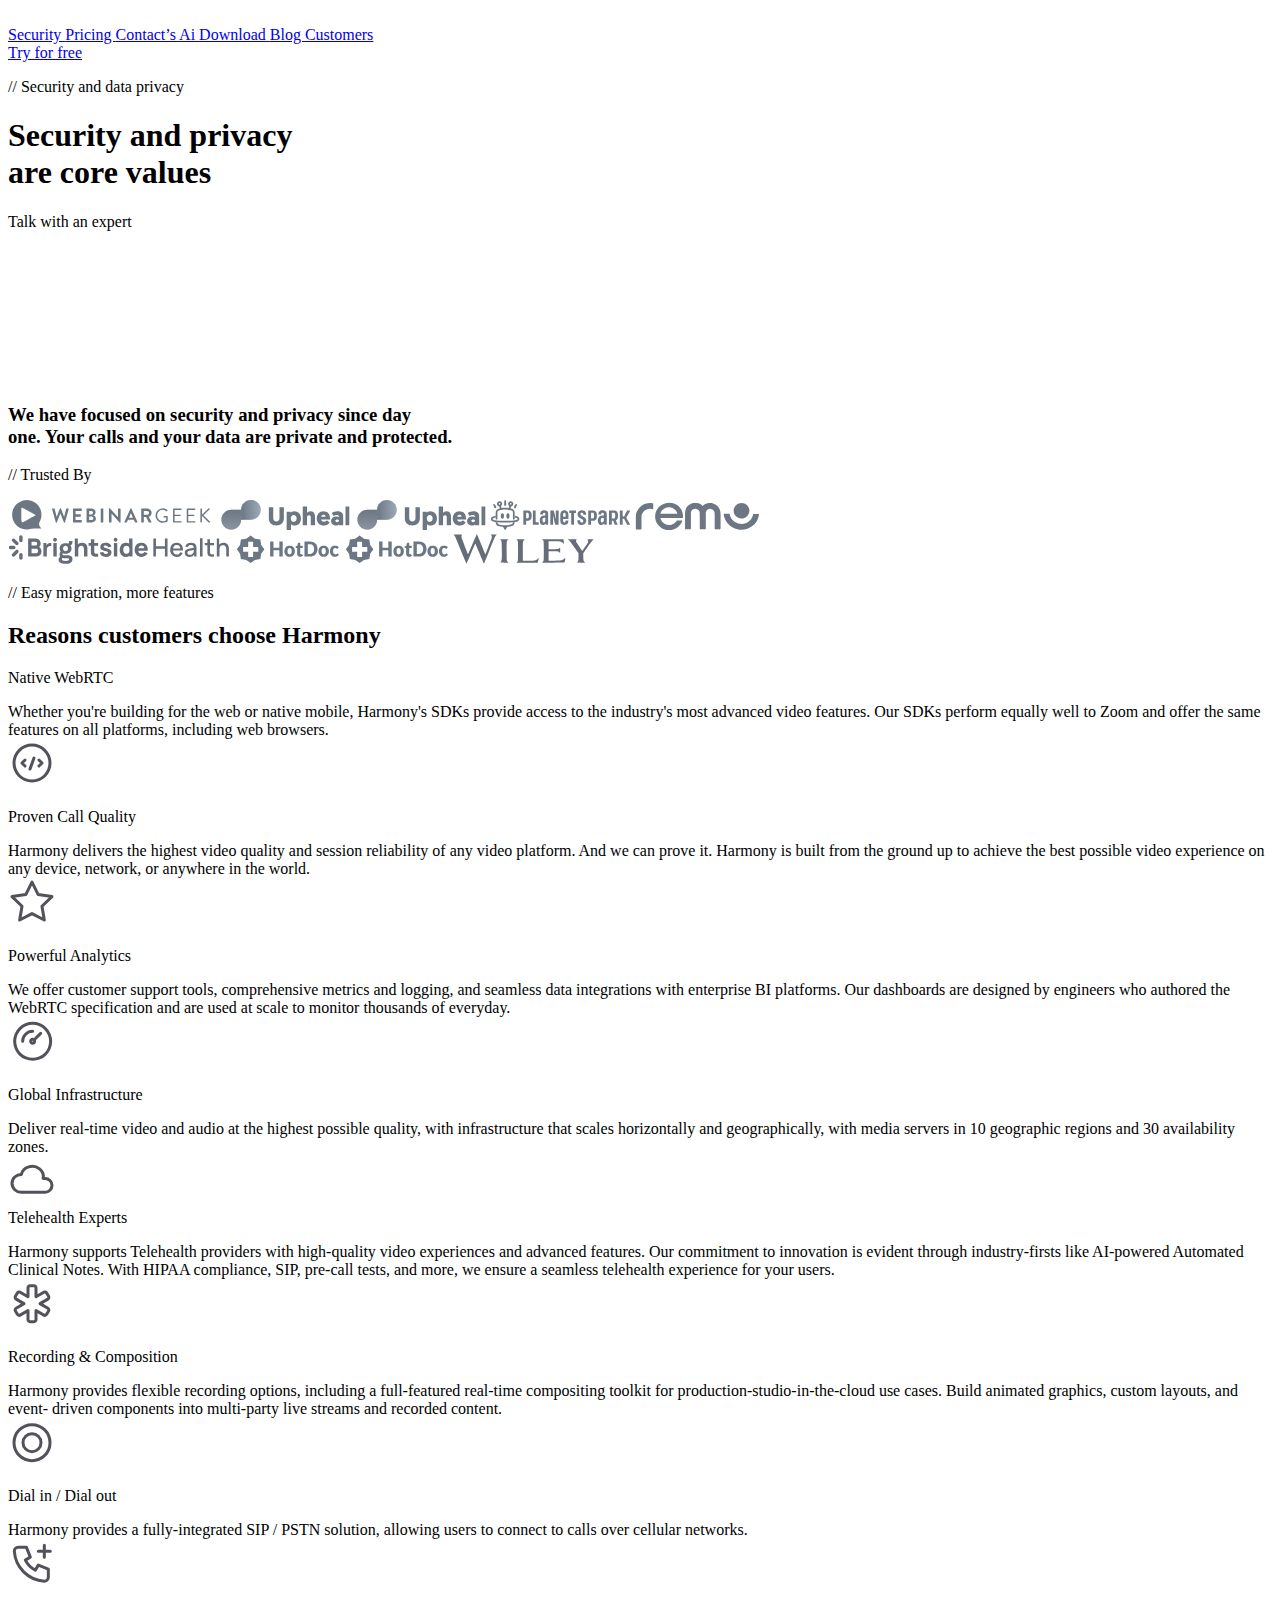
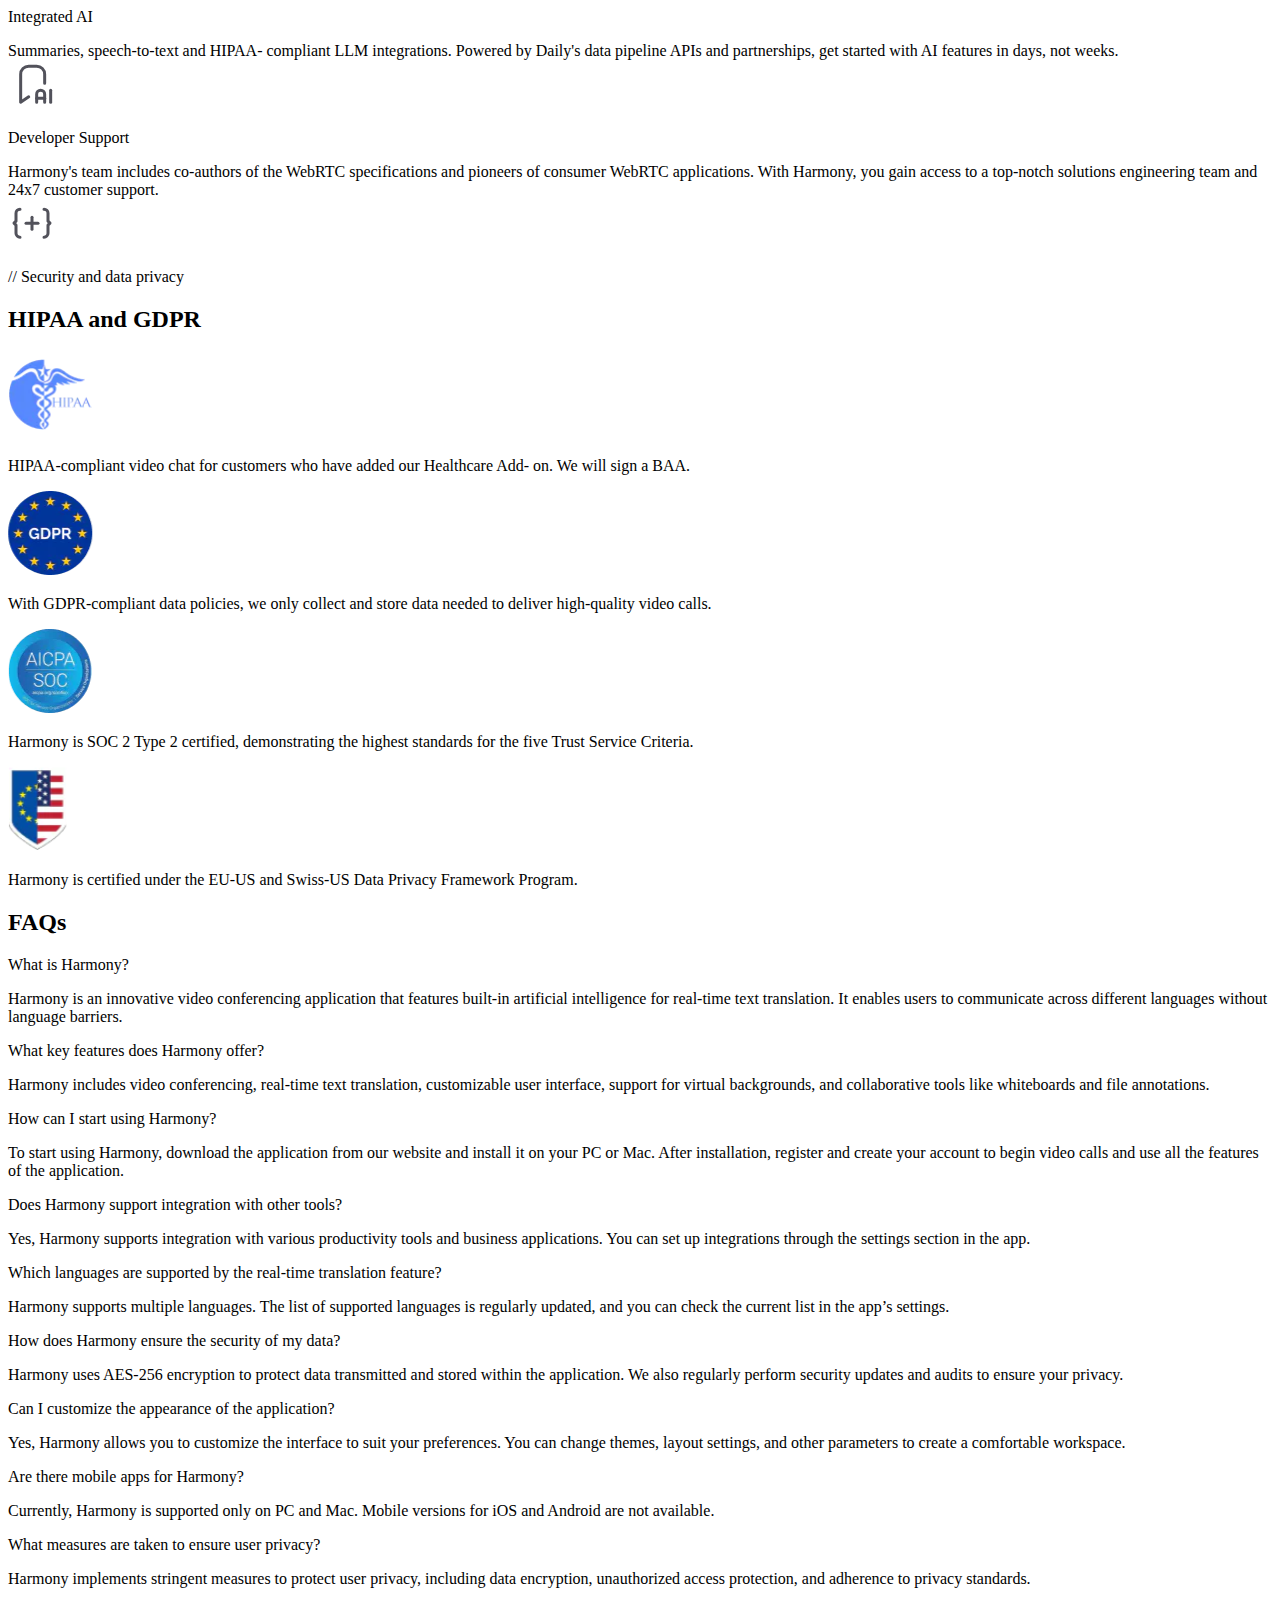
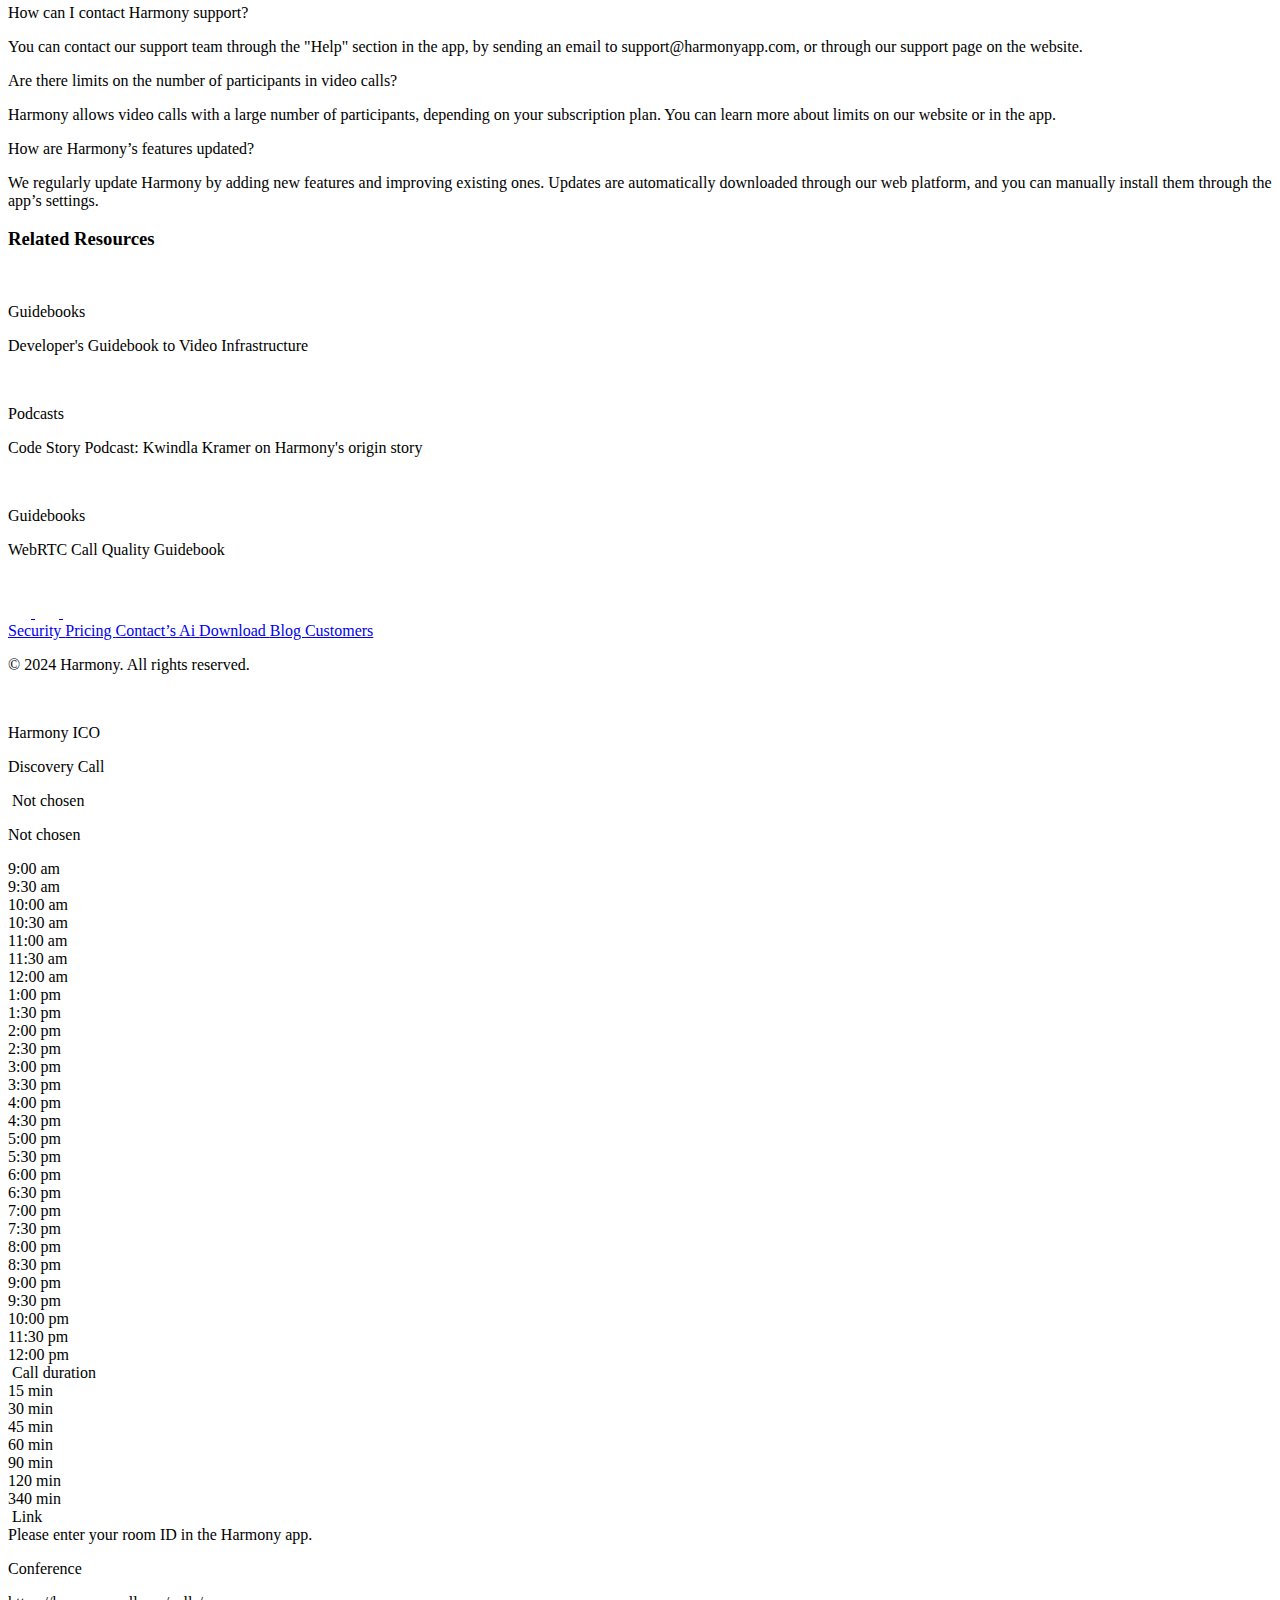
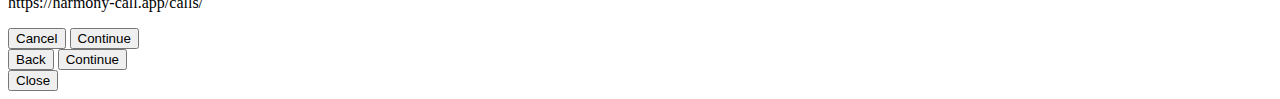
==== harmony-ai.app/security.html @ 9849137c "Add files via upload" ====
<!DOCTYPE html>
<html lang="en">


<!-- Mirrored from harmony-ai.app/security by HTTrack Website Copier/3.x [XR&CO'2014], Sat, 18 Jan 2025 10:03:21 GMT -->
<!-- Added by HTTrack --><meta http-equiv="content-type" content="text/html;charset=UTF-8" /><!-- /Added by HTTrack -->
<head>
    <meta charset="UTF-8" />
    <meta http-equiv="X-UA-Compatible" content="IE=edge" />
    <meta name="viewport" content="width=device-width, initial-scale=1.0" />
    <title>Harmony</title>
    <link rel="icon" type="image/x-icon" href="assets/img/main/favicon.svg" />
    <link rel="stylesheet" href="assets/css/plugins/slider.css" />
    <link rel="stylesheet" href="assets/css/main.css" />
            <link rel="preconnect" href="https://fonts.googleapis.com/">
    <link rel="preconnect" href="https://fonts.gstatic.com/" crossorigin>
    <link href="https://fonts.googleapis.com/css2?family=Inter:ital,opsz,wght@0,14..32,100..900;1,14..32,100..900&amp;display=swap" rel="stylesheet">
    <link rel="preconnect" href="https://fonts.googleapis.com/">
    <link rel="preconnect" href="https://fonts.gstatic.com/" crossorigin>
    <link href="https://fonts.googleapis.com/css2?family=DM+Sans:ital,opsz,wght@0,9..40,100..1000;1,9..40,100..1000&amp;display=swap" rel="stylesheet">
    <link rel="preconnect" href="https://fonts.googleapis.com/">
    <link rel="preconnect" href="https://fonts.gstatic.com/" crossorigin>
    <link href="https://fonts.googleapis.com/css2?family=DM+Mono:ital,wght@0,300;0,400;0,500;1,300;1,400;1,500&amp;display=swap" rel="stylesheet">
    <script src="../cdn.jsdelivr.net/npm/swiper%4010/swiper-bundle.min.js"></script>
    <script src="assets/plugins/jquery-3.6.0.js"></script>
    <link rel="stylesheet" href="assets/plugins/aos.css">
    <script src="assets/plugins/aos.js"></script>
    <script src="../cdn.jsdelivr.net/npm/fullcalendar%406.1.8/index.global.min.js"></script>
    <script src="assets/js/header.js" defer></script>
    <script src="assets/js/aos-init.js" defer></script>
</head>
<body>
    <header class="block-cont">
        <div class="container">
        <div class="jcsb">
            <a href="index.html" class="left-logo">
                <img src="assets/img/main/logo-header.svg" alt="">
            </a>
            <div class="pos-a-nav">
                <a href="security.html" class="nav-el">
                    Security
                </a>
                <a href="pricing.html" class="nav-el">
                    Pricing
                </a>
                <a href="contact.html" class="nav-el">
                    Contact’s
                </a>
                <a href="ai.html" class="nav-el">
                    Ai
                </a>
                <a href="download.html" class="nav-el">
                    Download
                </a>
                <a href="blog.html" class="nav-el">
                    Blog
                </a>
                <a href="customers.html" class="nav-el">
                    Customers
                </a>
            </div>
            <div class="flex gap12 zi2">
                <a href="download.html" class="start-btn">
                    Try for free
                </a>
                <div class="burger-lines">
                    <span></span>
                    <span></span>
                    <span></span>
                </div>
            </div>
        </div>
    </div>
</header>    <div class="wide-white bg-security setmg">
        <div class="jflex">
            <div class="container">
                <div class="jcsb mt120px adapt-wrap adapt-inner">
                    <div class="left-info-security" data-aos="fade-right">
                        <p class="light-blue-sec">
                            // Security and data privacy
                        </p>
                        <h1 class="c-black fw600">
                            Security and privacy <br>
                            are core values
                        </h1>
                        <a class="color-btn mt60px btn-open-pop">Talk with an expert</a>
                    </div>
                    <div class="video-block-security" data-aos="fade-left">
                        <video loop autoplay muted src="assets/videos/security/security.mp4" class="video-style-security"></video>
                        <img src="assets/img/security/svg-abs-secur.svg" alt="" class="posa-sec-video">
                    </div>
                </div>
                <h3 class="c-black tac mt150px adapt-text-sec" data-aos="fade-up">
                    We have focused on security and privacy since day <br>
                    one. Your calls and your data are private and protected.
                </h3>
            </div>
        </div>
    </div>
    <div class="wide-white pb90px pt90px">
        <p class="light-blue-sec tac">
            // Trusted By
        </p>
        <div class="jflex">
            <div class="container">
                <div class="jflex company-flex-row-home mt30px" data-aos="fade-up">
                    <svg width="206" height="30" viewBox="0 0 206 30" fill="none" xmlns="http://www.w3.org/2000/svg">
                        <g clip-path="url(#clip0_1_4406)">
                            <path d="M44.0558 9.02691C44.0517 8.98114 44.0517 8.93509 44.0558 8.88933C44.0622 8.81612 44.0857 8.74545 44.1243 8.68295C44.1611 8.63591 44.2089 8.59872 44.2635 8.57472C44.318 8.55071 44.3776 8.54064 44.437 8.54537H46.265C46.3446 8.54874 46.4207 8.58001 46.48 8.63382C46.5453 8.68292 46.5933 8.75182 46.6168 8.83036L48.6696 16.7513H48.7479L51.8856 8.56503C51.908 8.49413 51.9546 8.4335 52.0173 8.39393C52.0799 8.35435 52.1545 8.33837 52.2277 8.34883H52.5797C52.6529 8.33837 52.7275 8.35435 52.7901 8.39393C52.8528 8.4335 52.8994 8.49413 52.9218 8.56503L56.089 16.7513H56.1671L58.1808 8.83036C58.2044 8.75433 58.2483 8.68632 58.3079 8.63382C58.3696 8.57785 58.4495 8.5464 58.5327 8.54537H60.3508C60.4117 8.5407 60.4727 8.55075 60.5288 8.5747C60.585 8.59864 60.6346 8.63576 60.6735 8.68295C60.7172 8.74232 60.7381 8.81566 60.7321 8.88933C60.7362 8.93509 60.7362 8.98114 60.7321 9.02691L56.9589 22.3824C56.9382 22.4623 56.8896 22.532 56.822 22.5789C56.7571 22.628 56.6784 22.6554 56.5972 22.6576H56.2844C56.2112 22.6679 56.1366 22.652 56.074 22.6124C56.0113 22.5729 55.9646 22.5122 55.9423 22.4413L52.4134 13.4394H52.306L48.8163 22.4413C48.79 22.5076 48.7439 22.5639 48.6843 22.6026C48.6247 22.6413 48.5548 22.6606 48.4839 22.6576H48.1613C48.0804 22.6536 48.0023 22.6263 47.9364 22.5789C47.903 22.5567 47.8745 22.5276 47.8527 22.4938C47.8309 22.4601 47.8162 22.4221 47.8095 22.3824L44.0558 9.02691Z" fill="#6D7784" />
                            <path d="M64.9746 22.0869V8.96738C64.976 8.86848 65.0144 8.77375 65.0822 8.70205C65.1181 8.66624 65.1609 8.6382 65.2079 8.61961C65.2549 8.60101 65.3053 8.59229 65.3559 8.59395H73.4008C73.4513 8.59285 73.5015 8.60185 73.5484 8.62039C73.5954 8.63895 73.6382 8.66671 73.6745 8.70205C73.7423 8.77375 73.7806 8.86848 73.7819 8.96738V10.5987C73.7821 10.7008 73.7438 10.7992 73.6745 10.8739C73.6382 10.9092 73.5954 10.937 73.5484 10.9555C73.5015 10.9741 73.4513 10.9831 73.4008 10.982H67.5357V14.2643H72.4233C72.5216 14.2657 72.6158 14.3044 72.6872 14.3724C72.7238 14.4062 72.7532 14.4471 72.7733 14.4928C72.7935 14.5385 72.8042 14.5879 72.8044 14.6378V16.2691C72.8055 16.3198 72.7967 16.3703 72.7781 16.4176C72.7597 16.4648 72.7322 16.5079 72.697 16.5443C72.6227 16.6139 72.5248 16.6525 72.4233 16.6524H67.5357V20.0724H73.4008C73.4513 20.0712 73.5015 20.0802 73.5484 20.0989C73.5954 20.1174 73.6382 20.1451 73.6745 20.1804C73.7438 20.2551 73.7821 20.3536 73.7819 20.4556V22.0869C73.7806 22.1859 73.7423 22.2806 73.6745 22.3522C73.6382 22.3877 73.5954 22.4154 73.5484 22.4339C73.5015 22.4525 73.4513 22.4615 73.4008 22.4604H65.3559C65.3053 22.462 65.2549 22.4533 65.2079 22.4347C65.1609 22.4162 65.1181 22.3881 65.0822 22.3522C65.0144 22.2806 64.976 22.1859 64.9746 22.0869Z" fill="#6D7784" />
                            <path d="M78.5723 22.0871V8.96758C78.5736 8.86868 78.6119 8.77394 78.6797 8.70225C78.7142 8.66719 78.7553 8.63954 78.8007 8.62096C78.8461 8.60237 78.8947 8.59325 78.9437 8.59415H83.4402C84.5154 8.56689 85.5616 8.94556 86.3728 9.6555C86.7518 9.97734 87.0552 10.3795 87.2614 10.8332C87.4676 11.2868 87.5715 11.7807 87.5653 12.2794C87.5626 12.9473 87.3429 13.5961 86.9397 14.1269C86.5701 14.6554 86.0765 15.084 85.5028 15.3751C85.7885 15.4716 86.0611 15.6036 86.3141 15.7682C86.5954 15.958 86.8574 16.1752 87.0961 16.4167C87.363 16.701 87.5721 17.0348 87.7119 17.3995C87.8568 17.7786 87.9265 18.1826 87.9172 18.5885C87.9272 19.1123 87.8229 19.6316 87.6118 20.1104C87.4007 20.5891 87.0879 21.0156 86.6954 21.3599C85.861 22.1006 84.7776 22.4942 83.6651 22.4606H78.9437C78.8947 22.4615 78.8461 22.4524 78.8007 22.4338C78.7553 22.4152 78.7142 22.3875 78.6797 22.3524C78.6119 22.2808 78.5736 22.1861 78.5723 22.0871ZM81.1529 14.3923H83.2643C83.4911 14.4 83.7167 14.3583 83.9259 14.2701C84.1352 14.1819 84.323 14.0492 84.4764 13.8813C84.6401 13.714 84.7693 13.516 84.8565 13.2985C84.9438 13.0809 84.9873 12.8481 84.9847 12.6135C84.9946 12.3903 84.9581 12.1674 84.8772 11.9593C84.7965 11.7511 84.6733 11.5622 84.5155 11.4048C84.3508 11.2434 84.1546 11.1181 83.9391 11.0369C83.7237 10.9557 83.4939 10.9203 83.2643 10.9331H81.1529V14.3923ZM81.1529 20.0725H83.5282C84.0027 20.0725 84.4577 19.8831 84.7931 19.5457C85.1285 19.2085 85.3171 18.7511 85.3171 18.2741C85.3167 18.0353 85.2608 17.7999 85.1539 17.5866C85.047 17.3734 84.892 17.188 84.7012 17.0457C84.3062 16.7236 83.8119 16.5499 83.3035 16.5543H81.1529V20.0725Z" fill="#6D7784" />
                            <path d="M92.7458 22.0867V8.9672C92.7475 8.91891 92.7588 8.87145 92.7788 8.82757C92.799 8.7837 92.8276 8.7443 92.8631 8.71168C92.8943 8.67462 92.9333 8.64488 92.9772 8.62451C93.0211 8.60414 93.0689 8.59364 93.1173 8.59375H94.9452C94.9948 8.59413 95.0439 8.6048 95.0893 8.62508C95.1347 8.64537 95.1755 8.67485 95.2091 8.71168C95.2433 8.74479 95.2704 8.78449 95.2888 8.8284C95.3074 8.87231 95.3168 8.91953 95.3166 8.9672V22.1359C95.3168 22.1835 95.3074 22.2308 95.2888 22.2747C95.2704 22.3186 95.2433 22.3583 95.2091 22.3915C95.1755 22.4283 95.1347 22.4577 95.0893 22.478C95.0439 22.4984 94.9948 22.509 94.9452 22.5094H93.1173C93.0689 22.5094 93.0211 22.4989 92.9772 22.4786C92.9333 22.4583 92.8943 22.4285 92.8631 22.3915C92.8212 22.3534 92.7889 22.306 92.7685 22.2531C92.7482 22.2002 92.7404 22.1433 92.7458 22.0867Z" fill="#6D7784" />
                            <path d="M100.908 22.0873V8.71225C100.908 8.66365 100.919 8.6156 100.939 8.57147C100.959 8.52734 100.989 8.48819 101.025 8.45673C101.097 8.38861 101.191 8.35001 101.289 8.34863H101.788L110.009 17.1344V8.96776C110.01 8.86886 110.049 8.77412 110.116 8.70243C110.153 8.66709 110.195 8.63932 110.242 8.62077C110.289 8.60221 110.34 8.59322 110.39 8.59433H112.208C112.258 8.5947 112.307 8.60536 112.352 8.62565C112.398 8.64594 112.439 8.67542 112.472 8.71225C112.508 8.74486 112.536 8.78427 112.556 8.82813C112.576 8.87201 112.588 8.91948 112.589 8.96776V22.3035C112.589 22.3507 112.579 22.3973 112.559 22.4398C112.538 22.4823 112.509 22.5198 112.472 22.5492C112.401 22.6173 112.307 22.656 112.208 22.6574H111.739L103.557 13.5375V22.0873C103.556 22.1863 103.517 22.281 103.45 22.3526C103.375 22.4223 103.278 22.4609 103.176 22.4608H101.358C101.308 22.4603 101.259 22.4497 101.214 22.4294C101.168 22.4092 101.127 22.3796 101.094 22.3428C101.046 22.317 101.004 22.2808 100.972 22.2365C100.94 22.1923 100.918 22.1413 100.908 22.0873Z" fill="#6D7784" />
                            <path d="M116.372 21.9393L122.521 8.56417C122.547 8.49796 122.593 8.44158 122.652 8.40284C122.712 8.36411 122.782 8.34493 122.853 8.34797H123.048C123.12 8.34569 123.191 8.36504 123.252 8.40356C123.313 8.44207 123.361 8.498 123.391 8.56417L129.481 21.9393C129.494 21.9975 129.494 22.058 129.481 22.1161C129.482 22.1832 129.461 22.2488 129.422 22.3029C129.387 22.3557 129.339 22.3982 129.282 22.4259C129.225 22.4536 129.162 22.4653 129.099 22.4601H127.379C127.257 22.4698 127.135 22.4349 127.037 22.3618C126.932 22.2837 126.851 22.1783 126.802 22.0572L125.825 19.8657H119.96L118.982 22.0572C118.945 22.178 118.87 22.2831 118.767 22.3561C118.664 22.429 118.541 22.4656 118.415 22.4601H116.695C116.633 22.4669 116.571 22.4556 116.515 22.4278C116.46 22.3999 116.413 22.3565 116.382 22.3029C116.344 22.2482 116.323 22.1829 116.323 22.1161C116.325 22.0541 116.342 21.9934 116.372 21.9393ZM120.937 17.7135H124.916L122.961 13.3403H122.902L120.937 17.7135Z" fill="#6D7784" />
                            <path d="M133.244 22.0874V8.96783C133.243 8.91851 133.252 8.86942 133.27 8.82373C133.289 8.77804 133.316 8.73674 133.352 8.7025C133.386 8.66744 133.427 8.63979 133.473 8.62121C133.518 8.60262 133.567 8.5935 133.616 8.5944H139.285C139.849 8.5844 140.41 8.6899 140.933 8.90445C141.456 9.119 141.929 9.43814 142.325 9.84247C142.735 10.2229 143.06 10.6832 143.287 11.1953C143.512 11.7073 143.63 12.2603 143.636 12.8202C143.644 13.6965 143.363 14.5509 142.834 15.2475C142.285 15.9643 141.545 16.5124 140.703 16.8297L143.43 21.8614C143.464 21.9197 143.48 21.9858 143.48 22.053C143.48 22.1202 143.464 22.1864 143.43 22.2446C143.397 22.3053 143.347 22.3552 143.285 22.3882C143.225 22.4213 143.157 22.4363 143.088 22.4314H141.006C140.941 22.4363 140.879 22.4221 140.823 22.3906C140.767 22.3591 140.722 22.3118 140.693 22.2544L138.063 17.0165H135.815V22.0579C135.816 22.1058 135.807 22.1534 135.789 22.1974C135.77 22.2415 135.743 22.2811 135.708 22.3135C135.674 22.3503 135.633 22.3797 135.588 22.4C135.542 22.4204 135.493 22.431 135.444 22.4314H133.616C133.567 22.4322 133.518 22.4231 133.473 22.4045C133.427 22.386 133.386 22.3583 133.352 22.3233C133.288 22.2612 133.249 22.1768 133.244 22.0874ZM135.815 14.8643H139.031C139.29 14.8664 139.545 14.814 139.784 14.7108C140.021 14.6076 140.234 14.4557 140.41 14.2648C140.599 14.0781 140.749 13.8546 140.849 13.608C140.95 13.3614 141 13.0966 140.996 12.83C140.997 12.5753 140.946 12.3232 140.845 12.0896C140.744 11.8561 140.595 11.6463 140.41 11.4738C140.043 11.1083 139.548 10.9034 139.031 10.9038H135.815V14.8643Z" fill="#6D7784" />
                            <path d="M149.676 20.5837C148.993 19.9328 148.453 19.1472 148.087 18.2765C147.72 17.4056 147.536 16.4682 147.545 15.5227C147.544 14.5794 147.728 13.6451 148.087 12.7735C148.445 11.9019 148.972 11.1101 149.636 10.4435C150.3 9.77695 151.088 9.24877 151.955 8.88929C152.824 8.52979 153.752 8.34607 154.69 8.34866C156.455 8.35609 158.156 9.01338 159.471 10.1962C159.512 10.2303 159.544 10.2731 159.568 10.3215C159.591 10.3699 159.602 10.4228 159.602 10.4763C159.602 10.5298 159.591 10.5826 159.568 10.6311C159.544 10.6795 159.512 10.7223 159.471 10.7564L158.913 11.3067C158.767 11.4738 158.601 11.464 158.406 11.3067C157.871 10.8409 157.267 10.4628 156.617 10.1864C156.001 9.91397 155.335 9.7702 154.662 9.7638C153.929 9.75114 153.201 9.89429 152.528 10.1839C151.854 10.4735 151.249 10.903 150.751 11.4443C150.236 11.9759 149.829 12.6046 149.556 13.2943C149.282 13.9841 149.147 14.7213 149.158 15.4636C149.142 16.9679 149.715 18.4184 150.751 19.5027C151.245 20.0519 151.847 20.4885 152.522 20.7836C153.197 21.0785 153.927 21.2248 154.662 21.2127C155.287 21.2164 155.911 21.1439 156.519 20.9965C156.962 20.9103 157.391 20.7682 157.799 20.5739L158.219 20.3774V17.5766H155.942C155.893 17.5775 155.844 17.5684 155.799 17.5497C155.754 17.5312 155.713 17.5035 155.677 17.4684C155.641 17.438 155.611 17.3988 155.593 17.3542C155.574 17.3097 155.566 17.2612 155.571 17.2129V16.4759C155.561 16.4249 155.566 16.3727 155.582 16.3235C155.597 16.2743 155.624 16.2295 155.661 16.193C155.696 16.1565 155.741 16.1292 155.791 16.1135C155.84 16.0977 155.891 16.0939 155.942 16.1025H159.363C159.456 16.1048 159.543 16.1436 159.607 16.2106C159.644 16.2436 159.674 16.2846 159.692 16.3307C159.711 16.3767 159.719 16.4263 159.715 16.4759V21.026C159.719 21.0889 159.705 21.1516 159.678 21.2083C159.651 21.2651 159.61 21.3139 159.559 21.3503L158.983 21.6647C158.406 21.9624 157.795 22.1868 157.164 22.333C156.354 22.5488 155.519 22.6579 154.681 22.6574C153.751 22.6692 152.828 22.4917 151.967 22.1353C151.107 21.7789 150.328 21.2512 149.676 20.5837Z" fill="#6D7784" />
                            <path d="M165.043 22.087V8.96738C165.041 8.91668 165.05 8.86623 165.069 8.81912C165.088 8.77201 165.115 8.72922 165.15 8.69336C165.187 8.6575 165.229 8.62932 165.276 8.61053C165.322 8.59175 165.373 8.58277 165.423 8.58412H173.243C173.343 8.58548 173.437 8.62408 173.508 8.69222C173.577 8.76693 173.615 8.86528 173.615 8.96738V9.53738C173.615 9.63948 173.577 9.73783 173.508 9.81254C173.437 9.88067 173.343 9.91927 173.243 9.92064H166.597V14.7655H172.265C172.316 14.7642 172.366 14.7732 172.414 14.792C172.46 14.8108 172.503 14.8389 172.538 14.8747C172.575 14.9106 172.602 14.9534 172.621 15.0006C172.64 15.0476 172.648 15.0981 172.647 15.1488V15.7188C172.648 15.7695 172.64 15.8199 172.621 15.8671C172.602 15.9142 172.575 15.957 172.538 15.9928C172.503 16.0287 172.46 16.0569 172.414 16.0756C172.366 16.0944 172.316 16.1034 172.265 16.1021H166.597V21.1632H173.243C173.293 21.1635 173.343 21.1743 173.388 21.1944C173.433 21.2148 173.473 21.2442 173.508 21.2812C173.543 21.3157 173.57 21.3571 173.588 21.4027C173.607 21.4483 173.615 21.4971 173.615 21.5465V22.1263C173.615 22.2253 173.576 22.3203 173.506 22.3903C173.437 22.4603 173.343 22.4998 173.243 22.4998H165.423C165.322 22.4999 165.224 22.4612 165.15 22.3916C165.111 22.3514 165.082 22.3034 165.063 22.2509C165.045 22.1984 165.037 22.1425 165.043 22.087Z" fill="#6D7784" />
                            <path d="M178.727 22.0869V8.96726C178.726 8.9174 178.736 8.86778 178.753 8.82132C178.771 8.77488 178.798 8.73254 178.832 8.69682C178.868 8.66109 178.909 8.6327 178.955 8.61333C179 8.59394 179.049 8.58397 179.1 8.58398H186.92C186.969 8.58397 187.018 8.59394 187.064 8.61333C187.109 8.6327 187.151 8.66109 187.185 8.69682C187.22 8.73254 187.247 8.77488 187.265 8.82132C187.284 8.86778 187.292 8.9174 187.29 8.96726V9.53724C187.292 9.58711 187.284 9.63673 187.265 9.68317C187.247 9.72962 187.22 9.77195 187.185 9.80769C187.151 9.84341 187.109 9.8718 187.064 9.89118C187.018 9.91055 186.969 9.92053 186.92 9.92051H180.272V14.7654H185.951C186.001 14.7654 186.05 14.7753 186.096 14.7947C186.141 14.8141 186.183 14.8426 186.217 14.8783C186.253 14.914 186.279 14.9563 186.298 15.0028C186.315 15.0491 186.324 15.0988 186.322 15.1487V15.7186C186.324 15.7685 186.315 15.8182 186.298 15.8647C186.279 15.911 186.253 15.9534 186.217 15.9892C186.183 16.0249 186.141 16.0532 186.096 16.0726C186.05 16.092 186.001 16.1019 185.951 16.1019H180.272V21.1631H186.92C186.969 21.1614 187.019 21.1713 187.064 21.1917C187.11 21.212 187.151 21.2426 187.183 21.281C187.22 21.314 187.25 21.3551 187.267 21.401C187.286 21.4471 187.294 21.4967 187.29 21.5464V22.1261C187.292 22.1755 187.284 22.2246 187.265 22.2703C187.247 22.316 187.218 22.3573 187.183 22.3915C187.149 22.4265 187.108 22.4542 187.063 22.4728C187.016 22.4913 186.969 22.5004 186.92 22.4996H179.1C179.051 22.5004 179.001 22.4913 178.956 22.4728C178.91 22.4542 178.869 22.4265 178.835 22.3915C178.794 22.3529 178.763 22.3052 178.745 22.2523C178.726 22.1992 178.721 22.1425 178.727 22.0869Z" fill="#6D7784" />
                            <path d="M192.403 21.9888V9.02648C192.402 8.96287 192.413 8.89966 192.436 8.84063C192.461 8.7816 192.496 8.72797 192.54 8.68299C192.585 8.63801 192.638 8.60258 192.697 8.57886C192.755 8.55513 192.819 8.5436 192.882 8.54493H193.487C193.552 8.5436 193.614 8.55513 193.673 8.57886C193.732 8.60258 193.785 8.63801 193.83 8.68299C193.875 8.72797 193.91 8.7816 193.933 8.84063C193.956 8.89966 193.969 8.96287 193.967 9.02648V14.6477L200.135 8.7513C200.177 8.68999 200.231 8.63934 200.296 8.60348C200.361 8.56764 200.433 8.54756 200.507 8.54493H201.485C201.564 8.53899 201.641 8.56 201.707 8.60459C201.774 8.64918 201.821 8.71472 201.846 8.79061C201.875 8.86986 201.877 8.95611 201.854 9.0372C201.832 9.11829 201.785 9.19016 201.719 9.24268L195.473 15.1391L202.012 21.8709C202.109 21.9396 202.12 22.0576 202.012 22.2345C201.988 22.3147 201.936 22.3841 201.866 22.4306C201.797 22.4773 201.714 22.4983 201.63 22.4899H200.653C200.586 22.497 200.519 22.4883 200.456 22.4644C200.394 22.4404 200.336 22.4021 200.291 22.3524L193.947 15.6895V22.0183C193.947 22.1433 193.898 22.2632 193.811 22.3524C193.719 22.4414 193.597 22.4908 193.468 22.4899H192.901C192.774 22.4908 192.652 22.4414 192.559 22.3524C192.51 22.3064 192.469 22.2502 192.442 22.1875C192.416 22.1248 192.402 22.0572 192.403 21.9888Z" fill="#6D7784" />
                            <mask id="mask0_1_4406" style="mask-type:luminance" maskUnits="userSpaceOnUse" x="4" y="0" width="30" height="30">
                                <path d="M33.4602 14.7559C33.4664 17.1159 32.9044 19.4425 31.8223 21.5368C29.3731 25.335 33.661 28.5273 33.661 28.5273C33.661 28.5273 25.1162 28.2167 23.2543 28.8148C20.3045 29.7635 17.1319 29.7501 14.1902 28.7764C11.2485 27.8027 8.68849 25.9186 6.87645 23.3935C5.06439 20.8685 4.09314 17.832 4.10162 14.7184C4.11009 11.6048 5.09787 8.57373 6.92364 6.05872C8.74941 3.54371 11.3196 1.67368 14.2666 0.716159C17.2135 -0.24136 20.3862 -0.237305 23.3307 0.727744C26.2752 1.69279 28.8407 3.56938 30.66 6.08906C32.4795 8.60872 33.4596 11.6423 33.4602 14.7559Z" fill="white" />
                            </mask>
                            <g mask="url(#mask0_1_4406)">
                                <path d="M4.14844 24.0063C7.27342 23.6905 10.3378 22.9293 13.2496 21.7459C13.2496 22.3207 13.5664 22.6703 14.0222 22.6703C14.2263 22.6614 14.4252 22.6028 14.6016 22.4993L26.9631 15.8661C27.3264 15.6719 27.5272 15.4156 27.5272 15.1515C27.5346 15.1053 27.5346 15.0579 27.5272 15.0117L30.6175 16.938L25.2017 28.0841L19.214 32.6201L4.14844 24.0063Z" fill="#6D7784" />
                                <path d="M27.6043 15.0972L30.5479 16.907L25.1397 28.0375L19.1907 32.5425L4.33373 24.0762C7.37524 23.7356 10.3565 22.9805 13.1954 21.8314C13.2418 22.383 13.5585 22.7324 14.0221 22.7324C14.2337 22.7248 14.4403 22.6663 14.6247 22.5616L26.9862 15.9205C27.1479 15.8602 27.2894 15.7554 27.3946 15.6181C27.4997 15.4806 27.5645 15.3163 27.5811 15.1438M27.3802 14.8953C27.4351 14.9782 27.4645 15.0754 27.4652 15.1749C27.4652 15.4235 27.2799 15.6565 26.9398 15.8429L14.5783 22.4761C14.4091 22.5758 14.218 22.6318 14.0221 22.6393C13.574 22.6393 13.3036 22.2819 13.3036 21.7072C10.32 22.9386 7.17299 23.7237 3.96289 24.0373L19.2217 32.6747L25.2556 28.1075L30.6638 16.8682L27.3802 14.8486V14.8953Z" fill="#6D7784" />
                                <path d="M14.7173 22.4379C14.4989 22.5378 14.262 22.5907 14.022 22.5932C13.5739 22.5932 13.3035 22.2359 13.3035 21.6611V20.7602C13.1683 20.7063 13.0287 20.6647 12.8863 20.6358L4.04004 6.39062V23.9136C7.87177 24.6207 11.8288 24.002 15.2658 22.1582L14.7173 22.4379Z" fill="#6D7784" stroke="#6D7784" stroke-width="0.190895" stroke-linecap="round" stroke-linejoin="round" />
                                <path d="M13.3264 22.1269C6.96789 16.3091 4.10156 9.87789 4.10156 6.336L18.9972 -2.20801L13.8363 7.6642C13.4809 7.71858 13.2491 8.06811 13.2491 8.58852V21.6609C13.2444 21.8197 13.2706 21.9782 13.3264 22.1269Z" fill="#6D7784" />
                                <path d="M18.8506 -2.08349L13.8056 7.59456C13.6063 7.66552 13.4372 7.80277 13.3262 7.98359C13.2152 8.16441 13.169 8.37794 13.1952 8.58877V21.6611C13.1869 21.7567 13.1869 21.8529 13.1952 21.9485C8.77597 17.8086 4.17129 11.3384 4.1404 6.3984L18.8197 -2.08349M19.1211 -2.33203L4.03223 6.33626C4.03223 10.3752 7.43937 16.9075 13.5892 22.4379C13.4867 22.3382 13.4077 22.2167 13.3582 22.0823C13.3088 21.9478 13.29 21.8038 13.3034 21.6611V8.58877C13.3034 8.08391 13.5274 7.76544 13.8828 7.69553L19.1211 -2.33203Z" fill="#6D7784" />
                                <path d="M34.3494 23.5716C33.1497 19.9199 30.6991 16.815 27.4347 14.8102C27.3274 14.6347 27.1717 14.4944 26.9866 14.4062L14.6019 7.76524C14.4253 7.66311 14.2261 7.60704 14.0225 7.60213C18.0554 4.37094 24.1898 3.88159 24.2748 3.88159C24.7582 3.81135 25.2466 3.78017 25.735 3.7884C29.8685 3.7884 34.2335 6.3749 34.2721 6.3982L34.3494 23.5716Z" fill="#6D7784" />
                                <path d="M25.7346 3.88195C29.5976 3.88195 33.6924 6.11894 34.2332 6.41409L34.3259 23.2535C33.0933 19.7111 30.6768 16.7079 27.4884 14.7561C27.3681 14.5766 27.2028 14.4319 27.0093 14.3367L14.6246 7.76561C14.4787 7.66912 14.3164 7.60065 14.1457 7.56365C18.1631 4.45673 24.1894 3.9674 24.2667 3.95963C24.753 3.89298 25.244 3.86701 25.7346 3.88195ZM25.7346 3.77321C25.2457 3.77103 24.7576 3.80738 24.2744 3.88195C24.2744 3.88195 17.9005 4.32469 13.8135 7.76561C13.8812 7.74447 13.9513 7.73144 14.0221 7.72676C14.2169 7.73482 14.4073 7.78798 14.5783 7.88211L26.9399 14.5153C27.122 14.6079 27.2766 14.7473 27.388 14.9192C30.7231 16.9782 33.1956 20.1904 34.3413 23.9526L34.3104 6.35195C34.3104 6.35195 29.9529 3.73438 25.7346 3.73438V3.77321Z" fill="#6D7784" />
                                <path d="M19.3301 32.4958C29.1884 21.1478 28.3463 16.4953 27.5274 15.0194C27.4726 14.8096 27.3399 14.6289 27.1565 14.5146C34.1098 18.0255 34.3726 23.8354 34.3726 23.9208L47.0585 31.0667L39.5875 35.3231L19.3301 32.4958Z" fill="#6D7784" />
                                <path d="M27.4421 14.7097C29.9538 15.9666 32.006 17.9891 33.3062 20.4886C33.8532 21.5497 34.1892 22.7079 34.2951 23.8984C34.2959 23.9172 34.3014 23.9355 34.3108 23.9517C34.3202 23.968 34.3333 23.9816 34.3491 23.9917L46.9502 31.0676L39.5719 35.2697L19.4381 32.458C29.2191 21.1722 28.4079 16.504 27.5812 15.0049C27.5563 14.8977 27.5088 14.7971 27.4421 14.7097ZM26.9554 14.3369C27.0058 14.4165 27.0627 14.4919 27.1254 14.5622C27.2135 14.6147 27.2901 14.6843 27.3512 14.7671C27.4122 14.8497 27.4562 14.9438 27.4807 15.0438C28.2535 16.504 29.1496 21.1411 19.2217 32.5434L39.595 35.4095L47.1742 31.0676L34.4033 23.8906C34.4033 23.8906 34.2256 17.902 26.9554 14.3369Z" fill="#6D7784" />
                                <path d="M13.4814 7.85088C13.8137 6.53045 15.0266 2.81768 19.16 -2.33203L33.5535 5.97896C31.0802 5.08772 28.4702 4.64076 25.843 4.65852C21.7177 4.68201 17.6576 5.69384 13.9991 7.61009C13.9001 7.60675 13.8017 7.62679 13.7118 7.66861C13.6219 7.71043 13.543 7.77286 13.4814 7.85088Z" fill="#6D7784" />
                                <path d="M19.1449 -2.22346L32.9899 5.72247C30.6818 4.9698 28.2697 4.58966 25.8433 4.59622C21.717 4.6182 17.6558 5.63292 13.9994 7.55555C13.8514 7.55593 13.7066 7.59908 13.5822 7.67982C13.9762 6.22735 15.251 2.6544 19.1449 -2.22346ZM19.1449 -2.36328C13.8603 4.20785 13.335 8.39442 13.335 8.39442C13.3813 7.92838 13.6286 7.61769 14.0303 7.61769C17.6792 5.69696 21.7324 4.68225 25.8511 4.65836C28.7673 4.60388 31.6623 5.16484 34.3496 6.30501L19.1218 -2.33221L19.1449 -2.36328Z" fill="#6D7784" />
                            </g>
                        </g>
                        <defs>
                            <clipPath id="clip0_1_4406">
                                <rect width="204.53" height="29.9977" fill="white" transform="translate(0.830078 0.000976562)" />
                            </clipPath>
                        </defs>
                    </svg>
                    <svg width="132" height="30" viewBox="0 0 132 30" fill="none" xmlns="http://www.w3.org/2000/svg">
                        <g clip-path="url(#clip0_1_4435)">
                            <mask id="mask0_1_4435" style="mask-type:luminance" maskUnits="userSpaceOnUse" x="0" y="0" width="132" height="30">
                                <path d="M131.61 0H0.360352V30H131.61V0Z" fill="white" />
                            </mask>
                            <g mask="url(#mask0_1_4435)">
                                <path d="M58.3568 25.4942C63.1204 25.4942 65.8756 22.4559 65.8756 18.2329V7.1606H61.4725V18.2329C61.4725 20.2156 60.3653 21.4259 58.3825 21.4259C56.4255 21.4259 55.2411 20.2156 55.2411 18.2586V7.1606H50.8379V18.2586C50.8379 22.5587 53.5159 25.4942 58.3568 25.4942ZM72.8306 18.3874C72.8306 16.585 73.8863 15.0915 75.7403 15.0915C77.4655 15.0915 78.65 16.379 78.65 18.3874C78.65 20.3701 77.4913 21.7347 75.7403 21.7347C74.0408 21.7347 72.8306 20.5246 72.8306 18.3874ZM72.6761 11.6667H68.6591V30.0004H72.9594V24.1552C73.2426 24.49 74.5044 25.52 76.5643 25.52C80.4781 25.52 82.95 22.6104 82.95 18.4131C82.95 14.2675 80.2206 11.332 76.3325 11.332C74.3499 11.332 73.0624 12.2847 72.6761 12.7225V11.6667ZM92.7348 25.1852H97.035V17.6921C97.035 14.937 96.6229 11.332 92.4004 11.332C90.7005 11.332 89.5675 12.259 89.0528 13.0572V6.56836H84.7525V25.1852H89.0528V17.1256C89.0528 16.0442 89.7736 15.1944 90.9579 15.1944C91.9883 15.1944 92.7348 15.864 92.7348 17.1256V25.1852ZM112.004 19.5461C112.03 19.2371 112.03 18.9539 112.03 18.6964C112.03 14.0872 109.687 11.332 105.387 11.332C101.421 11.332 98.7429 14.4992 98.7429 18.4646C98.7429 22.4559 101.472 25.52 105.927 25.52C109.429 25.52 111.284 23.3312 111.669 22.533L108.837 20.3444C108.58 20.7306 107.627 21.7862 106.004 21.7862C104.408 21.7862 103.249 20.7564 103.147 19.5461H112.004ZM105.464 14.8081C106.803 14.8081 107.601 15.7351 107.653 16.8166H103.275C103.378 15.864 104.048 14.8081 105.464 14.8081ZM113.025 20.988C113.025 23.9235 115.394 25.52 118.046 25.52C119.437 25.52 120.415 25.1337 121.11 24.4385L121.342 25.1852H125.179V16.8166C125.179 13.7267 123.994 11.332 119.334 11.332C117.094 11.332 115.266 12.053 113.823 13.0057L115.419 15.8896C116.475 15.3746 117.634 15.04 118.818 15.04C120.209 15.04 120.878 15.6837 120.878 16.5076V16.9969C120.389 16.791 119.462 16.5076 118.278 16.5076C115.085 16.5076 113.025 18.2844 113.025 20.988ZM117.325 20.8336C117.325 19.9581 118.098 19.3916 119.128 19.3916C120.157 19.3916 120.956 19.9066 120.956 20.8336C120.956 21.7347 120.183 22.2241 119.154 22.2241C118.149 22.2241 117.325 21.7347 117.325 20.8336ZM127.5 25.1852H131.801V6.56836H127.5V25.1852Z" fill="#6D7784" />
                                <path d="M3.42871 19.6815C3.42871 14.2467 7.83455 9.84082 13.2693 9.84082H23.1101V19.6815C23.1101 25.1164 18.7042 29.5222 13.2693 29.5222C7.83455 29.5222 3.42871 25.1164 3.42871 19.6815Z" fill="#6D7784" />
                                <path d="M3.42871 19.6815C3.42871 14.2467 7.83455 9.84082 13.2693 9.84082H23.1101V19.6815C23.1101 25.1164 18.7042 29.5222 13.2693 29.5222C7.83455 29.5222 3.42871 25.1164 3.42871 19.6815Z" fill="url(#paint0_linear_1_4435)" fill-opacity="0.5" />
                                <path d="M23.1104 9.84071C23.1104 4.4058 27.5162 0 32.951 0C38.3859 0 42.7917 4.4058 42.7917 9.84071C42.7917 15.2755 38.3859 19.6814 32.951 19.6814H23.1104V9.84071Z" fill="url(#paint1_linear_1_4435)" />
                                <path d="M23.1104 9.84071C23.1104 4.4058 27.5162 0 32.951 0C38.3859 0 42.7917 4.4058 42.7917 9.84071C42.7917 15.2755 38.3859 19.6814 32.951 19.6814H23.1104V9.84071Z" fill="#6D7784" fill-opacity="0.498039" />
                            </g>
                        </g>
                        <defs>
                            <linearGradient id="paint0_linear_1_4435" x1="13.2693" y1="29.5222" x2="13.2693" y2="9.84082" gradientUnits="userSpaceOnUse">
                                <stop stop-color="#A7AFB9" />
                                <stop offset="1" stop-color="#6D7784" />
                            </linearGradient>
                            <linearGradient id="paint1_linear_1_4435" x1="23.1104" y1="9.84071" x2="42.7917" y2="9.84071" gradientUnits="userSpaceOnUse">
                                <stop stop-color="#6D7784" />
                                <stop offset="1" stop-color="#CFDCEC" />
                            </linearGradient>
                            <clipPath id="clip0_1_4435">
                                <rect width="131.25" height="30" fill="white" transform="translate(0.360352)" />
                            </clipPath>
                        </defs>
                    </svg>
                    <svg width="132" height="30" viewBox="0 0 132 30" fill="none" xmlns="http://www.w3.org/2000/svg">
                        <g clip-path="url(#clip0_1_4435)">
                            <mask id="mask0_1_4435" style="mask-type:luminance" maskUnits="userSpaceOnUse" x="0" y="0" width="132" height="30">
                                <path d="M131.61 0H0.360352V30H131.61V0Z" fill="white" />
                            </mask>
                            <g mask="url(#mask0_1_4435)">
                                <path d="M58.3568 25.4942C63.1204 25.4942 65.8756 22.4559 65.8756 18.2329V7.1606H61.4725V18.2329C61.4725 20.2156 60.3653 21.4259 58.3825 21.4259C56.4255 21.4259 55.2411 20.2156 55.2411 18.2586V7.1606H50.8379V18.2586C50.8379 22.5587 53.5159 25.4942 58.3568 25.4942ZM72.8306 18.3874C72.8306 16.585 73.8863 15.0915 75.7403 15.0915C77.4655 15.0915 78.65 16.379 78.65 18.3874C78.65 20.3701 77.4913 21.7347 75.7403 21.7347C74.0408 21.7347 72.8306 20.5246 72.8306 18.3874ZM72.6761 11.6667H68.6591V30.0004H72.9594V24.1552C73.2426 24.49 74.5044 25.52 76.5643 25.52C80.4781 25.52 82.95 22.6104 82.95 18.4131C82.95 14.2675 80.2206 11.332 76.3325 11.332C74.3499 11.332 73.0624 12.2847 72.6761 12.7225V11.6667ZM92.7348 25.1852H97.035V17.6921C97.035 14.937 96.6229 11.332 92.4004 11.332C90.7005 11.332 89.5675 12.259 89.0528 13.0572V6.56836H84.7525V25.1852H89.0528V17.1256C89.0528 16.0442 89.7736 15.1944 90.9579 15.1944C91.9883 15.1944 92.7348 15.864 92.7348 17.1256V25.1852ZM112.004 19.5461C112.03 19.2371 112.03 18.9539 112.03 18.6964C112.03 14.0872 109.687 11.332 105.387 11.332C101.421 11.332 98.7429 14.4992 98.7429 18.4646C98.7429 22.4559 101.472 25.52 105.927 25.52C109.429 25.52 111.284 23.3312 111.669 22.533L108.837 20.3444C108.58 20.7306 107.627 21.7862 106.004 21.7862C104.408 21.7862 103.249 20.7564 103.147 19.5461H112.004ZM105.464 14.8081C106.803 14.8081 107.601 15.7351 107.653 16.8166H103.275C103.378 15.864 104.048 14.8081 105.464 14.8081ZM113.025 20.988C113.025 23.9235 115.394 25.52 118.046 25.52C119.437 25.52 120.415 25.1337 121.11 24.4385L121.342 25.1852H125.179V16.8166C125.179 13.7267 123.994 11.332 119.334 11.332C117.094 11.332 115.266 12.053 113.823 13.0057L115.419 15.8896C116.475 15.3746 117.634 15.04 118.818 15.04C120.209 15.04 120.878 15.6837 120.878 16.5076V16.9969C120.389 16.791 119.462 16.5076 118.278 16.5076C115.085 16.5076 113.025 18.2844 113.025 20.988ZM117.325 20.8336C117.325 19.9581 118.098 19.3916 119.128 19.3916C120.157 19.3916 120.956 19.9066 120.956 20.8336C120.956 21.7347 120.183 22.2241 119.154 22.2241C118.149 22.2241 117.325 21.7347 117.325 20.8336ZM127.5 25.1852H131.801V6.56836H127.5V25.1852Z" fill="#6D7784" />
                                <path d="M3.42871 19.6815C3.42871 14.2467 7.83455 9.84082 13.2693 9.84082H23.1101V19.6815C23.1101 25.1164 18.7042 29.5222 13.2693 29.5222C7.83455 29.5222 3.42871 25.1164 3.42871 19.6815Z" fill="#6D7784" />
                                <path d="M3.42871 19.6815C3.42871 14.2467 7.83455 9.84082 13.2693 9.84082H23.1101V19.6815C23.1101 25.1164 18.7042 29.5222 13.2693 29.5222C7.83455 29.5222 3.42871 25.1164 3.42871 19.6815Z" fill="url(#paint0_linear_1_4435)" fill-opacity="0.5" />
                                <path d="M23.1104 9.84071C23.1104 4.4058 27.5162 0 32.951 0C38.3859 0 42.7917 4.4058 42.7917 9.84071C42.7917 15.2755 38.3859 19.6814 32.951 19.6814H23.1104V9.84071Z" fill="url(#paint1_linear_1_4435)" />
                                <path d="M23.1104 9.84071C23.1104 4.4058 27.5162 0 32.951 0C38.3859 0 42.7917 4.4058 42.7917 9.84071C42.7917 15.2755 38.3859 19.6814 32.951 19.6814H23.1104V9.84071Z" fill="#6D7784" fill-opacity="0.498039" />
                            </g>
                        </g>
                        <defs>
                            <linearGradient id="paint0_linear_1_4435" x1="13.2693" y1="29.5222" x2="13.2693" y2="9.84082" gradientUnits="userSpaceOnUse">
                                <stop stop-color="#A7AFB9" />
                                <stop offset="1" stop-color="#6D7784" />
                            </linearGradient>
                            <linearGradient id="paint1_linear_1_4435" x1="23.1104" y1="9.84071" x2="42.7917" y2="9.84071" gradientUnits="userSpaceOnUse">
                                <stop stop-color="#6D7784" />
                                <stop offset="1" stop-color="#CFDCEC" />
                            </linearGradient>
                            <clipPath id="clip0_1_4435">
                                <rect width="131.25" height="30" fill="white" transform="translate(0.360352)" />
                            </clipPath>
                        </defs>
                    </svg>
                    <svg width="141" height="30" viewBox="0 0 141 30" fill="none" xmlns="http://www.w3.org/2000/svg">
                        <g clip-path="url(#clip0_1_4455)">
                            <mask id="mask0_1_4455" style="mask-type:luminance" maskUnits="userSpaceOnUse" x="0" y="0" width="141" height="30">
                                <path d="M140.272 0H0.860352V30H140.272V0Z" fill="white" />
                            </mask>
                            <g mask="url(#mask0_1_4455)">
                                <mask id="mask1_1_4455" style="mask-type:luminance" maskUnits="userSpaceOnUse" x="0" y="0" width="141" height="30">
                                    <path d="M140.272 0H0.860352V30H140.272V0Z" fill="white" />
                                </mask>
                                <g mask="url(#mask1_1_4455)">
                                    <path d="M5.65332 15.7564C5.65696 14.683 5.66206 13.6104 5.66352 12.5371C5.66571 10.8184 6.6212 9.4392 8.21756 8.87842C8.67423 8.7177 9.14245 8.58727 9.6115 8.4651C9.8008 8.4162 9.83726 8.34877 9.78191 8.16135C9.65298 7.72582 9.53358 7.2858 9.43885 6.84134C9.385 6.58726 9.25901 6.48726 9.01361 6.43393C7.50605 6.1065 6.63212 4.61166 7.0538 3.10866C7.35895 2.02048 8.3057 1.28416 9.48476 1.21824C10.5255 1.15972 11.5632 1.85752 11.9616 2.88272C12.3695 3.93238 12.092 5.13463 11.2581 5.8428C11.0833 5.99095 11.0316 6.11169 11.1037 6.33985C11.2486 6.79615 11.3783 7.26134 11.4672 7.73175C11.5254 8.03917 11.6608 8.09325 11.9376 8.0577C13.3104 7.87912 14.6898 7.80877 16.0734 7.86952C16.836 7.90282 17.5999 7.92727 18.3552 8.0532C18.626 8.09842 18.7746 8.04802 18.8365 7.74135C18.9341 7.25986 19.0725 6.78726 19.2064 6.31393C19.2597 6.12651 19.2276 6.00872 19.0739 5.87095C18.2109 5.09316 17.9364 4.01016 18.31 2.95681C18.6735 1.93232 19.5946 1.25898 20.7003 1.20935C21.998 1.15083 23.1784 2.20716 23.3416 3.57237C23.4954 4.85981 22.6096 6.16354 21.3659 6.41614C21.0366 6.48281 20.8954 6.61689 20.8356 6.93691C20.7657 7.31098 20.6595 7.67985 20.5465 8.0436C20.465 8.30505 20.5035 8.4258 20.7978 8.49397C21.6128 8.68215 22.4254 8.89545 23.1209 9.4029C24.1391 10.1458 24.6445 11.1688 24.6685 12.4318C24.689 13.5415 24.6788 14.6519 24.6823 15.7623C24.6809 16.369 24.6795 16.9764 24.678 17.5831C24.6758 18.0394 24.6685 18.4957 24.6744 18.952C24.678 19.2164 24.5782 19.3735 24.308 19.4031C24.0793 19.4284 23.8515 19.4624 23.6242 19.4971C23.0729 19.5801 22.9359 19.4661 22.9359 18.912C22.9359 16.8023 22.9404 14.6926 22.9338 12.583C22.9308 11.563 22.4487 10.8799 21.5049 10.5407C20.6688 10.24 19.8052 10.0495 18.9304 9.91252C16.774 9.57397 14.6089 9.54142 12.4416 9.77175C11.2348 9.89992 10.0448 10.1259 8.89053 10.5184C8.07556 10.7955 7.54174 11.34 7.42812 12.2281C7.38152 12.5926 7.40481 12.9674 7.40481 13.337C7.40336 15.2126 7.40481 17.0875 7.40336 18.9631C7.40336 19.4513 7.2599 19.5787 6.78288 19.5208C6.55421 19.4928 6.32624 19.4608 6.09757 19.435C5.79533 19.4008 5.64969 19.2528 5.66206 18.9231C5.67809 18.4675 5.65987 18.0104 5.65624 17.5542C5.65624 16.9557 5.65624 16.3571 5.65624 15.7579L5.65332 15.7564ZM20.7513 4.72721C21.204 4.72721 21.6128 4.3146 21.6105 3.85756C21.6084 3.39385 21.2078 2.98866 20.7496 2.98717C20.2901 2.98569 19.8911 3.39311 19.8963 3.85831C19.9012 4.33536 20.2859 4.72721 20.7513 4.72721ZM10.3973 3.87313C10.4024 3.39607 10.0208 2.98939 9.562 2.98347C9.11335 2.97754 8.6953 3.38941 8.68728 3.84496C8.67933 4.30869 9.07473 4.71979 9.53426 4.72721C10.0047 4.73462 10.3922 4.3509 10.3973 3.87313Z" fill="#6D7784" />
                                    <path d="M60.3409 17.6387C60.3409 15.4179 60.3496 13.1971 60.3321 10.9763C60.3292 10.6222 60.4399 10.5518 60.7588 10.5593C61.6321 10.58 62.5067 10.5851 63.3792 10.5563C63.6931 10.5459 63.7849 10.6703 63.862 10.943C64.6085 13.5571 65.2495 16.1972 65.8051 18.8595C65.8152 18.9075 65.8168 18.958 65.8285 19.0055C65.8452 19.0764 65.8611 19.1646 65.9566 19.1505C66.0644 19.135 66.0243 19.0386 66.0206 18.9742C65.9959 18.5313 65.9689 18.0884 65.9384 17.6461C65.7802 15.3683 65.8036 13.0867 65.7985 10.8052C65.7985 10.5985 65.8844 10.5622 66.06 10.5637C66.8362 10.5704 67.6135 10.5733 68.3897 10.5622C68.6119 10.5593 68.6504 10.657 68.6452 10.8503C68.6352 11.2452 68.6425 11.64 68.6425 12.0348C68.6425 16.1312 68.638 20.2268 68.6503 24.3232C68.6511 24.6521 68.5696 24.7367 68.25 24.7284C67.3526 24.7048 66.454 24.701 65.5567 24.7307C65.2378 24.7411 65.1532 24.6121 65.082 24.338C64.363 21.601 63.7426 18.8401 63.1942 16.0631C63.187 16.0268 63.1936 15.9831 63.1752 15.9549C63.1221 15.872 63.1789 15.6816 63.0268 15.7097C62.8825 15.7357 62.9605 15.8972 62.9656 15.9942C63.106 18.7535 63.144 21.5144 63.1381 24.2774C63.1375 24.6181 63.0806 24.7492 62.7115 24.7307C62.0335 24.6959 61.3525 24.7061 60.6737 24.7277C60.394 24.7367 60.3335 24.647 60.3351 24.3751C60.346 22.1299 60.3409 19.8839 60.3409 17.6387Z" fill="#6D7784" />
                                    <path d="M114.024 23.5676C113.228 24.8076 112.085 25.0766 110.792 24.9462C109.89 24.8551 109.152 24.4159 108.701 23.635C107.591 21.7092 107.484 19.6912 108.543 17.7254C109.314 16.2957 110.7 15.7786 112.226 15.6193C112.671 15.5727 113.121 15.5742 113.569 15.5742C113.78 15.5742 113.877 15.526 113.868 15.2867C113.85 14.7822 113.883 14.2763 113.808 13.7733C113.709 13.1015 113.368 12.7652 112.71 12.7074C111.956 12.6407 111.488 12.92 111.297 13.5696C111.237 13.7682 111.186 13.98 111.19 14.1852C111.195 14.4837 111.102 14.5845 110.797 14.5741C110.082 14.5504 109.366 14.5556 108.651 14.5719C108.386 14.5778 108.336 14.4919 108.345 14.2341C108.42 11.9193 109.74 10.5318 112.054 10.371C112.719 10.3251 113.385 10.3473 114.043 10.4933C115.641 10.8466 116.613 11.9829 116.714 13.6504C116.742 14.1171 116.758 14.586 116.758 15.0534C116.761 18.1245 116.76 21.1958 116.759 24.267C116.759 24.8011 116.81 24.7284 116.286 24.7321C115.861 24.7351 115.433 24.6987 115.014 24.7425C114.626 24.7826 114.438 24.6306 114.33 24.2751C114.26 24.0462 114.14 23.8328 114.024 23.5676ZM113.904 19.0113V18.7891C113.904 18.0167 113.52 17.6811 112.75 17.7824C111.618 17.9313 110.983 18.478 110.778 19.5342C110.664 20.1186 110.674 20.7142 110.838 21.2929C110.94 21.652 111.103 21.9825 111.408 22.2158C112.125 22.7662 113.097 22.4616 113.502 21.5461C113.859 20.7409 113.896 19.8772 113.904 19.0113Z" fill="#6D7784" />
                                    <path d="M127.609 24.7314C126.725 24.7314 125.842 24.727 124.957 24.7344C124.731 24.7365 124.719 24.5559 124.664 24.4189C124.22 23.3002 123.777 22.1811 123.346 21.0566C123.27 20.8544 123.174 20.7647 122.954 20.7802C122.677 20.8002 122.395 20.8017 122.117 20.7802C121.864 20.7603 121.817 20.8713 121.819 21.1009C121.829 22.1869 121.81 23.2729 121.832 24.3589C121.837 24.6765 121.741 24.7492 121.445 24.7395C120.73 24.7173 120.013 24.7254 119.298 24.7365C119.077 24.7395 118.978 24.7004 118.978 24.4381C118.986 19.909 118.984 15.3808 118.98 10.8519C118.98 10.6496 119.027 10.5726 119.242 10.5741C120.953 10.5822 122.665 10.5489 124.375 10.5873C126.314 10.6311 127.708 11.9185 127.926 13.8771C128.074 15.2001 128.104 16.5379 127.868 17.8579C127.669 18.9639 127.087 19.815 126.076 20.3157C125.862 20.4216 125.902 20.5247 125.97 20.6869C126.485 21.9099 126.994 23.1344 127.505 24.3589C127.551 24.4699 127.627 24.5722 127.609 24.7314ZM121.824 15.6823C121.824 16.5327 121.83 17.3823 121.819 18.2327C121.817 18.4424 121.88 18.5097 122.087 18.5046C122.62 18.492 123.153 18.5121 123.686 18.4972C124.477 18.4757 124.97 18.0601 125.09 17.2734C125.241 16.2831 125.218 15.2778 125.122 14.2897C125.023 13.26 124.513 12.8652 123.493 12.8452C123.046 12.8363 122.596 12.8563 122.149 12.8385C121.897 12.8282 121.814 12.9081 121.819 13.1697C121.834 14.0075 121.824 14.8445 121.824 15.6823Z" fill="#6D7784" />
                                    <path d="M55.4436 23.6367C54.6417 24.8384 53.534 25.0879 52.2747 24.8701C51.4001 24.7184 50.795 24.1642 50.3814 23.3916C49.7541 22.2211 49.6479 20.9507 49.7616 19.656C50.0091 16.8373 51.9864 15.6581 54.3308 15.5388C54.6438 15.5232 55.0533 15.6721 55.2447 15.4818C55.4544 15.2729 55.3088 14.8506 55.3109 14.5224C55.3139 14.1417 55.3023 13.7573 55.1974 13.3869C55.059 12.8965 54.767 12.6699 54.2768 12.6513C53.6724 12.6284 53.3214 12.8276 53.1429 13.3128C53.0403 13.5913 52.9899 13.8855 52.9995 14.1832C53.0053 14.3676 52.9594 14.4462 52.7591 14.444C51.9828 14.4336 51.2056 14.4306 50.43 14.4447C50.1585 14.4498 50.1774 14.2899 50.1846 14.1114C50.2924 11.6802 51.4809 10.4498 53.8923 10.3149C54.9971 10.2534 56.0778 10.3728 57.0108 11.0661C57.8074 11.6587 58.1476 12.5002 58.1505 13.4713C58.1635 17.1107 58.1535 20.7501 58.1607 24.3894C58.1607 24.639 58.1097 24.7376 57.8433 24.7265C57.3225 24.705 56.7996 24.7072 56.2788 24.7265C56.048 24.7346 55.9264 24.6524 55.8389 24.4434C55.7305 24.1842 55.5929 23.9375 55.4436 23.6367ZM55.3539 19.0449C55.3539 18.9832 55.3584 18.9211 55.3539 18.8604C55.3248 18.4967 55.5193 17.9706 55.2738 17.8062C54.9396 17.5818 54.429 17.7047 54.0021 17.7855C53.1939 17.9389 52.7169 18.424 52.5711 19.207C52.4459 19.8834 52.4853 20.556 52.6718 21.2152C52.896 22.0071 53.319 22.4331 53.8559 22.4331C54.4363 22.4331 54.863 22.0263 55.1049 21.2359C55.3234 20.5219 55.343 19.7841 55.3539 19.0449Z" fill="#6D7784" />
                                    <path d="M70.2825 17.3327C70.3058 16.2816 70.2133 15.0586 70.4034 13.8453C70.525 13.069 70.7674 12.3363 71.2379 11.703C71.9117 10.797 72.8459 10.3829 73.9326 10.294C74.4648 10.2504 74.9987 10.2659 75.526 10.3777C77.0779 10.7067 77.9028 11.7496 78.2508 13.2549C78.3581 13.7238 78.4219 14.2 78.4219 14.6838C78.4219 16.0164 78.4158 17.3483 78.4278 18.6809C78.4293 18.938 78.3581 19.0156 78.1024 19.0135C76.5499 19.0024 74.9966 19.015 73.444 19.0017C73.1678 18.9994 73.09 19.0786 73.1009 19.3543C73.1242 19.9573 73.0886 20.5617 73.1643 21.164C73.2496 21.8365 73.5874 22.3165 74.0703 22.4203C74.8109 22.5788 75.3599 22.2003 75.4933 21.427C75.5348 21.1846 75.5712 20.9373 75.5639 20.6929C75.5567 20.4529 75.6476 20.407 75.8595 20.4098C76.6121 20.4209 77.3644 20.4202 78.1166 20.4098C78.3326 20.407 78.4143 20.4586 78.3956 20.7016C78.3498 21.2921 78.3041 21.8787 78.1271 22.4491C77.7124 23.7869 76.8221 24.5863 75.4766 24.8419C74.6216 25.004 73.7608 24.9736 72.9137 24.7619C71.6364 24.4434 70.8724 23.6069 70.5424 22.3246C70.3254 21.4803 70.3123 20.618 70.2876 19.7572C70.2657 19.0054 70.2825 18.2536 70.2825 17.3327ZM75.6543 15.229C75.6331 14.752 75.7067 14.1942 75.5647 13.6482C75.4263 13.1156 75.1298 12.8371 74.6158 12.7667C73.945 12.6756 73.4359 12.9904 73.2691 13.663C73.0346 14.6068 73.1417 15.5749 73.1263 16.5334C73.1236 16.7142 73.2509 16.7127 73.3783 16.712C74.0454 16.7113 74.7127 16.7023 75.3797 16.7164C75.6149 16.7216 75.6667 16.6276 75.6586 16.4134C75.6454 16.0438 75.6543 15.6742 75.6543 15.229Z" fill="#6D7784" />
                                    <path d="M140.257 24.733C139.254 24.733 138.32 24.7232 137.386 24.7388C137.136 24.7432 137.09 24.5678 137.007 24.4121C136.074 22.6432 135.136 20.8759 134.215 19.1002C134.096 18.869 133.968 18.7661 133.714 18.7949C133.369 18.835 132.906 18.6409 132.708 18.8757C132.537 19.0772 132.652 19.5336 132.651 19.8772C132.649 21.3825 132.642 22.8876 132.657 24.3929C132.66 24.6774 132.576 24.7462 132.308 24.7388C131.604 24.7202 130.9 24.7175 130.197 24.7395C129.899 24.7492 129.812 24.6744 129.813 24.3589C129.825 21.0892 129.82 17.8194 129.82 14.5497C129.82 13.3282 129.826 12.1067 129.816 10.8851C129.813 10.6511 129.864 10.5659 130.113 10.5719C130.852 10.5889 131.593 10.5889 132.333 10.5719C132.591 10.5659 132.657 10.6451 132.656 10.903C132.645 12.643 132.657 14.3823 132.643 16.1223C132.641 16.432 132.706 16.5075 133.032 16.5505C133.809 16.652 134.205 16.3416 134.544 15.6305C135.315 14.0134 136.197 12.4511 137.022 10.8608C137.131 10.6489 137.245 10.5555 137.492 10.5608C138.396 10.5778 139.302 10.5674 140.271 10.5674C139.809 11.3926 139.38 12.1607 138.952 12.929C138.133 14.3971 137.321 15.8697 136.488 17.3291C136.344 17.5802 136.362 17.7572 136.498 17.9972C137.697 20.1239 138.885 22.2589 140.075 24.3906C140.127 24.4849 140.176 24.5804 140.257 24.733Z" fill="#6D7784" />
                                    <path d="M88.7549 20.2785C89.1314 20.2785 89.5072 20.2873 89.8829 20.2747C90.0772 20.2681 90.1364 20.3399 90.1289 20.531C90.1199 20.7888 90.1176 21.0473 90.1761 21.3036C90.3404 22.0125 90.7319 22.4146 91.3851 22.508C92.0661 22.6051 92.7082 22.5473 93.1169 21.8836C93.4777 21.2992 93.4057 20.4858 92.9737 19.9414C92.6632 19.5509 92.2664 19.268 91.8449 19.0206C91.1947 18.6391 90.5279 18.2835 89.8859 17.8887C89.1974 17.465 88.5652 16.9642 88.1107 16.2731C87.0674 14.6901 87.4657 12.3619 88.9814 11.15C90.5272 9.9137 93.1124 9.89593 94.6589 11.1248C95.7652 12.0041 96.1597 13.1989 96.1004 14.5871C96.0929 14.7575 96.0164 14.7908 95.8731 14.7901C95.1209 14.7864 94.3687 14.7842 93.6164 14.7916C93.4259 14.7938 93.3997 14.699 93.3997 14.5412C93.3997 14.3449 93.3974 14.1449 93.3636 13.9531C93.1776 12.9071 92.2191 12.3685 91.2501 12.756C90.5046 13.0537 90.2047 13.9901 90.6119 14.7434C90.8107 15.1116 91.1227 15.3657 91.4542 15.5983C92.1937 16.1183 93.0262 16.4739 93.7852 16.9612C94.2982 17.2916 94.7902 17.6501 95.2222 18.088C97.0492 19.9421 96.4229 23.414 93.9156 24.5489C92.3639 25.2503 90.7852 25.1822 89.2822 24.3874C87.9757 23.6962 87.4117 22.511 87.3832 21.0451C87.3674 20.2792 87.3787 20.2785 88.1369 20.2785C88.3424 20.2785 88.5479 20.2785 88.7549 20.2785Z" fill="#6D7784" />
                                    <path d="M98.2288 17.6106C98.2288 15.4024 98.2378 13.1941 98.2198 10.9859C98.2168 10.6312 98.3278 10.5674 98.6458 10.5704C100.113 10.5867 101.581 10.5756 103.05 10.5778C105.278 10.5815 106.82 12.0838 106.878 14.3475C106.906 15.4431 106.972 16.5424 106.812 17.635C106.558 19.3765 105.364 20.5218 103.632 20.7285C102.917 20.8135 102.202 20.7841 101.488 20.7773C101.17 20.7743 101.051 20.8387 101.06 21.1957C101.086 22.2558 101.057 23.3173 101.077 24.3781C101.083 24.682 100.984 24.7456 100.708 24.739C99.9928 24.7204 99.2765 24.7188 98.561 24.7396C98.2775 24.7477 98.222 24.6507 98.2235 24.3826C98.2333 22.1254 98.2288 19.8676 98.2288 17.6106ZM101.069 15.689C101.069 16.5276 101.075 17.3654 101.065 18.2032C101.064 18.4135 101.098 18.518 101.341 18.5062C101.752 18.4861 102.165 18.5092 102.576 18.4987C103.352 18.4788 103.855 18.0883 103.975 17.3165C104.137 16.2668 104.116 15.1994 103.996 14.149C103.9 13.3045 103.446 12.9334 102.61 12.8608C102.201 12.8253 101.788 12.846 101.376 12.826C101.146 12.8149 101.059 12.8838 101.063 13.1371C101.078 13.9875 101.069 14.8387 101.069 15.689Z" fill="#6D7784" />
                                    <path d="M33.3349 17.6267C33.3349 15.3821 33.3407 13.1376 33.3281 10.8938C33.3268 10.5998 33.4061 10.5198 33.6917 10.5272C35.194 10.5642 36.6988 10.4687 38.1996 10.5776C39.9926 10.7079 41.2847 11.888 41.5395 13.7147C41.7275 15.0577 41.7594 16.4266 41.5039 17.7645C41.1578 19.5756 39.9118 20.6192 38.0963 20.7223C37.5645 20.7527 37.0307 20.7733 36.4985 20.7622C36.2166 20.7563 36.1554 20.8535 36.1591 21.1215C36.1729 22.2068 36.1561 23.2919 36.1708 24.3772C36.1743 24.6498 36.1095 24.7379 35.8305 24.7298C35.1038 24.709 34.3755 24.7106 33.6479 24.7298C33.3873 24.7365 33.3281 24.6527 33.3289 24.3987C33.3384 22.1423 33.3349 19.8851 33.3349 17.6288V17.6267ZM36.164 15.6607C36.164 16.2777 36.164 16.894 36.164 17.5111C36.164 18.2201 36.5175 18.5453 37.2245 18.4866C38.2004 18.406 38.657 18.0281 38.7516 17.0422C38.8464 16.0511 38.8799 15.0451 38.7204 14.0547C38.59 13.2458 38.0496 12.8228 37.2419 12.811C36.9871 12.8072 36.7307 12.828 36.478 12.8057C36.2123 12.7828 36.1554 12.8954 36.1591 13.1435C36.1721 13.9821 36.164 14.8221 36.164 15.6607Z" fill="#6D7784" />
                                    <path d="M5.65311 15.7578C5.65311 16.3563 5.65311 16.9549 5.65311 17.5541C4.87679 17.6912 4.09971 17.8267 3.37872 18.1705C3.04008 18.332 2.62788 18.4904 2.6337 18.938C2.63952 19.3809 3.04518 19.5437 3.38892 19.6994C4.38738 20.1505 5.45721 20.3009 6.5285 20.4282C8.2647 20.6349 10.0089 20.7134 11.7546 20.7261C15.744 20.7535 19.7365 20.8601 23.7144 20.4275C24.8352 20.3061 25.953 20.1416 26.9865 19.6401C27.285 19.4956 27.6149 19.3223 27.6244 18.9467C27.6347 18.546 27.2865 18.3697 26.9807 18.2207C26.2523 17.8661 25.4738 17.6867 24.6763 17.583C24.6777 16.9763 24.6793 16.3689 24.6807 15.7622C25.7004 15.923 26.7112 16.1201 27.6522 16.5711C28.6287 17.0386 29.3598 17.703 29.3752 18.9074C29.3861 19.7682 29.0082 20.4215 28.3257 20.9039C27.4488 21.5231 26.4366 21.7705 25.4118 21.9801C25.1628 22.0313 24.9145 22.0809 24.6654 22.1314C24.0857 22.1951 23.5059 22.2587 22.9263 22.3232C22.1048 22.3646 21.2826 22.4009 20.4612 22.4499C18.623 22.5595 16.7819 22.5239 14.9437 22.5299C12.4283 22.538 9.9106 22.5106 7.39734 22.3424L5.66695 22.1379C4.8258 21.9697 3.97665 21.8372 3.16534 21.5365C2.72037 21.3713 2.29506 21.1705 1.90689 20.8897C0.507876 19.8794 0.510789 17.9652 1.92 16.966C2.74221 16.383 3.69042 16.1326 4.65175 15.926C4.98239 15.8549 5.31885 15.8133 5.65311 15.7578Z" fill="#6D7784" />
                                    <path d="M81.1891 18.911C81.1891 17.0731 81.1839 15.2361 81.1959 13.3983C81.1981 13.11 81.1269 13.0101 80.8344 13.0263C80.3874 13.0515 79.9374 13.0257 79.4889 13.036C79.2976 13.0404 79.2354 12.9693 79.2384 12.779C79.2466 12.113 79.2466 11.4471 79.2384 10.7811C79.2361 10.5819 79.3209 10.5293 79.5009 10.5293C81.5866 10.533 83.6731 10.533 85.7589 10.5293C85.9314 10.5293 85.9899 10.5885 85.9884 10.7655C85.9809 11.4441 85.9786 12.1219 85.9891 12.8004C85.9929 13.0152 85.8924 13.0382 85.7236 13.0353C85.3111 13.0278 84.8994 13.033 84.4861 13.033C84.1816 13.033 84.0294 13.1943 84.0294 13.5168C84.0294 17.1057 84.0249 20.694 84.0376 24.2829C84.0391 24.6325 83.9671 24.7488 83.6064 24.7302C82.9411 24.6971 82.2721 24.7045 81.6061 24.7281C81.2866 24.7392 81.1764 24.6659 81.1801 24.3119C81.1996 22.5119 81.1891 20.7117 81.1891 18.911Z" fill="#6D7784" />
                                    <path d="M42.8478 17.6136C42.8478 15.3921 42.8553 13.1706 42.8399 10.9497C42.8378 10.6142 42.9375 10.5334 43.2507 10.5438C43.9294 10.5675 44.6104 10.566 45.2892 10.5438C45.5812 10.5342 45.6497 10.6305 45.6488 10.9164C45.6394 14.5446 45.6497 18.173 45.6329 21.8012C45.6313 22.1878 45.7377 22.2722 46.0953 22.259C46.8708 22.2307 47.6487 22.2574 48.425 22.2462C48.6449 22.2435 48.7208 22.3108 48.7164 22.5388C48.7033 23.1678 48.7047 23.7975 48.7164 24.4271C48.7199 24.6411 48.6763 24.7287 48.4397 24.7278C46.6677 24.7176 44.8958 24.7152 43.124 24.7294C42.8413 24.7315 42.8464 24.5901 42.8464 24.3893C42.8494 22.1308 42.8478 19.8722 42.8478 17.6136Z" fill="#6D7784" />
                                    <path d="M22.9253 22.3209C23.505 22.2572 24.0847 22.1935 24.6644 22.1289C24.7089 24.0475 23.749 25.4439 21.9568 26.0439C20.616 26.4928 19.2367 26.7602 17.8311 26.8631C17.4036 26.8943 17.1334 27.0284 16.9302 27.438C16.5763 28.152 16.1532 28.8305 15.757 29.5225C15.3972 30.1514 14.859 30.1588 14.4992 29.5343C14.0827 28.8113 13.6559 28.0936 13.2692 27.3544C13.0944 27.0194 12.873 26.892 12.5082 26.864C11.1026 26.7572 9.72179 26.4965 8.38252 26.0439C6.88661 25.538 5.94641 24.5231 5.70097 22.9082C5.66239 22.6542 5.67622 22.3927 5.66602 22.1342C6.24281 22.2023 6.81961 22.2704 7.3964 22.3385C7.44082 23.412 7.99795 24.0734 8.99062 24.3764C9.38459 24.4964 9.77932 24.6187 10.1806 24.7097C12.5548 25.2484 14.9581 25.3445 17.3737 25.1439C18.7523 25.0297 20.1143 24.7987 21.4303 24.3484C22.4199 24.0097 22.8992 23.352 22.9246 22.3186L22.9253 22.3209Z" fill="#6D7784" />
                                    <path d="M16.2224 4.51393C16.2501 5.42432 15.6528 5.99173 14.9057 5.7947C14.4148 5.66506 14.0762 5.26284 14.1075 4.74652C14.1912 3.37241 14.2983 1.99979 14.4119 0.627163C14.4432 0.253078 14.8052 -0.0128539 15.1911 0.000479822C15.6012 0.015295 15.894 0.289375 15.9303 0.717535C16.009 1.66052 16.0767 2.605 16.1488 3.54871C16.1743 3.87984 16.1991 4.21021 16.2224 4.51393Z" fill="#6D7784" />
                                    <path d="M5.32668 8.14808C4.87733 8.15918 4.54816 7.95323 4.36682 7.54883C3.9954 6.72212 3.63854 5.88875 3.28969 5.05244C3.12512 4.65762 3.26859 4.26946 3.61888 4.07095C3.95534 3.87983 4.35298 3.94427 4.59258 4.26649C5.14023 5.00133 5.68134 5.74208 6.20643 6.49396C6.45041 6.84286 6.45404 7.23398 6.24649 7.61033C6.04694 7.9725 5.74034 8.15918 5.32668 8.14808Z" fill="#6D7784" />
                                    <path d="M24.9289 8.14714C24.5108 8.16341 24.2043 7.97006 24.0033 7.60931C23.7935 7.23301 23.7993 6.83819 24.0419 6.48929C24.5669 5.73446 25.1089 4.99147 25.6601 4.25663C25.8975 3.94033 26.3141 3.88256 26.6433 4.07663C26.9594 4.26257 27.1233 4.6411 26.9754 5.00332C26.6135 5.89001 26.2331 6.7693 25.8328 7.63894C25.6695 7.99451 25.3367 8.14564 24.9289 8.14714Z" fill="#6D7784" />
                                    <path d="M13.9744 15.7677C13.9736 16.4989 13.9482 17.0892 13.7399 17.6521C13.501 18.2966 13.0567 18.6286 12.4319 18.6381C11.7895 18.6478 11.3002 18.3278 11.089 17.6588C10.7212 16.4914 10.7168 15.3062 11.105 14.1418C11.3242 13.4854 11.7932 13.1773 12.4217 13.1817C13.0414 13.1861 13.4923 13.5202 13.7297 14.1632C13.9372 14.7247 13.9787 15.3121 13.9744 15.7677Z" fill="#6D7784" />
                                    <path d="M19.5013 15.9527C19.4852 16.5445 19.4561 17.1342 19.2369 17.6934C18.9929 18.3164 18.5624 18.6275 17.939 18.6372C17.3302 18.6467 16.8314 18.3402 16.6289 17.7171C16.2342 16.5038 16.2233 15.2719 16.6551 14.0637C16.8598 13.4904 17.2982 13.1874 17.9129 13.1808C18.5282 13.1741 18.9491 13.4793 19.1932 14.037C19.4605 14.646 19.4918 15.2978 19.5013 15.9527Z" fill="#6D7784" />
                                </g>
                            </g>
                        </g>
                        <defs>
                            <clipPath id="clip0_1_4455">
                                <rect width="139.5" height="30" fill="white" transform="translate(0.860352)" />
                            </clipPath>
                        </defs>
                    </svg>
                    <svg width="126" height="30" viewBox="0 0 126 30" fill="none" xmlns="http://www.w3.org/2000/svg">
                        <g clip-path="url(#clip0_1_4485)">
                            <mask id="mask0_1_4485" style="mask-type:luminance" maskUnits="userSpaceOnUse" x="0" y="2" width="125" height="29">
                                <path d="M124.92 2.40039H0.360352V30.0004H124.92V2.40039Z" fill="white" />
                            </mask>
                            <g mask="url(#mask0_1_4485)">
                                <path d="M18.2406 9.35954C16.6806 8.75954 14.8806 8.63954 13.2006 8.99954C9.48059 9.71954 6.48058 13.1995 6.48058 16.9195C6.48058 20.7595 6.48058 24.5995 6.48058 28.4395C6.48058 29.1595 6.24058 29.3995 5.52059 29.3995C3.84058 29.3995 2.28058 29.3995 0.600586 29.3995C0.600586 29.0395 0.600586 28.7995 0.600586 28.5595C0.600586 24.8395 0.600586 20.9995 0.600586 17.2795C0.600586 14.1595 1.68058 11.1595 3.60058 8.63954C5.40059 6.11954 8.04059 4.31954 11.1606 3.47954C13.2006 2.87954 15.4806 2.75954 17.5206 3.23954C17.7606 3.23954 18.2406 3.59954 18.2406 3.71954C18.2406 5.63954 18.2406 7.43954 18.2406 9.35954Z" fill="#6D7784" />
                                <path d="M25.3208 18.1199C26.0408 20.7599 27.4808 22.7999 29.8808 23.9999C31.9208 25.0799 34.2008 25.3199 36.4808 24.7199C38.6408 24.1199 40.5608 22.6799 41.7608 20.7599C41.7608 20.6399 41.8808 20.5199 42.0008 20.5199C42.1208 20.3999 42.2408 20.3999 42.3608 20.3999C44.0408 20.3999 45.7208 20.3999 47.4008 20.3999C46.9208 21.9599 46.2008 23.5199 45.1208 24.8399C39.2408 32.1599 28.3208 32.0399 22.8008 24.4799C16.8008 16.3199 21.3608 4.55991 31.8008 2.87991C40.8008 1.19991 48.3608 8.03991 48.0008 17.0399C48.0008 17.8799 47.7608 18.1199 46.9208 18.1199C40.0808 18.1199 33.3608 18.1199 26.5208 18.1199H25.3208ZM42.3608 13.7999C42.3608 10.9199 38.2808 7.55991 34.3208 7.31991C29.1608 7.07991 25.6808 11.0399 25.4408 13.7999H42.3608Z" fill="#6D7784" />
                                <path d="M67.681 6.00032C69.001 4.68032 70.681 3.84032 72.481 3.24032C73.921 2.88032 75.361 2.76032 76.681 3.00032C78.121 3.36032 79.561 3.84032 80.761 4.68032C81.961 5.40032 83.041 6.48032 83.761 7.68032C84.601 8.88032 85.081 10.2003 85.321 11.6403C85.441 12.2403 85.561 12.9603 85.561 13.6803C85.561 18.6003 85.561 23.4003 85.561 28.3203C85.561 29.1603 85.321 29.4003 84.481 29.4003C83.281 29.2803 81.961 29.2803 80.761 29.4003C79.921 29.4003 79.681 29.1603 79.681 28.3203C79.681 23.4003 79.681 18.4803 79.681 13.5603C79.681 11.1603 78.121 9.24032 75.961 8.88032C75.361 8.76032 74.641 8.76032 74.041 8.88032C73.441 9.00032 72.841 9.36032 72.361 9.72032C71.881 10.0803 71.401 10.6803 71.161 11.2803C70.921 11.8803 70.801 12.4803 70.801 13.0803C70.801 18.1203 70.801 23.1603 70.801 28.0803C70.801 29.2803 70.801 29.2803 69.601 29.2803C68.041 29.2803 66.481 29.2803 64.801 29.2803C64.801 28.8003 64.801 28.4403 64.801 28.0803C64.801 22.9203 64.801 17.8803 64.681 12.7203C64.681 10.5603 62.761 8.76032 60.481 8.64032C59.401 8.64032 58.441 9.00032 57.601 9.60032C56.761 10.2003 56.161 11.1603 56.041 12.2403C55.921 12.7203 55.921 13.2003 55.921 13.5603C55.921 18.4803 55.921 23.2803 55.921 28.2003C55.921 28.9203 55.681 29.2803 54.961 29.1603C53.401 29.1603 51.721 29.1603 50.041 29.1603V28.0803C50.041 23.0403 50.041 18.0003 50.041 12.9603C50.161 8.52032 52.321 5.28032 56.521 3.60032C60.481 2.04032 64.201 2.76032 67.441 5.64032C67.441 5.88032 67.561 5.88032 67.681 6.00032Z" fill="#6D7784" />
                                <path d="M88.6807 13.7998H94.5607C95.1607 17.2798 96.9607 20.1598 99.9607 22.0798C102.001 23.3998 104.401 23.9998 106.801 23.9998C112.081 23.7598 117.001 20.2798 118.201 13.9198H124.081C123.481 19.0798 121.201 23.2798 117.001 26.2798C111.121 30.4798 104.761 30.9598 98.2807 27.8398C92.1607 24.8398 88.9207 18.7198 88.6807 13.7998Z" fill="#6D7784" />
                                <path d="M106.32 18.48C104.28 18.48 102.24 17.64 100.8 16.08C99.3601 14.64 98.5202 12.6 98.6402 10.56C98.6402 8.52 99.4802 6.48 101.04 5.16C102.6 3.84 104.52 3 106.68 3C111.24 3.12 114.48 6.6 114.36 11.16C114.12 15.24 110.52 18.6 106.32 18.48Z" fill="#6D7784" />
                            </g>
                        </g>
                        <defs>
                            <clipPath id="clip0_1_4485">
                                <rect width="124.8" height="30" fill="white" transform="translate(0.360352)" />
                            </clipPath>
                        </defs>
                    </svg>
                </div>
                <div class="jflex company-flex-row-home mt50px" data-aos="fade-up">
                    <svg width="223" height="30" viewBox="0 0 223 30" fill="none" xmlns="http://www.w3.org/2000/svg">
                        <g clip-path="url(#clip0_1_4497)">
                            <mask id="mask0_1_4497" style="mask-type:luminance" maskUnits="userSpaceOnUse" x="0" y="0" width="223" height="30">
                                <path d="M222.39 0H0.730469V29.9991H222.39V0Z" fill="white" />
                            </mask>
                            <g mask="url(#mask0_1_4497)">
                                <path fill-rule="evenodd" clip-rule="evenodd" d="M156.91 12.328H147.947V4.59766H145.347V22.5221H147.947V14.7805H156.91V22.5221H159.525V4.59766H156.91V12.328Z" fill="#666D79" />
                                <path fill-rule="evenodd" clip-rule="evenodd" d="M172.262 9.66292C171.299 9.02327 170.132 8.70508 168.764 8.70508C167.394 8.70508 166.303 8.99915 165.316 9.58897C164.328 10.1788 163.556 11.0129 163 12.0913C162.452 13.1697 162.179 14.4441 162.179 15.9131C162.179 17.2983 162.457 18.5183 163.013 19.5724C163.577 20.6187 164.361 21.4352 165.366 22.025C166.378 22.6052 167.551 22.896 168.889 22.896C170.226 22.896 171.374 22.5682 172.436 21.9125C173.497 21.2487 174.291 20.3149 174.814 19.1113L172.262 18.3013C171.929 18.9906 171.464 19.5211 170.867 19.8939C170.279 20.2587 169.577 20.4419 168.764 20.4419C167.528 20.4419 166.581 20.0402 165.925 19.2349C165.383 18.5633 165.068 17.66 164.975 16.5334H174.987C175.087 14.9231 174.896 13.533 174.416 12.3629C173.941 11.1929 173.224 10.2946 172.262 9.66292ZM165.925 12.2391C166.581 11.4179 167.559 11.0064 168.863 11.0064C170.041 11.0064 170.917 11.3793 171.491 12.1267C171.927 12.6892 172.204 13.4815 172.322 14.5036H165.033C165.171 13.5715 165.466 12.8145 165.925 12.2391Z" fill="#666D79" />
                                <path fill-rule="evenodd" clip-rule="evenodd" d="M188.006 11.2684C187.591 10.3797 186.936 9.73363 186.04 9.32701C185.151 8.91239 184.106 8.70508 182.903 8.70508C181.35 8.70508 180.105 9.04575 179.167 9.72556C178.238 10.4054 177.608 11.3231 177.275 12.477L179.702 13.2243C179.935 12.469 180.347 11.929 180.935 11.6059C181.525 11.2732 182.173 11.1077 182.878 11.1077C183.998 11.1077 184.786 11.3649 185.241 11.8792C185.648 12.3211 185.87 12.972 185.91 13.8303C185.4 13.9025 184.886 13.9733 184.371 14.0456C183.542 14.1613 182.75 14.2866 181.995 14.4184C181.238 14.5518 180.562 14.7046 179.965 14.8796C179.275 15.1031 178.695 15.3987 178.222 15.7636C177.748 16.1204 177.392 16.5559 177.152 17.0702C176.91 17.5845 176.79 18.1823 176.79 18.8621C176.79 19.5918 176.96 20.2651 177.3 20.879C177.648 21.485 178.16 21.9752 178.832 22.348C179.503 22.7128 180.337 22.896 181.333 22.896C182.588 22.896 183.642 22.647 184.495 22.1487C185.143 21.7695 185.701 21.2439 186.176 20.5721V22.5215H188.478V14.2433C188.478 13.6791 188.455 13.152 188.405 12.6618C188.355 12.1717 188.221 11.7088 188.006 11.2684ZM185.616 18.102C185.516 18.5423 185.305 18.9649 184.981 19.3716C184.656 19.7782 184.23 20.1141 183.7 20.3792C183.168 20.6364 182.533 20.765 181.795 20.765C181.238 20.765 180.782 20.6782 180.427 20.5031C180.068 20.3279 179.802 20.0964 179.628 19.8056C179.453 19.5066 179.367 19.1836 179.367 18.8348C179.367 18.4861 179.445 18.1743 179.603 17.9251C179.77 17.676 179.99 17.464 180.263 17.2903C180.547 17.1168 180.865 16.9673 181.222 16.842C181.645 16.7085 182.127 16.5977 182.667 16.506C183.213 16.4064 183.823 16.3069 184.495 16.2072C184.925 16.1429 185.391 16.0737 185.883 15.9999C185.876 16.2201 185.868 16.4707 185.853 16.7552C185.835 17.2535 185.756 17.7035 185.616 18.102Z" fill="#666D79" />
                                <path d="M194.561 4.22266H191.959V22.5216H194.561V4.22266Z" fill="#666D79" />
                                <path fill-rule="evenodd" clip-rule="evenodd" d="M201.997 5.34375H199.384V9.07877H196.808V11.1696H199.384V17.2316C199.384 17.9613 199.391 18.6171 199.409 19.1989C199.434 19.7711 199.591 20.3351 199.883 20.8912C200.204 21.5132 200.687 21.9697 201.326 22.2605C201.964 22.5513 202.691 22.7088 203.504 22.733C204.317 22.7586 205.147 22.688 205.994 22.5208V20.3174C205.114 20.4412 204.346 20.4717 203.691 20.4042C203.042 20.3287 202.571 20.0346 202.271 19.5204C202.114 19.2471 202.027 18.9096 202.009 18.5126C202.001 18.114 201.997 17.6448 201.997 17.1063V11.1696H205.994V9.07877H201.997V5.34375Z" fill="#666D79" />
                                <path fill-rule="evenodd" clip-rule="evenodd" d="M220.79 13.6105C220.717 13.0624 220.575 12.5032 220.367 11.9294C220.16 11.3556 219.858 10.8301 219.46 10.348C219.068 9.8578 218.558 9.46406 217.928 9.16515C217.298 8.8662 216.517 8.7167 215.589 8.7167C214.377 8.7167 213.344 8.97867 212.487 9.50101C211.965 9.82085 211.519 10.2194 211.144 10.6935V4.59766H208.815V22.5236H211.455V15.5278C211.455 14.7307 211.54 14.054 211.717 13.498C211.899 12.9419 212.144 12.4935 212.45 12.1528C212.765 11.8121 213.13 11.5678 213.545 11.4184C213.962 11.2609 214.4 11.1821 214.867 11.1821C215.58 11.1821 216.155 11.3268 216.595 11.6176C217.044 11.9085 217.389 12.2894 217.629 12.7635C217.878 13.236 218.043 13.7503 218.127 14.3063C218.218 14.8545 218.263 15.3896 218.263 15.912V22.5221H220.903V15.0536C220.903 14.639 220.865 14.1568 220.79 13.6105Z" fill="#666D79" />
                                <path fill-rule="evenodd" clip-rule="evenodd" d="M30.9795 13.0734C31.3764 12.8324 31.7124 12.5126 31.9839 12.1092C32.4404 11.4454 32.6686 10.6113 32.6686 9.60684C32.6686 8.81776 32.4854 8.03829 32.1206 7.26688C31.7558 6.49545 31.1788 5.85582 30.3896 5.34954C29.6022 4.83525 28.5689 4.57812 27.2896 4.57812H20.1201V22.5041H28.0625C29.2823 22.5041 30.2948 22.2759 31.1001 21.8195C31.9053 21.355 32.5031 20.7153 32.8921 19.9022C33.2906 19.089 33.4899 18.1472 33.4899 17.0768C33.4899 16.0803 33.2071 15.1804 32.6429 14.3752C32.2379 13.7886 31.6818 13.3564 30.978 13.0751L30.9795 13.0734ZM23.5577 7.73938H27.2429C27.8906 7.73938 28.384 7.92581 28.7247 8.30026C29.0653 8.67312 29.2357 9.13432 29.2357 9.68237C29.2357 10.1228 29.149 10.4827 28.9738 10.7656C28.8002 11.0388 28.5624 11.2429 28.265 11.3763C27.966 11.5097 27.6254 11.5756 27.2446 11.5756H23.5593V7.74098L23.5577 7.73938ZM29.7693 18.2082C29.57 18.5571 29.292 18.8302 28.9352 19.0295C28.5784 19.2207 28.1719 19.3155 27.7154 19.3155H23.5577V14.7352H27.7154C28.2377 14.7352 28.6734 14.8349 29.022 15.0342C29.3788 15.2254 29.644 15.4857 29.8192 15.8185C29.9943 16.1512 30.0811 16.5288 30.0811 16.9514C30.0811 17.4319 29.9767 17.8514 29.7693 18.2082Z" fill="#666D79" />
                                <path fill-rule="evenodd" clip-rule="evenodd" d="M42.0727 9.03455C41.666 9.05866 41.2722 9.12938 40.8897 9.24667C40.5072 9.35439 40.1552 9.50865 39.8322 9.70796C39.4096 9.95704 39.0528 10.2721 38.7619 10.6546C38.6236 10.8362 38.4999 11.0274 38.3891 11.2267V9.06025H35.4014V22.504H38.8118V15.6319C38.8118 15.1176 38.8824 14.6563 39.0239 14.2496C39.1653 13.8352 39.3726 13.4783 39.6459 13.1794C39.9191 12.8724 40.2549 12.6281 40.6535 12.4449C41.052 12.2536 41.4957 12.1428 41.9858 12.109C42.484 12.0672 42.9196 12.1042 43.2925 12.2215V9.06025C42.8858 9.01043 42.4793 9.00076 42.0727 9.03455Z" fill="#666D79" />
                                <path d="M48.7212 9.05859H45.335V22.5022H48.7212V9.05859Z" fill="#666D79" />
                                <path fill-rule="evenodd" clip-rule="evenodd" d="M79.1011 12.2715C78.9439 11.6737 78.6783 11.1015 78.3043 10.5534C77.9395 10.0054 77.4253 9.55383 76.7595 9.19704C76.0962 8.84025 75.2375 8.66187 74.1836 8.66187C72.8641 8.66187 71.7676 8.94789 70.8967 9.52006C70.492 9.78843 70.1367 10.0986 69.8262 10.4458V4.57812H66.8145V22.5041H70.2507V15.6818C70.2507 14.8429 70.3422 14.1711 70.5237 13.6649C70.715 13.1586 70.9562 12.7761 71.2457 12.519C71.5361 12.2538 71.8466 12.0754 72.1791 11.9838C72.5118 11.8922 72.8221 11.8472 73.1133 11.8472C73.8346 11.8472 74.3907 12.0095 74.7812 12.3325C75.1795 12.6556 75.4657 13.059 75.6394 13.5396C75.8147 14.0201 75.9173 14.5022 75.9513 14.9844C75.9848 15.4568 76.0008 15.8473 76.0008 16.1543V22.5024H79.4371V14.9587C79.4371 14.7352 79.4212 14.3784 79.3871 13.8882C79.3536 13.3981 79.2589 12.8613 79.1011 12.2715Z" fill="#666D79" />
                                <path fill-rule="evenodd" clip-rule="evenodd" d="M86.2755 5.32617H82.8892V9.06114H80.5986V11.6759H82.8892V16.8043C82.8892 17.6095 82.8971 18.3311 82.9147 18.9707C82.9306 19.6007 83.1059 20.2244 83.4374 20.8382C83.8017 21.494 84.334 21.9713 85.0298 22.2701C85.7351 22.5611 86.5326 22.7138 87.4196 22.7315C88.3162 22.7571 89.2294 22.6816 90.1583 22.5081V19.6939C89.361 19.8016 88.6346 19.8354 87.9786 19.7936C87.3231 19.7519 86.8458 19.4947 86.5468 19.0222C86.3896 18.7731 86.3028 18.4421 86.2851 18.0258C86.2766 17.6031 86.2721 17.129 86.2721 16.6067V11.6776H90.1567V9.06278H86.2721V5.32617H86.2755Z" fill="#666D79" />
                                <path fill-rule="evenodd" clip-rule="evenodd" d="M101.681 15.3963C101.067 15.0395 100.249 14.7278 99.2288 14.4625C98.1821 14.1975 97.403 13.9805 96.8888 13.8148C96.3827 13.6493 96.0467 13.487 95.8809 13.3296C95.7232 13.172 95.6449 12.9776 95.6449 12.7445C95.6449 12.354 95.831 12.0551 96.2055 11.8477C96.588 11.6404 97.0898 11.5569 97.7111 11.5987C98.3513 11.6485 98.8576 11.8189 99.2304 12.1097C99.6033 12.4006 99.8201 12.7943 99.8779 13.2926L103.338 12.6706C103.222 11.8574 102.911 11.1519 102.405 10.5541C101.906 9.95617 101.25 9.49655 100.437 9.17188C99.6237 8.84883 98.6901 8.68652 97.6356 8.68652C96.5818 8.68652 95.6029 8.86008 94.7976 9.20887C94.0008 9.54955 93.3833 10.0381 92.943 10.6778C92.5025 11.3078 92.2823 12.0551 92.2823 12.9181C92.2823 13.6077 92.4271 14.1958 92.7181 14.686C93.0088 15.1665 93.4814 15.5828 94.1369 15.9314C94.7931 16.2803 95.6687 16.5953 96.7635 16.878C97.7338 17.1352 98.4478 17.3425 98.9041 17.5C99.3683 17.6575 99.6674 17.8198 99.8007 17.9853C99.9341 18.1428 99.9999 18.355 99.9999 18.6202C99.9999 19.043 99.8342 19.3756 99.5016 19.6166C99.1691 19.8496 98.6964 19.9655 98.083 19.9655C97.3355 19.9655 96.718 19.787 96.2282 19.4303C95.7475 19.0735 95.436 18.58 95.2942 17.9483L91.834 18.4707C92.0593 19.8738 92.6893 20.9603 93.7256 21.7316C94.7721 22.495 96.1414 22.8775 97.8338 22.8775C99.5261 22.8775 100.971 22.4837 101.967 21.6947C102.963 20.9056 103.46 19.824 103.46 18.445C103.46 17.7475 103.319 17.1545 103.037 16.6644C102.755 16.1661 102.303 15.7434 101.681 15.3946V15.3963Z" fill="#666D79" />
                                <path d="M109.257 9.05859H105.871V22.5023H109.257V9.05859Z" fill="#666D79" />
                                <path fill-rule="evenodd" clip-rule="evenodd" d="M121.079 9.49759C120.242 8.95919 119.231 8.68594 118.042 8.68594C116.755 8.68594 115.634 8.99291 114.681 9.60684C113.726 10.2208 112.984 11.0629 112.453 12.1333C111.931 13.1956 111.669 14.4105 111.669 15.7798C111.669 17.1491 111.927 18.3319 112.441 19.4024C112.963 20.4727 113.689 21.3196 114.62 21.9416C115.549 22.5636 116.632 22.8754 117.87 22.8754C119.205 22.8754 120.322 22.5636 121.219 21.9416C121.317 21.8725 121.411 21.8018 121.505 21.7278V22.5024H124.492V4.57812H121.082V9.49759H121.079ZM121.204 17.9222C121.005 18.5361 120.677 19.0134 120.221 19.354C119.772 19.6949 119.171 19.8652 118.416 19.8652C117.661 19.8652 117.089 19.682 116.624 19.3172C116.16 18.9524 115.816 18.4622 115.59 17.8482C115.367 17.2263 115.255 16.5368 115.255 15.7815C115.255 15.0262 115.37 14.3544 115.603 13.7404C115.837 13.1184 116.193 12.6234 116.674 12.2586C117.164 11.8858 117.786 11.6977 118.542 11.6977C119.247 11.6977 119.816 11.8681 120.246 12.2088C120.687 12.5495 121.007 13.0268 121.206 13.6407C121.405 14.2547 121.505 14.9684 121.505 15.7815C121.505 16.5946 121.403 17.3083 121.204 17.9222Z" fill="#666D79" />
                                <path fill-rule="evenodd" clip-rule="evenodd" d="M137.048 9.682C136.06 9.01824 134.861 8.68555 133.45 8.68555C132.122 8.68555 130.948 8.9877 129.927 9.59357C128.906 10.1915 128.106 11.0336 127.524 12.12C126.944 13.2064 126.653 14.4857 126.653 15.9546C126.653 17.2997 126.947 18.4939 127.537 19.5402C128.135 20.5783 128.956 21.3948 130.002 21.9926C131.057 22.5824 132.272 22.8766 133.651 22.8766C134.945 22.8766 136.135 22.5359 137.223 21.8559C138.32 21.1761 139.12 20.2216 139.626 18.9937L136.24 18.023C135.991 18.571 135.629 18.9905 135.156 19.2798C134.684 19.5707 134.115 19.7153 133.451 19.7153C132.397 19.7153 131.597 19.3747 131.049 18.6948C130.653 18.1902 130.406 17.5344 130.3 16.7276H139.738C139.88 15.1012 139.715 13.6854 139.24 12.4832C138.768 11.2795 138.035 10.3457 137.048 9.682ZM133.599 11.6234C134.588 11.6234 135.296 11.9255 135.727 12.5314C136.016 12.9236 136.207 13.486 136.307 14.2125H130.388C130.52 13.5937 130.737 13.081 131.045 12.6809C131.594 11.9754 132.444 11.6234 133.597 11.6234H133.599Z" fill="#666D79" />
                                <path d="M107.556 7.66251C108.612 7.66251 109.468 6.80476 109.468 5.74675C109.468 4.68875 108.612 3.83105 107.556 3.83105C106.5 3.83105 105.644 4.68875 105.644 5.74675C105.644 6.80476 106.5 7.66251 107.556 7.66251Z" fill="#666D79" />
                                <path fill-rule="evenodd" clip-rule="evenodd" d="M47.03 3.83105C45.9726 3.83105 45.1143 4.6909 45.1143 5.7484C45.1143 6.8059 45.9726 7.66567 47.03 7.66567C48.0875 7.66567 48.9456 6.8059 48.9456 5.7484C48.9456 4.6909 48.0892 3.83105 47.03 3.83105Z" fill="#666D79" />
                                <path fill-rule="evenodd" clip-rule="evenodd" d="M60.9819 7.80249C60.9819 8.64621 60.8259 9.07372 60.6589 9.25049L60.6556 9.24731C60.4643 9.4498 60.2635 9.55264 60.0466 9.58158C59.267 9.29873 58.4299 9.1589 57.5422 9.1589C56.7084 9.1589 55.9289 9.27461 55.2106 9.51569C54.4921 9.75518 53.8607 10.1071 53.327 10.5764C52.7902 11.0296 52.3675 11.5953 52.0557 12.2575L52.0509 12.2687C51.7536 12.9437 51.6106 13.6927 51.6106 14.5058C51.6106 15.769 51.9529 16.8587 52.6617 17.7459C52.3354 18.0512 52.0765 18.4 51.8967 18.7905C51.6541 19.3095 51.5317 19.856 51.5317 20.4313C51.5317 21.2831 51.7552 22.0272 52.2197 22.6282C51.8082 22.9127 51.4547 23.2502 51.1686 23.6472C50.7572 24.2145 50.5449 24.843 50.5449 25.518C50.5449 26.9611 51.1622 28.0926 52.398 28.8335C53.5938 29.5518 55.3279 29.8748 57.5167 29.8748C59.7056 29.8748 61.4348 29.5052 62.6454 28.6985C63.8729 27.8787 64.4903 26.7153 64.4903 25.264C64.4903 24.5488 64.3535 23.9109 64.0595 23.3692C63.7735 22.8469 63.383 22.4162 62.8849 22.0819C62.4007 21.7572 61.8497 21.5306 61.2408 21.3988C60.6476 21.2543 60.0273 21.1819 59.3843 21.1819H55.8614C55.2878 21.1819 54.9711 21.0598 54.804 20.9134C54.6063 20.7238 54.5066 20.4973 54.5066 20.2015C54.5066 19.9958 54.5453 19.7981 54.6255 19.6053C54.6721 19.5057 54.7251 19.4125 54.7863 19.3305C55.6043 19.6648 56.5252 19.8286 57.541 19.8286C58.3589 19.8286 59.1273 19.713 59.8458 19.4718C60.5768 19.234 61.2163 18.8917 61.7549 18.4402C62.3094 17.9709 62.7332 17.4067 63.0324 16.7509C63.349 16.0728 63.5034 15.3238 63.5034 14.5058C63.5034 13.781 63.3814 13.1125 63.1225 12.5082C62.9699 12.1144 62.7771 11.7512 62.5409 11.4234C62.9182 11.2096 63.4314 10.93 63.6867 10.5812C64.1095 10.0091 64.4903 9.22801 64.4903 8.30389V6.88965H60.9819V7.80249ZM54.571 23.9847C55.0435 24.0828 55.5481 24.1293 56.0736 24.1293H59.2765C59.516 24.1293 59.7555 24.1455 59.995 24.1743C60.2266 24.2162 60.4128 24.282 60.5655 24.3672L60.5733 24.372L60.5818 24.3768C60.7408 24.4588 60.8628 24.5633 60.9576 24.6983L60.9626 24.7063C61.0461 24.822 61.1119 25.002 61.1119 25.2896C61.1119 25.6191 61.0426 25.8731 60.9258 26.0676C60.8116 26.2604 60.6329 26.4243 60.3713 26.5529L60.3628 26.5578C59.8003 26.8534 58.8748 27.0271 57.5134 27.0271C56.1524 27.0271 55.2491 26.8503 54.6753 26.5544C54.3973 26.4099 54.2141 26.2428 54.0968 26.0643C53.9795 25.886 53.9168 25.6658 53.9168 25.3893C53.9168 25.0888 53.9923 24.8092 54.1401 24.5472C54.2768 24.3415 54.4215 24.155 54.571 23.9847ZM59.7925 15.737C59.6398 16.0711 59.4452 16.3331 59.2187 16.5341C58.9855 16.7429 58.7272 16.8924 58.4395 16.9872C58.1354 17.0869 57.835 17.1382 57.541 17.1382C57.2469 17.1382 56.9479 17.0901 56.6426 16.9872C56.3581 16.8924 56.1026 16.7446 55.8694 16.5421C55.6573 16.3413 55.4709 16.0776 55.3183 15.7401C55.1736 15.4075 55.0933 15.0008 55.0933 14.5138C55.0933 14.0269 55.1736 13.601 55.3183 13.2892V13.2812C55.4774 12.9245 55.6638 12.656 55.8728 12.4551C56.1058 12.2495 56.3629 12.1016 56.6457 12.01C56.9496 11.9103 57.2501 11.8589 57.5439 11.8589C57.8385 11.8589 58.137 11.9071 58.4424 12.01C58.7283 12.1048 58.9872 12.2559 59.2222 12.4632L59.2187 12.4583C59.4423 12.656 59.6363 12.926 59.789 13.2796V13.2877C59.9338 13.5995 60.0178 13.9995 60.0178 14.5123C60.0178 15.025 59.9371 15.406 59.7925 15.737Z" fill="#666D79" />
                                <path fill-rule="evenodd" clip-rule="evenodd" d="M12.9126 18.9717C13.8463 18.9717 14.6033 19.7287 14.6033 20.6625V24.0422C14.6033 24.976 13.8463 25.733 12.9126 25.733C11.9788 25.733 11.2219 24.976 11.2219 24.0422V20.6625C11.2219 19.7287 11.9788 18.9717 12.9126 18.9717ZM7.73436 16.3377C8.39489 15.6772 9.46367 15.6772 10.1242 16.3377C10.7847 16.9981 10.7847 18.0669 10.1242 18.7274L6.63832 22.2133C5.97778 22.8739 4.90903 22.8739 4.2485 22.2133C3.58797 21.5528 3.58797 20.484 4.2485 19.8235L7.73436 16.3377ZM10.1242 8.37108C10.7847 9.03159 10.7847 10.1004 10.1242 10.7609C9.46367 11.4215 8.39489 11.4215 7.73436 10.7609L4.2485 7.27505C3.58797 6.61452 3.58797 5.54571 4.2485 4.88518C4.90903 4.22465 5.97778 4.22465 6.63832 4.88518L10.1242 8.37108ZM12.9126 8.12682C13.8463 8.12682 14.6033 7.36988 14.6033 6.43609V3.05789C14.6033 2.12415 13.8463 1.36719 12.9126 1.36719C11.9788 1.36719 11.2219 2.12415 11.2219 3.05789V6.43774C11.2219 7.37146 11.9788 8.12682 12.9126 8.12682ZM5.80098 11.8586C6.73474 11.8586 7.49168 12.6156 7.49168 13.5492C7.49168 14.483 6.73474 15.24 5.80098 15.24H2.42118C1.48743 15.24 0.730469 14.483 0.730469 13.5492C0.730469 12.6156 1.48743 11.8586 2.42118 11.8586H5.80098Z" fill="#666D79" />
                            </g>
                        </g>
                        <defs>
                            <clipPath id="clip0_1_4497">
                                <rect width="221.66" height="29.9991" fill="white" transform="translate(0.730469)" />
                            </clipPath>
                        </defs>
                    </svg>
                    <svg width="105" height="30" viewBox="0 0 105 30" fill="none" xmlns="http://www.w3.org/2000/svg">
                        <g clip-path="url(#clip0_1_4523)">
                            <path fill-rule="evenodd" clip-rule="evenodd" d="M19.9944 4.6826L25.3485 5.52559L26.1895 10.893L29.3807 15.2845L26.1895 19.6761L25.3485 25.0434L19.9944 25.8865L15.6137 29.0857L11.2331 25.8865L5.87888 25.0434L5.03798 19.6761L1.84668 15.2845L5.03798 10.893L5.87888 5.52559L11.2331 4.6826L15.6137 1.4834L19.9944 4.6826ZM18.083 17.8277H23.2934V12.9247H18.083V7.70135H13.192V12.9247H8.08582V17.8277H13.192V22.9468H18.083V17.8277Z" fill="#6B7785" />
                            <path fill-rule="evenodd" clip-rule="evenodd" d="M47.7003 22.609H44.3366V16.1934H38.4799V22.609H35.1162V7.43457H38.4799V13.7774H44.3366V7.43457H47.7003V22.609Z" fill="#6B7785" />
                            <path fill-rule="evenodd" clip-rule="evenodd" d="M54.6448 11.6426C55.4232 11.6426 56.1322 11.7709 56.7721 12.0282C57.4114 12.2849 57.9606 12.6533 58.4193 13.1323C58.8774 13.6112 59.2336 14.1931 59.4875 14.8765C59.7412 15.5605 59.8684 16.3295 59.8684 17.1831C59.8684 18.0443 59.7412 18.82 59.4875 19.5112C59.2336 20.2019 58.8774 20.7887 58.4193 21.271C57.9606 21.7539 57.4114 22.1251 56.7721 22.3857C56.1322 22.6457 55.4232 22.7757 54.6448 22.7757C53.8597 22.7757 53.1462 22.6457 52.5029 22.3857C51.8602 22.1251 51.3059 21.7539 50.8411 21.271C50.3763 20.7887 50.0167 20.2019 49.7628 19.5112C49.509 18.82 49.3818 18.0443 49.3818 17.1831C49.3818 16.3295 49.509 15.5605 49.7628 14.8765C50.0167 14.1931 50.3763 13.6112 50.8411 13.1323C51.3059 12.6533 51.8602 12.2849 52.5029 12.0282C53.1462 11.7709 53.8597 11.6426 54.6448 11.6426ZM54.6448 20.3808C55.3506 20.3808 55.87 20.1185 56.2032 19.5945C56.5357 19.07 56.7029 18.2732 56.7029 17.2041C56.7029 16.1351 56.5357 15.3399 56.2032 14.8192C55.87 14.2986 55.3506 14.038 54.6448 14.038C53.9194 14.038 53.3887 14.2986 53.0522 14.8192C52.7157 15.3399 52.5474 16.1351 52.5474 17.2041C52.5474 18.2732 52.7157 19.07 53.0522 19.5945C53.3887 20.1185 53.9194 20.3808 54.6448 20.3808Z" fill="#6B7785" />
                            <path fill-rule="evenodd" clip-rule="evenodd" d="M65.1512 22.7757C64.6628 22.7757 64.2328 22.7013 63.8603 22.5523C63.4872 22.4028 63.1743 22.1912 62.9204 21.9166C62.6661 21.6427 62.4737 21.311 62.3414 20.922C62.2097 20.5336 62.1439 20.0997 62.1439 19.6207V14.038H61.2733C61.1145 14.038 60.9795 13.9841 60.8675 13.8768C60.7549 13.7691 60.6992 13.6112 60.6992 13.4029V12.1427L62.3318 11.8093L62.9351 9.17429C63.0145 8.8409 63.2384 8.6748 63.6076 8.6748H65.2104V11.8304H67.7035V14.038H65.2104V19.4018C65.2104 19.6518 65.2683 19.8579 65.3837 20.0214C65.499 20.1847 65.6656 20.2658 65.8829 20.2658C65.9954 20.2658 66.0895 20.2541 66.1648 20.2297C66.2408 20.2053 66.3066 20.1774 66.3629 20.1463C66.4192 20.1152 66.4715 20.0874 66.5211 20.063C66.5706 20.0386 66.6285 20.0263 66.6944 20.0263C66.7867 20.0263 66.861 20.0491 66.9173 20.0941C66.973 20.1397 67.0309 20.2108 67.09 20.3074L68.0203 21.8389C67.6241 22.1511 67.1789 22.3856 66.6842 22.5418C66.1902 22.6979 65.6786 22.7757 65.1512 22.7757Z" fill="#6B7785" />
                            <path fill-rule="evenodd" clip-rule="evenodd" d="M82.5426 15.0165C82.5426 16.1139 82.3625 17.1258 82.0034 18.0527C81.6438 18.9795 81.1379 19.7813 80.4845 20.4581C79.8318 21.1349 79.045 21.6627 78.1254 22.0411C77.2053 22.4195 76.1844 22.609 75.0634 22.609H69.4639V7.43457H75.0634C76.1844 7.43457 77.2053 7.62572 78.1254 8.00746C79.045 8.3892 79.8318 8.91705 80.4845 9.59052C81.1379 10.264 81.6438 11.0641 82.0034 11.9909C82.3625 12.9178 82.5426 13.9268 82.5426 15.0165ZM79.1198 15.0165C79.1198 14.2669 79.027 13.5896 78.8424 12.9856C78.6578 12.3816 78.3922 11.8698 78.0461 11.4497C77.6999 11.0297 77.2762 10.7068 76.7748 10.4807C76.2734 10.2557 75.7027 10.1423 75.0634 10.1423H72.8275V19.9013H75.0634C75.7027 19.9013 76.2734 19.7879 76.7748 19.5624C77.2762 19.3368 77.6999 19.0139 78.0461 18.5938C78.3922 18.1738 78.6578 17.662 78.8424 17.058C79.027 16.454 79.1198 15.7734 79.1198 15.0165Z" fill="#6B7785" />
                            <path fill-rule="evenodd" clip-rule="evenodd" d="M88.7149 11.6426C89.4931 11.6426 90.2019 11.7709 90.8413 12.0282C91.4815 12.2849 92.03 12.6533 92.4885 13.1323C92.9479 13.6112 93.3036 14.1931 93.5573 14.8765C93.8118 15.5605 93.9387 16.3295 93.9387 17.1831C93.9387 18.0443 93.8118 18.82 93.5573 19.5112C93.3036 20.2019 92.9479 20.7887 92.4885 21.271C92.03 21.7539 91.4815 22.1251 90.8413 22.3857C90.2019 22.6457 89.4931 22.7757 88.7149 22.7757C87.9299 22.7757 87.216 22.6457 86.5732 22.3857C85.9301 22.1251 85.3763 21.7539 84.9115 21.271C84.4461 20.7887 84.0865 20.2019 83.8326 19.5112C83.5788 18.82 83.4521 18.0443 83.4521 17.1831C83.4521 16.3295 83.5788 15.5605 83.8326 14.8765C84.0865 14.1931 84.4461 13.6112 84.9115 13.1323C85.3763 12.6533 85.9301 12.2849 86.5732 12.0282C87.216 11.7709 87.9299 11.6426 88.7149 11.6426ZM88.7149 20.3808C89.4203 20.3808 89.9397 20.1185 90.2731 19.5945C90.6056 19.07 90.7727 18.2732 90.7727 17.2041C90.7727 16.1351 90.6056 15.3399 90.2731 14.8192C89.9397 14.2986 89.4203 14.038 88.7149 14.038C87.989 14.038 87.4585 14.2986 87.1217 14.8192C86.7857 15.3399 86.6177 16.1351 86.6177 17.2041C86.6177 18.2732 86.7857 19.07 87.1217 19.5945C87.4585 20.1185 87.989 20.3808 88.7149 20.3808Z" fill="#6B7785" />
                            <path fill-rule="evenodd" clip-rule="evenodd" d="M103.021 14.3714C102.928 14.4898 102.839 14.5831 102.753 14.6525C102.668 14.722 102.546 14.7565 102.387 14.7565C102.236 14.7565 102.099 14.7187 101.977 14.642C101.855 14.5659 101.718 14.4809 101.566 14.3869C101.415 14.2936 101.236 14.2086 101.032 14.1319C100.828 14.0553 100.573 14.0175 100.271 14.0175C99.8943 14.0175 99.5694 14.0902 99.2961 14.2358C99.0218 14.382 98.7964 14.5903 98.6181 14.861C98.4399 15.1315 98.3079 15.4633 98.223 15.8556C98.1365 16.2478 98.0936 16.6902 98.0936 17.1831C98.0936 18.2177 98.2839 19.0128 98.6627 19.5685C99.0424 20.1236 99.5643 20.4014 100.23 20.4014C100.587 20.4014 100.869 20.3547 101.076 20.2608C101.284 20.1675 101.461 20.063 101.606 19.9485C101.751 19.8341 101.884 19.7279 102.007 19.6307C102.129 19.5334 102.282 19.4851 102.466 19.4851C102.711 19.4851 102.896 19.579 103.021 19.7663L103.911 20.922C103.594 21.3044 103.261 21.6149 102.912 21.8544C102.562 22.094 102.204 22.2812 101.838 22.4168C101.473 22.5524 101.104 22.6457 100.735 22.6979C100.366 22.7502 100.007 22.7757 99.6569 22.7757C99.0304 22.7757 98.4313 22.6513 97.8613 22.4012C97.2906 22.1512 96.79 21.7883 96.3581 21.3127C95.9253 20.837 95.5825 20.2525 95.3288 19.5579C95.0742 18.8639 94.9482 18.0721 94.9482 17.1831C94.9482 16.4056 95.0579 15.6783 95.2791 15.0015C95.5002 14.3247 95.8267 13.738 96.2587 13.2411C96.6906 12.745 97.2246 12.3544 97.8613 12.0698C98.4981 11.7854 99.2352 11.6426 100.073 11.6426C100.877 11.6426 101.583 11.7782 102.189 12.0487C102.796 12.3199 103.344 12.7155 103.832 13.2362L103.021 14.3714Z" fill="#6B7785" />
                        </g>
                        <defs>
                            <clipPath id="clip0_1_4523">
                                <rect width="104.56" height="29.9967" fill="white" transform="translate(0.389648 0.00195312)" />
                            </clipPath>
                        </defs>
                    </svg>
                    <svg width="105" height="30" viewBox="0 0 105 30" fill="none" xmlns="http://www.w3.org/2000/svg">
                        <g clip-path="url(#clip0_1_4523)">
                            <path fill-rule="evenodd" clip-rule="evenodd" d="M19.9944 4.6826L25.3485 5.52559L26.1895 10.893L29.3807 15.2845L26.1895 19.6761L25.3485 25.0434L19.9944 25.8865L15.6137 29.0857L11.2331 25.8865L5.87888 25.0434L5.03798 19.6761L1.84668 15.2845L5.03798 10.893L5.87888 5.52559L11.2331 4.6826L15.6137 1.4834L19.9944 4.6826ZM18.083 17.8277H23.2934V12.9247H18.083V7.70135H13.192V12.9247H8.08582V17.8277H13.192V22.9468H18.083V17.8277Z" fill="#6B7785" />
                            <path fill-rule="evenodd" clip-rule="evenodd" d="M47.7003 22.609H44.3366V16.1934H38.4799V22.609H35.1162V7.43457H38.4799V13.7774H44.3366V7.43457H47.7003V22.609Z" fill="#6B7785" />
                            <path fill-rule="evenodd" clip-rule="evenodd" d="M54.6448 11.6426C55.4232 11.6426 56.1322 11.7709 56.7721 12.0282C57.4114 12.2849 57.9606 12.6533 58.4193 13.1323C58.8774 13.6112 59.2336 14.1931 59.4875 14.8765C59.7412 15.5605 59.8684 16.3295 59.8684 17.1831C59.8684 18.0443 59.7412 18.82 59.4875 19.5112C59.2336 20.2019 58.8774 20.7887 58.4193 21.271C57.9606 21.7539 57.4114 22.1251 56.7721 22.3857C56.1322 22.6457 55.4232 22.7757 54.6448 22.7757C53.8597 22.7757 53.1462 22.6457 52.5029 22.3857C51.8602 22.1251 51.3059 21.7539 50.8411 21.271C50.3763 20.7887 50.0167 20.2019 49.7628 19.5112C49.509 18.82 49.3818 18.0443 49.3818 17.1831C49.3818 16.3295 49.509 15.5605 49.7628 14.8765C50.0167 14.1931 50.3763 13.6112 50.8411 13.1323C51.3059 12.6533 51.8602 12.2849 52.5029 12.0282C53.1462 11.7709 53.8597 11.6426 54.6448 11.6426ZM54.6448 20.3808C55.3506 20.3808 55.87 20.1185 56.2032 19.5945C56.5357 19.07 56.7029 18.2732 56.7029 17.2041C56.7029 16.1351 56.5357 15.3399 56.2032 14.8192C55.87 14.2986 55.3506 14.038 54.6448 14.038C53.9194 14.038 53.3887 14.2986 53.0522 14.8192C52.7157 15.3399 52.5474 16.1351 52.5474 17.2041C52.5474 18.2732 52.7157 19.07 53.0522 19.5945C53.3887 20.1185 53.9194 20.3808 54.6448 20.3808Z" fill="#6B7785" />
                            <path fill-rule="evenodd" clip-rule="evenodd" d="M65.1512 22.7757C64.6628 22.7757 64.2328 22.7013 63.8603 22.5523C63.4872 22.4028 63.1743 22.1912 62.9204 21.9166C62.6661 21.6427 62.4737 21.311 62.3414 20.922C62.2097 20.5336 62.1439 20.0997 62.1439 19.6207V14.038H61.2733C61.1145 14.038 60.9795 13.9841 60.8675 13.8768C60.7549 13.7691 60.6992 13.6112 60.6992 13.4029V12.1427L62.3318 11.8093L62.9351 9.17429C63.0145 8.8409 63.2384 8.6748 63.6076 8.6748H65.2104V11.8304H67.7035V14.038H65.2104V19.4018C65.2104 19.6518 65.2683 19.8579 65.3837 20.0214C65.499 20.1847 65.6656 20.2658 65.8829 20.2658C65.9954 20.2658 66.0895 20.2541 66.1648 20.2297C66.2408 20.2053 66.3066 20.1774 66.3629 20.1463C66.4192 20.1152 66.4715 20.0874 66.5211 20.063C66.5706 20.0386 66.6285 20.0263 66.6944 20.0263C66.7867 20.0263 66.861 20.0491 66.9173 20.0941C66.973 20.1397 67.0309 20.2108 67.09 20.3074L68.0203 21.8389C67.6241 22.1511 67.1789 22.3856 66.6842 22.5418C66.1902 22.6979 65.6786 22.7757 65.1512 22.7757Z" fill="#6B7785" />
                            <path fill-rule="evenodd" clip-rule="evenodd" d="M82.5426 15.0165C82.5426 16.1139 82.3625 17.1258 82.0034 18.0527C81.6438 18.9795 81.1379 19.7813 80.4845 20.4581C79.8318 21.1349 79.045 21.6627 78.1254 22.0411C77.2053 22.4195 76.1844 22.609 75.0634 22.609H69.4639V7.43457H75.0634C76.1844 7.43457 77.2053 7.62572 78.1254 8.00746C79.045 8.3892 79.8318 8.91705 80.4845 9.59052C81.1379 10.264 81.6438 11.0641 82.0034 11.9909C82.3625 12.9178 82.5426 13.9268 82.5426 15.0165ZM79.1198 15.0165C79.1198 14.2669 79.027 13.5896 78.8424 12.9856C78.6578 12.3816 78.3922 11.8698 78.0461 11.4497C77.6999 11.0297 77.2762 10.7068 76.7748 10.4807C76.2734 10.2557 75.7027 10.1423 75.0634 10.1423H72.8275V19.9013H75.0634C75.7027 19.9013 76.2734 19.7879 76.7748 19.5624C77.2762 19.3368 77.6999 19.0139 78.0461 18.5938C78.3922 18.1738 78.6578 17.662 78.8424 17.058C79.027 16.454 79.1198 15.7734 79.1198 15.0165Z" fill="#6B7785" />
                            <path fill-rule="evenodd" clip-rule="evenodd" d="M88.7149 11.6426C89.4931 11.6426 90.2019 11.7709 90.8413 12.0282C91.4815 12.2849 92.03 12.6533 92.4885 13.1323C92.9479 13.6112 93.3036 14.1931 93.5573 14.8765C93.8118 15.5605 93.9387 16.3295 93.9387 17.1831C93.9387 18.0443 93.8118 18.82 93.5573 19.5112C93.3036 20.2019 92.9479 20.7887 92.4885 21.271C92.03 21.7539 91.4815 22.1251 90.8413 22.3857C90.2019 22.6457 89.4931 22.7757 88.7149 22.7757C87.9299 22.7757 87.216 22.6457 86.5732 22.3857C85.9301 22.1251 85.3763 21.7539 84.9115 21.271C84.4461 20.7887 84.0865 20.2019 83.8326 19.5112C83.5788 18.82 83.4521 18.0443 83.4521 17.1831C83.4521 16.3295 83.5788 15.5605 83.8326 14.8765C84.0865 14.1931 84.4461 13.6112 84.9115 13.1323C85.3763 12.6533 85.9301 12.2849 86.5732 12.0282C87.216 11.7709 87.9299 11.6426 88.7149 11.6426ZM88.7149 20.3808C89.4203 20.3808 89.9397 20.1185 90.2731 19.5945C90.6056 19.07 90.7727 18.2732 90.7727 17.2041C90.7727 16.1351 90.6056 15.3399 90.2731 14.8192C89.9397 14.2986 89.4203 14.038 88.7149 14.038C87.989 14.038 87.4585 14.2986 87.1217 14.8192C86.7857 15.3399 86.6177 16.1351 86.6177 17.2041C86.6177 18.2732 86.7857 19.07 87.1217 19.5945C87.4585 20.1185 87.989 20.3808 88.7149 20.3808Z" fill="#6B7785" />
                            <path fill-rule="evenodd" clip-rule="evenodd" d="M103.021 14.3714C102.928 14.4898 102.839 14.5831 102.753 14.6525C102.668 14.722 102.546 14.7565 102.387 14.7565C102.236 14.7565 102.099 14.7187 101.977 14.642C101.855 14.5659 101.718 14.4809 101.566 14.3869C101.415 14.2936 101.236 14.2086 101.032 14.1319C100.828 14.0553 100.573 14.0175 100.271 14.0175C99.8943 14.0175 99.5694 14.0902 99.2961 14.2358C99.0218 14.382 98.7964 14.5903 98.6181 14.861C98.4399 15.1315 98.3079 15.4633 98.223 15.8556C98.1365 16.2478 98.0936 16.6902 98.0936 17.1831C98.0936 18.2177 98.2839 19.0128 98.6627 19.5685C99.0424 20.1236 99.5643 20.4014 100.23 20.4014C100.587 20.4014 100.869 20.3547 101.076 20.2608C101.284 20.1675 101.461 20.063 101.606 19.9485C101.751 19.8341 101.884 19.7279 102.007 19.6307C102.129 19.5334 102.282 19.4851 102.466 19.4851C102.711 19.4851 102.896 19.579 103.021 19.7663L103.911 20.922C103.594 21.3044 103.261 21.6149 102.912 21.8544C102.562 22.094 102.204 22.2812 101.838 22.4168C101.473 22.5524 101.104 22.6457 100.735 22.6979C100.366 22.7502 100.007 22.7757 99.6569 22.7757C99.0304 22.7757 98.4313 22.6513 97.8613 22.4012C97.2906 22.1512 96.79 21.7883 96.3581 21.3127C95.9253 20.837 95.5825 20.2525 95.3288 19.5579C95.0742 18.8639 94.9482 18.0721 94.9482 17.1831C94.9482 16.4056 95.0579 15.6783 95.2791 15.0015C95.5002 14.3247 95.8267 13.738 96.2587 13.2411C96.6906 12.745 97.2246 12.3544 97.8613 12.0698C98.4981 11.7854 99.2352 11.6426 100.073 11.6426C100.877 11.6426 101.583 11.7782 102.189 12.0487C102.796 12.3199 103.344 12.7155 103.832 13.2362L103.021 14.3714Z" fill="#6B7785" />
                        </g>
                        <defs>
                            <clipPath id="clip0_1_4523">
                                <rect width="104.56" height="29.9967" fill="white" transform="translate(0.389648 0.00195312)" />
                            </clipPath>
                        </defs>
                    </svg>
                    <svg width="142" height="30" viewBox="0 0 142 30" fill="none" xmlns="http://www.w3.org/2000/svg">
                        <g clip-path="url(#clip0_1_4552)">
                            <mask id="mask0_1_4552" style="mask-type:luminance" maskUnits="userSpaceOnUse" x="0" y="0" width="142" height="30">
                                <path d="M141.26 0.000976562H0.0898438V29.9996H141.26V0.000976562Z" fill="white" />
                            </mask>
                            <g mask="url(#mask0_1_4552)">
                                <path d="M23.2795 1.29227C23.0096 1.8964 21.0788 6.3962 18.9613 11.2918C16.8645 16.1874 15.0999 20.2081 15.0376 20.2081C14.8093 20.2081 8.53962 3.91715 8.45658 3.06302C8.35277 2.1464 8.8095 0.833958 9.22468 0.833958C9.34926 0.833958 9.43228 0.729795 9.43228 0.625631C9.43228 0.500637 7.79225 0.417308 4.94809 0.417308H0.463867L1.37732 1.4381C2.3323 2.47972 3.0589 4.2088 10.9063 23.7287C12.2142 26.937 13.3767 29.5827 13.4806 29.5827C13.6051 29.5827 15.5981 25.0412 17.944 19.4998C20.2899 13.9583 22.2622 9.45855 22.3245 9.50028C22.3867 9.54192 24.2967 14.0625 26.5803 19.5623C28.8432 25.0829 30.8154 29.5827 30.9192 29.5827C31.0438 29.5827 33.3689 23.9788 36.1093 17.1457C38.8496 10.2919 41.3409 4.16714 41.6523 3.5005C41.9637 2.85469 42.6072 1.8964 43.0847 1.35477L43.9566 0.417308H40.7803H37.6248L38.1645 1.04228C38.8912 1.91723 39.0365 2.9172 38.642 4.35463C38.4552 5.00043 36.9604 8.87525 35.3204 12.9792L32.3309 20.4581L30.6701 16.4165C29.7774 14.2084 27.909 9.64604 26.5388 6.31287C25.1894 2.95886 24.0061 0.208984 23.9022 0.208984C23.8192 0.208984 23.5285 0.708961 23.2795 1.29227Z" fill="#666D79" />
                                <path d="M47.2158 5.37564C47.2158 5.4798 47.4027 5.72979 47.6518 5.95895C48.7728 6.97973 48.7728 6.93807 48.8351 16.3543C48.9182 26.0206 48.8351 26.8747 47.8179 27.8955C47.4857 28.2288 47.2158 28.5621 47.2158 28.6246C47.2158 28.6871 49.0635 28.7496 51.3056 28.7496H55.3954L54.7518 28.0621C54.3782 27.708 53.9837 27.1246 53.8799 26.8122C53.7345 26.4372 53.6515 23.0207 53.6515 17.021C53.6515 8.41717 53.6931 7.75053 54.046 6.93807C54.2743 6.45892 54.648 5.93812 54.8764 5.79229C55.1255 5.64646 55.3124 5.45897 55.3124 5.37564C55.3124 5.27148 53.4854 5.20898 51.264 5.20898C49.0427 5.20898 47.2158 5.29231 47.2158 5.37564Z" fill="#666D79" />
                                <path d="M63.4082 5.37564C63.4082 5.45897 63.5951 5.64646 63.8443 5.79229C64.0726 5.93812 64.4463 6.45892 64.6746 6.93807C65.0275 7.75053 65.0691 8.41717 65.0691 16.8752C65.0691 22.2082 64.9861 26.2289 64.8615 26.6455C64.7577 27.0413 64.3632 27.6871 63.9896 28.0621L63.3252 28.7496H84.7499L85.3104 26.333C85.6218 25.0206 85.8086 23.8748 85.7256 23.7915C85.6633 23.7081 85.2896 23.9998 84.9366 24.3956C83.1513 26.4372 82.1755 26.6664 75.3039 26.6664H69.844V17.3334C69.844 8.72965 69.8855 7.95885 70.2384 7.16722C70.446 6.70892 70.8612 6.12561 71.1726 5.89645C71.4633 5.64646 71.7124 5.39648 71.7124 5.33397C71.7124 5.27148 69.844 5.20898 67.5603 5.20898C65.2767 5.20898 63.4082 5.27148 63.4082 5.37564Z" fill="#666D79" />
                                <path d="M89.297 5.33397C89.2352 5.41731 89.4011 5.66729 89.7125 5.89645C90.7925 6.75058 90.8128 6.9589 90.8128 16.9584C90.8128 22.979 90.7299 26.4372 90.5843 26.8122C90.481 27.1246 90.0866 27.708 89.7125 28.0621L89.0693 28.7496H100.3C110.825 28.7496 111.552 28.7288 111.657 28.3746C111.884 27.6038 112.424 24.1039 112.321 24.0207C112.258 23.9582 111.739 24.3332 111.137 24.8747C109.331 26.4997 108.48 26.6664 101.483 26.6664H95.5879V17.2501L100.113 17.3334C104.888 17.4168 105.615 17.5626 106.466 18.5209C106.694 18.7501 106.943 18.9584 107.047 18.9584C107.13 18.9584 107.213 17.7918 107.213 16.3543C107.213 14.9169 107.151 13.7503 107.089 13.7503C107.027 13.7503 106.674 13.9794 106.321 14.2503C105.241 15.0627 104.265 15.2086 99.8018 15.2086H95.5879V7.29222H100.425C107.006 7.29222 108.522 7.58387 109.995 9.14637C111.054 10.2713 111.095 10.1255 110.598 6.1881L110.472 5.20898H99.9474C94.1762 5.20898 89.3596 5.27148 89.297 5.33397Z" fill="#666D79" />
                                <path d="M114.894 5.39648C114.894 5.50063 115.081 5.64646 115.309 5.72979C115.994 5.95895 117.364 7.68804 121.496 13.6044L125.481 19.3334V22.8123C125.481 26.5622 125.315 27.3121 124.319 28.1038C124.049 28.3121 123.821 28.5621 123.821 28.6246C123.821 28.6871 125.71 28.7496 128.014 28.7496H132.208L131.564 28.0621C130.443 26.8955 130.381 26.6039 130.298 22.8123L130.215 19.2709L134.076 13.7503C138.125 7.97969 139.723 5.95895 140.429 5.72979C141.529 5.37564 140.595 5.20898 137.626 5.20898C135.862 5.20898 134.409 5.27148 134.409 5.33397C134.409 5.39648 134.596 5.68812 134.823 5.97978C135.301 6.60475 135.363 7.43805 134.949 8.39634C134.803 8.77132 133.453 10.8338 131.958 12.9795L129.239 16.896L126.374 12.6878C124.797 10.3754 123.405 8.22968 123.261 7.93802C122.886 7.12556 122.949 6.35476 123.405 5.93812C123.634 5.72979 123.821 5.4798 123.821 5.37564C123.821 5.29231 121.806 5.20898 119.357 5.20898C116.741 5.20898 114.894 5.29231 114.894 5.39648Z" fill="#666D79" />
                            </g>
                        </g>
                        <defs>
                            <clipPath id="clip0_1_4552">
                                <rect width="141.17" height="29.9986" fill="white" transform="translate(0.0898438 0.000976562)" />
                            </clipPath>
                        </defs>
                    </svg>
                </div>
            </div>
        </div>
    </div>
    <div class="jflex">
        <div class="container">
            <p class="light-blue-sec fz20 tac mt90px" data-aos="fade-up">
                // Easy migration, more features
            </p>
            <h2 class="fw600 tac" data-aos="fade-up">
                Reasons customers choose Harmony
            </h2>
            <div class="flex-why-choose">
                <div class="common-why rel why-h-350 wmax50" data-aos="fade-right">
                    <p class="label-why">
                        Native WebRTC
                    </p>
                    <div class="text-why">
                        Whether you're building for the web or native mobile, Harmony's
                        SDKs provide access to the industry's most advanced video
                        features. Our SDKs perform equally well to Zoom and
                        offer the same features on all platforms, including web browsers.
                    </div>
                    <div class="abs-img-why">
                        <svg width="48" height="49" viewBox="0 0 48 49" fill="none" xmlns="http://www.w3.org/2000/svg">
                            <path d="M17 27.0498L14 24.0498L17 21.0498" stroke="#52525B" stroke-width="3" stroke-linecap="round" stroke-linejoin="round" />
                            <path d="M31 21.0498L34 24.0498L31 27.0498" stroke="#52525B" stroke-width="3" stroke-linecap="round" stroke-linejoin="round" />
                            <path d="M6 24.0498C6 26.4136 6.46558 28.7542 7.37017 30.9381C8.27475 33.122 9.60062 35.1063 11.2721 36.7777C12.9435 38.4492 14.9278 39.7751 17.1117 40.6796C19.2956 41.5842 21.6362 42.0498 24 42.0498C26.3638 42.0498 28.7044 41.5842 30.8883 40.6796C33.0722 39.7751 35.0565 38.4492 36.7279 36.7777C38.3994 35.1063 39.7252 33.122 40.6298 30.9381C41.5344 28.7542 42 26.4136 42 24.0498C42 21.686 41.5344 19.3454 40.6298 17.1615C39.7252 14.9776 38.3994 12.9933 36.7279 11.3219C35.0565 9.65043 33.0722 8.32456 30.8883 7.41997C28.7044 6.51539 26.3638 6.0498 24 6.0498C21.6362 6.0498 19.2956 6.51539 17.1117 7.41997C14.9278 8.32456 12.9435 9.65043 11.2721 11.3219C9.60062 12.9933 8.27475 14.9776 7.37017 17.1615C6.46558 19.3454 6 21.686 6 24.0498Z" stroke="#52525B" stroke-width="3" stroke-linecap="round" stroke-linejoin="round" />
                            <path d="M26 19.0498L22 30.0498" stroke="#52525B" stroke-width="3" stroke-linecap="round" stroke-linejoin="round" />
                        </svg>
                    </div>
                </div>
                <div class="common-why rel why-h-350 wmax50" data-aos="fade-left">
                    <p class="label-why">
                        Proven Call Quality
                    </p>
                    <div class="text-why">
                        Harmony delivers the highest video quality and session reliability of
                        any video platform. And we can prove it. Harmony is built from the
                        ground up to achieve the best possible video experience on any
                        device, network, or anywhere in the world.
                    </div>
                    <div class="abs-img-why">
                        <svg width="48" height="49" viewBox="0 0 48 49" fill="none" xmlns="http://www.w3.org/2000/svg">
                            <path d="M23.9997 35.5497L11.6557 42.0397L14.0137 28.2937L4.01367 18.5597L17.8137 16.5597L23.9857 4.05371L30.1577 16.5597L43.9577 18.5597L33.9577 28.2937L36.3157 42.0397L23.9997 35.5497Z" stroke="#52525B" stroke-width="3" stroke-linecap="round" stroke-linejoin="round" />
                        </svg>
                    </div>
                </div>
                <div class="common-why rel why-h-400 wmax65" data-aos="fade-right">
                    <p class="label-why">
                        Powerful Analytics
                    </p>
                    <div class="text-why">
                        We offer customer support tools, comprehensive metrics and logging, and seamless data
                        integrations with enterprise BI platforms. Our dashboards are designed by engineers who
                        authored the WebRTC specification and are used at scale to monitor thousands of everyday.
                    </div>
                    <div class="abs-img-why">
                        <svg width="49" height="49" viewBox="0 0 49 49" fill="none" xmlns="http://www.w3.org/2000/svg">
                            <path d="M6.66016 24.3398C6.66016 26.7036 7.12574 29.0443 8.03032 31.2281C8.93491 33.412 10.2608 35.3963 11.9322 37.0678C13.6037 38.7392 15.588 40.0651 17.7719 40.9697C19.9557 41.8743 22.2964 42.3398 24.6602 42.3398C27.0239 42.3398 29.3646 41.8743 31.5485 40.9697C33.7323 40.0651 35.7166 38.7392 37.3881 37.0678C39.0595 35.3963 40.3854 33.412 41.29 31.2281C42.1946 29.0443 42.6602 26.7036 42.6602 24.3398C42.6602 21.9761 42.1946 19.6354 41.29 17.4515C40.3854 15.2677 39.0595 13.2834 37.3881 11.6119C35.7166 9.94047 33.7323 8.6146 31.5485 7.71001C29.3646 6.80543 27.0239 6.33984 24.6602 6.33984C22.2964 6.33984 19.9557 6.80543 17.7719 7.71001C15.588 8.6146 13.6037 9.94047 11.9322 11.6119C10.2608 13.2834 8.93491 15.2677 8.03032 17.4515C7.12574 19.6354 6.66016 21.9761 6.66016 24.3398Z" stroke="#52525B" stroke-width="3" stroke-linecap="round" stroke-linejoin="round" />
                            <path d="M22.6602 24.3398C22.6602 24.8703 22.8709 25.379 23.2459 25.7541C23.621 26.1291 24.1297 26.3398 24.6602 26.3398C25.1906 26.3398 25.6993 26.1291 26.0744 25.7541C26.4494 25.379 26.6602 24.8703 26.6602 24.3398C26.6602 23.8094 26.4494 23.3007 26.0744 22.9256C25.6993 22.5506 25.1906 22.3398 24.6602 22.3398C24.1297 22.3398 23.621 22.5506 23.2459 22.9256C22.8709 23.3007 22.6602 23.8094 22.6602 24.3398Z" stroke="#52525B" stroke-width="3" stroke-linecap="round" stroke-linejoin="round" />
                            <path d="M27.4805 21.5198L32.6605 16.3398" stroke="#52525B" stroke-width="3" stroke-linecap="round" stroke-linejoin="round" />
                            <path d="M14.6602 24.3398C14.6602 21.6877 15.7137 19.1441 17.5891 17.2688C19.4645 15.3934 22.008 14.3398 24.6602 14.3398" stroke="#52525B" stroke-width="3" stroke-linecap="round" stroke-linejoin="round" />
                        </svg>
                    </div>
                </div>
                <div class="common-why rel why-h-400 wmax35" data-aos="fade-left">
                    <p class="label-why">
                        Global Infrastructure
                    </p>
                    <div class="text-why">
                        Deliver real-time video and audio at the
                        highest possible quality, with
                        infrastructure that scales horizontally
                        and geographically, with media servers
                        in 10 geographic regions and 30
                        availability zones.
                    </div>
                    <div class="abs-img-why">
                        <svg width="48" height="49" viewBox="0 0 48 49" fill="none" xmlns="http://www.w3.org/2000/svg">
                            <path d="M13.314 36.3396C8.17 36.3396 4 32.3256 4 27.3736C4 22.4236 8.17 18.4096 13.314 18.4096C14.1 14.8856 16.902 12.0096 20.664 10.8636C24.424 9.71961 28.576 10.4776 31.552 12.8636C34.528 15.2436 35.876 18.8776 35.092 22.4016H37.072C40.898 22.4016 44 25.5216 44 29.3736C44 33.2276 40.898 36.3476 37.07 36.3476H13.314" stroke="#52525B" stroke-width="3" stroke-linecap="round" stroke-linejoin="round" />
                        </svg>
                    </div>
                </div>
                <div class="common-why rel why-h-400 wmax50" data-aos="fade-right>
                    <p class=" label-why">
                    Telehealth Experts
                    </p>
                    <div class="text-why">
                        <span>Harmony supports Telehealth providers</span> with high-quality video
                        experiences and advanced features. Our commitment to
                        innovation is evident through industry-firsts like AI-powered
                        Automated Clinical Notes. With HIPAA compliance, SIP, pre-call
                        tests, and more, we ensure a seamless telehealth experience for
                        your users.
                    </div>
                    <div class="abs-img-why">
                        <svg width="48" height="49" viewBox="0 0 48 49" fill="none" xmlns="http://www.w3.org/2000/svg">
                            <path d="M26.0005 6.63965C26.5309 6.63965 27.0396 6.85036 27.4147 7.22543C27.7898 7.60051 28.0005 8.10922 28.0005 8.63965V17.7096L35.8565 13.1756C36.3158 12.9104 36.8617 12.8386 37.3741 12.9759C37.8864 13.1131 38.3233 13.4483 38.5885 13.9076L40.5885 17.3716C40.8537 17.831 40.9256 18.3769 40.7883 18.8892C40.651 19.4016 40.3158 19.8384 39.8565 20.1036L32.0025 24.6396L39.8565 29.1776C40.3158 29.4429 40.651 29.8797 40.7883 30.3921C40.9256 30.9044 40.8537 31.4503 40.5885 31.9096L38.5885 35.3736C38.3233 35.833 37.8864 36.1682 37.3741 36.3054C36.8617 36.4427 36.3158 36.3709 35.8565 36.1056L28.0005 31.5676V40.6396C28.0005 41.1701 27.7898 41.6788 27.4147 42.0539C27.0396 42.4289 26.5309 42.6396 26.0005 42.6396H22.0005C21.47 42.6396 20.9613 42.4289 20.5863 42.0539C20.2112 41.6788 20.0005 41.1701 20.0005 40.6396V31.5676L12.1445 36.1036C11.6851 36.3689 11.1392 36.4407 10.6269 36.3034C10.1145 36.1662 9.6777 35.831 9.41248 35.3716L7.41248 31.9076C7.14727 31.4483 7.0754 30.9024 7.21268 30.3901C7.34995 29.8777 7.68513 29.4409 8.14448 29.1756L15.9985 24.6396L8.14448 20.1036C7.68513 19.8384 7.34995 19.4016 7.21268 18.8892C7.0754 18.3769 7.14727 17.831 7.41248 17.3716L9.41248 13.9076C9.6777 13.4483 10.1145 13.1131 10.6269 12.9759C11.1392 12.8386 11.6851 12.9104 12.1445 13.1756L20.0005 17.7096V8.63965C20.0005 8.10922 20.2112 7.60051 20.5863 7.22543C20.9613 6.85036 21.47 6.63965 22.0005 6.63965H26.0005Z" stroke="#52525B" stroke-width="3" stroke-linecap="round" stroke-linejoin="round" />
                        </svg>
                    </div>
                </div>
                <div class="common-why rel why-h-400 wmax50" data-aos="fade-left">
                    <p class="label-why">
                        Recording & Composition
                    </p>
                    <div class="text-why">
                        Harmony provides flexible recording options, including a full-featured real-time compositing toolkit for production-studio-in-the-cloud use cases. Build animated graphics, custom layouts, and event- driven components into multi-party live streams and recorded content.
                    </div>
                    <div class="abs-img-why">
                        <svg width="48" height="49" viewBox="0 0 48 49" fill="none" xmlns="http://www.w3.org/2000/svg">
                            <path d="M24 42.6396C28.7739 42.6396 33.3523 40.7432 36.7279 37.3676C40.1036 33.9919 42 29.4135 42 24.6396C42 19.8658 40.1036 15.2874 36.7279 11.9117C33.3523 8.53607 28.7739 6.63965 24 6.63965C19.2261 6.63965 14.6477 8.53607 11.2721 11.9117C7.89642 15.2874 6 19.8658 6 24.6396C6 29.4135 7.89642 33.9919 11.2721 37.3676C14.6477 40.7432 19.2261 42.6396 24 42.6396Z" stroke="#52525B" stroke-width="3" stroke-linecap="round" stroke-linejoin="round" />
                            <path d="M15 24.6396C15 27.0266 15.9482 29.3158 17.636 31.0036C19.3239 32.6914 21.6131 33.6396 24 33.6396C26.3869 33.6396 28.6761 32.6914 30.364 31.0036C32.0518 29.3158 33 27.0266 33 24.6396C33 22.2527 32.0518 19.9635 30.364 18.2757C28.6761 16.5879 26.3869 15.6396 24 15.6396C21.6131 15.6396 19.3239 16.5879 17.636 18.2757C15.9482 19.9635 15 22.2527 15 24.6396Z" stroke="#52525B" stroke-width="3" stroke-linecap="round" stroke-linejoin="round" />
                        </svg>
                    </div>
                </div>
                <div class="common-why rel why-h-350 wmax33" data-aos="fade-right">
                    <p class="label-why">
                        Dial in / Dial out
                    </p>
                    <div class="text-why">
                        Harmony provides a fully-integrated SIP /
                        PSTN solution, allowing users to
                        connect to calls over cellular networks.
                    </div>
                    <div class="abs-img-why">
                        <svg width="49" height="49" viewBox="0 0 49 49" fill="none" xmlns="http://www.w3.org/2000/svg">
                            <path d="M10.3301 8.14014H18.3301L22.3301 18.1401L17.3301 21.1401C19.472 25.4832 22.987 28.9982 27.3301 31.1401L30.3301 26.1401L40.3301 30.1401V38.1401C40.3301 39.201 39.9086 40.2184 39.1585 40.9686C38.4084 41.7187 37.3909 42.1401 36.3301 42.1401C28.5286 41.666 21.1704 38.3531 15.6437 32.8265C10.1171 27.2998 6.80418 19.9416 6.33008 12.1401C6.33008 11.0793 6.75151 10.0619 7.50165 9.31171C8.2518 8.56156 9.26921 8.14014 10.3301 8.14014Z" stroke="#52525B" stroke-width="3" stroke-linecap="round" stroke-linejoin="round" />
                            <path d="M30.3301 12.1401H42.3301M36.3301 6.14014V18.1401" stroke="#52525B" stroke-width="3" stroke-linecap="round" stroke-linejoin="round" />
                        </svg>
                    </div>
                </div>
                <div class="common-why rel why-h-350 wmax33" data-aos="fade-up">
                    <p class="label-why">
                        Integrated AI
                    </p>
                    <div class="text-why">
                        Summaries, speech-to-text and HIPAA-
                        compliant LLM integrations. Powered by
                        Daily's data pipeline APIs and
                        partnerships, get started with AI
                        features in days, not weeks.
                    </div>
                    <div class="abs-img-why">
                        <svg width="49" height="49" viewBox="0 0 49 49" fill="none" xmlns="http://www.w3.org/2000/svg">
                            <path d="M20.7002 36.7801L12.6602 42.1401V14.1401C12.6602 12.0184 13.503 9.98357 15.0033 8.48328C16.5036 6.98299 18.5384 6.14014 20.6602 6.14014H28.6602C30.7819 6.14014 32.8167 6.98299 34.317 8.48328C35.8173 9.98357 36.6602 12.0184 36.6602 14.1401V23.1401" stroke="#52525B" stroke-width="3" stroke-linecap="round" stroke-linejoin="round" />
                            <path d="M28.6602 42.1401V34.1401C28.6602 33.0793 29.0816 32.0619 29.8317 31.3117C30.5819 30.5616 31.5993 30.1401 32.6602 30.1401C33.721 30.1401 34.7384 30.5616 35.4886 31.3117C36.2387 32.0619 36.6602 33.0793 36.6602 34.1401V42.1401" stroke="#52525B" stroke-width="3" stroke-linecap="round" stroke-linejoin="round" />
                            <path d="M28.6602 38.1401H36.6602" stroke="#52525B" stroke-width="3" stroke-linecap="round" stroke-linejoin="round" />
                            <path d="M42.6602 30.1401V42.1401" stroke="#52525B" stroke-width="3" stroke-linecap="round" stroke-linejoin="round" />
                        </svg>
                    </div>
                </div>
                <div class="common-why rel why-h-350 wmax33 deep-black" data-aos="fade-left">
                    <p class="label-why">
                        Developer Support
                    </p>
                    <div class="text-why">
                        Harmony's team includes co-authors of the WebRTC specifications and pioneers of consumer WebRTC applications. With
                        Harmony, you gain access to a top-notch solutions engineering team and 24x7 customer support.
                    </div>
                    <div class="abs-img-why">
                        <svg width="48" height="49" viewBox="0 0 48 49" fill="none" xmlns="http://www.w3.org/2000/svg">
                            <path d="M18 24.1401H30" stroke="#52525B" stroke-width="3" stroke-linecap="round" stroke-linejoin="round" />
                            <path d="M24 18.1401V30.1401" stroke="#52525B" stroke-width="3" stroke-linecap="round" stroke-linejoin="round" />
                            <path d="M12 38.1401C10.9391 38.1401 9.92172 37.7187 9.17157 36.9686C8.42143 36.2184 8 35.201 8 34.1401V26.1401L6 24.1401L8 22.1401V14.1401C8 13.0793 8.42143 12.0619 9.17157 11.3117C9.92172 10.5616 10.9391 10.1401 12 10.1401" stroke="#52525B" stroke-width="3" stroke-linecap="round" stroke-linejoin="round" />
                            <path d="M36 38.1401C37.0609 38.1401 38.0783 37.7187 38.8284 36.9686C39.5786 36.2184 40 35.201 40 34.1401V26.1401L42 24.1401L40 22.1401V14.1401C40 13.0793 39.5786 12.0619 38.8284 11.3117C38.0783 10.5616 37.0609 10.1401 36 10.1401" stroke="#52525B" stroke-width="3" stroke-linecap="round" stroke-linejoin="round" />
                        </svg>
                    </div>
                </div>
            </div>
            <p class="light-blue-sec fz20 tac mt90px">
                // Security and data privacy
            </p>
            <h2 class="fw600 tac">
                HIPAA and GDPR
            </h2>
            <div class="hipa-flex jflex" data-aos="zoom-in">
                <div class="item-flex-hipa">
                    <svg width="85" height="84" viewBox="0 0 85 84" fill="none" xmlns="http://www.w3.org/2000/svg" xmlns:xlink="http://www.w3.org/1999/xlink">
                        <rect width="85" height="84" fill="url(#pattern0_1_4673)" />
                        <defs>
                            <pattern id="pattern0_1_4673" patternContentUnits="objectBoundingBox" width="1" height="1">
                                <use xlink:href="#image0_1_4673" transform="scale(0.0119048 0.0120482)" />
                            </pattern>
                            <image id="image0_1_4673" width="84" height="83" xlink:href="[data-uri]" />
                        </defs>
                    </svg>
                    <p class="text-hipa">
                        HIPAA-compliant video chat
                        for customers who have
                        added our Healthcare Add-
                        on. We will sign a BAA.
                    </p>
                </div>
                <div class="item-flex-hipa">
                    <svg width="85" height="84" viewBox="0 0 85 84" fill="none" xmlns="http://www.w3.org/2000/svg" xmlns:xlink="http://www.w3.org/1999/xlink">
                        <rect width="84" height="84" transform="translate(0.25)" fill="url(#pattern0_1_4676)" />
                        <defs>
                            <pattern id="pattern0_1_4676" patternContentUnits="objectBoundingBox" width="1" height="1">
                                <use xlink:href="#image0_1_4676" transform="scale(0.0119048)" />
                            </pattern>
                            <image id="image0_1_4676" width="84" height="84" xlink:href="[data-uri]" />
                        </defs>
                    </svg>
                    <p class="text-hipa">
                        With GDPR-compliant data
                        policies, we only collect and
                        store data needed to deliver
                        high-quality video calls.
                    </p>
                </div>
                <div class="item-flex-hipa">
                    <svg width="84" height="84" viewBox="0 0 84 84" fill="none" xmlns="http://www.w3.org/2000/svg" xmlns:xlink="http://www.w3.org/1999/xlink">
                        <rect width="83" height="84" transform="translate(0.759766)" fill="url(#pattern0_1_4679)" />
                        <defs>
                            <pattern id="pattern0_1_4679" patternContentUnits="objectBoundingBox" width="1" height="1">
                                <use xlink:href="#image0_1_4679" transform="scale(0.0120482 0.0119048)" />
                            </pattern>
                            <image id="image0_1_4679" width="83" height="84" xlink:href="[data-uri]" />
                        </defs>
                    </svg>
                    <p class="text-hipa">
                        Harmony is SOC 2 Type 2
                        certified, demonstrating the
                        highest standards for the five
                        Trust Service Criteria.
                    </p>
                </div>
                <div class="item-flex-hipa">
                    <svg width="59" height="84" viewBox="0 0 59 84" fill="none" xmlns="http://www.w3.org/2000/svg" xmlns:xlink="http://www.w3.org/1999/xlink">
                        <rect width="58" height="84" transform="translate(0.759766)" fill="url(#pattern0_1_4682)" />
                        <defs>
                            <pattern id="pattern0_1_4682" patternContentUnits="objectBoundingBox" width="1" height="1">
                                <use xlink:href="#image0_1_4682" transform="scale(0.0185185 0.0128205)" />
                            </pattern>
                            <image id="image0_1_4682" width="54" height="78" xlink:href="[data-uri]" />
                        </defs>
                    </svg>
                    <p class="text-hipa">
                        Harmony is certified under the
                        EU-US and Swiss-US Data
                        Privacy Framework Program.
                    </p>
                </div>
            </div>
        </div>
    </div>
    <div class="wide-white">
        <div class="jflex">
            <div class="container">
                <h2 class="c-black mt80px tac">
    FAQs
</h2>
<div class="jflex">
    <div class="block-faq-main mt20px">
        <div class="block-bg-faq">
            <div class="faq-title jcsb">
                <p>What is Harmony?</p>
                <div class="block-minus-plus psevdo-before"></div>
            </div>
            <p class="spoiler-text">
                Harmony is an innovative video conferencing application that features built-in artificial intelligence for real-time text translation. It enables users to communicate across different languages without language barriers.
            </p>
        </div>
        <div class="block-bg-faq">
            <div class="faq-title jcsb">
                <p>What key features does Harmony offer?</p>
                <div class="block-minus-plus psevdo-before"></div>
            </div>
            <p class="spoiler-text">
                Harmony includes video conferencing, real-time text translation, customizable user interface, support for virtual backgrounds, and collaborative tools like whiteboards and file annotations.
            </p>
        </div>
        <div class="block-bg-faq">
            <div class="faq-title jcsb">
                <p>How can I start using Harmony?</p>
                <div class="block-minus-plus psevdo-before"></div>
            </div>
            <p class="spoiler-text">
                To start using Harmony, download the application from our website and install it on your PC or Mac. After installation, register and create your account to begin video calls and use all the features of the application.
            </p>
        </div>
        <div class="block-bg-faq">
            <div class="faq-title jcsb">
                <p>Does Harmony support integration with other tools?</p>
                <div class="block-minus-plus psevdo-before"></div>
            </div>
            <p class="spoiler-text">
                Yes, Harmony supports integration with various productivity tools and business applications. You can set up integrations through the settings section in the app.
            </p>
        </div>
        <div class="block-bg-faq">
            <div class="faq-title jcsb">
                <p>Which languages are supported by the real-time translation feature?</p>
                <div class="block-minus-plus psevdo-before"></div>
            </div>
            <p class="spoiler-text">
                Harmony supports multiple languages. The list of supported languages is regularly updated, and you can check the current list in the app’s settings.
            </p>
        </div>
        <div class="block-bg-faq">
            <div class="faq-title jcsb">
                <p>How does Harmony ensure the security of my data?</p>
                <div class="block-minus-plus psevdo-before"></div>
            </div>
            <p class="spoiler-text">
                Harmony uses AES-256 encryption to protect data transmitted and stored within the application. We also regularly perform security updates and audits to ensure your privacy.
            </p>
        </div>
        <div class="block-bg-faq">
            <div class="faq-title jcsb">
                <p>Can I customize the appearance of the application?</p>
                <div class="block-minus-plus psevdo-before"></div>
            </div>
            <p class="spoiler-text">
                Yes, Harmony allows you to customize the interface to suit your preferences. You can change themes, layout settings, and other parameters to create a comfortable workspace.
            </p>
        </div>
        <div class="block-bg-faq">
            <div class="faq-title jcsb">
                <p>Are there mobile apps for Harmony?</p>
                <div class="block-minus-plus psevdo-before"></div>
            </div>
            <p class="spoiler-text">
                Currently, Harmony is supported only on PC and Mac. Mobile versions for iOS and Android are not available.
            </p>
        </div>
        <div class="block-bg-faq">
            <div class="faq-title jcsb">
                <p>What measures are taken to ensure user privacy?</p>
                <div class="block-minus-plus psevdo-before"></div>
            </div>
            <p class="spoiler-text">
                Harmony implements stringent measures to protect user privacy, including data encryption, unauthorized access protection, and adherence to privacy standards.
            </p>
        </div>
        <div class="block-bg-faq">
            <div class="faq-title jcsb">
                <p>How can I contact Harmony support?</p>
                <div class="block-minus-plus psevdo-before"></div>
            </div>
            <p class="spoiler-text">
                You can contact our support team through the "Help" section in the app, by sending an email to support@harmonyapp.com, or through our support page on the website.
            </p>
        </div>
        <div class="block-bg-faq">
            <div class="faq-title jcsb">
                <p>Are there limits on the number of participants in video calls?</p>
                <div class="block-minus-plus psevdo-before"></div>
            </div>
            <p class="spoiler-text">
                Harmony allows video calls with a large number of participants, depending on your subscription plan. You can learn more about limits on our website or in the app.
            </p>
        </div>
        <div class="block-bg-faq">
            <div class="faq-title jcsb">
                <p>How are Harmony’s features updated?</p>
                <div class="block-minus-plus psevdo-before"></div>
            </div>
            <p class="spoiler-text">
                We regularly update Harmony by adding new features and improving existing ones. Updates are automatically downloaded through our web platform, and you can manually install them through the app’s settings.
            </p>
        </div>
    </div>
</div>            </div>
        </div>
    </div>
    <div class="jflex">
        <div class="container">
            <h3 class="mt90px tac">
                Related Resources
            </h3>
            <div class="related-resources-row jcsb mt60px pb90px">
                <div class="resources-item" data-aos="fade-left">
                    <img src="assets/img/security/res1.webp" alt="">
                    <div class="res-pad24px">
                        <p class="res-title">
                            Guidebooks
                        </p>
                        <p class="res-text">
                            Developer's Guidebook to Video
                            Infrastructure
                        </p>
                    </div>
                </div>
                <div class="resources-item" data-aos="fade-down">
                    <img src="assets/img/security/res2.webp" alt="">
                    <div class="res-pad24px">
                        <p class="res-title">
                            Podcasts
                        </p>
                        <p class="res-text">
                            Code Story Podcast: Kwindla
                            Kramer on Harmony's origin story
                        </p>
                    </div>
                </div>
                <div class="resources-item" data-aos="fade-right">
                    <img src="assets/img/security/res3.webp" alt="">
                    <div class="res-pad24px">
                        <p class="res-title">
                            Guidebooks
                        </p>
                        <p class="res-text">
                            WebRTC Call Quality Guidebook
                        </p>
                    </div>
                </div>
            </div>
        </div>
    </div>
    <footer class="footer-wide">
    <div class="jflex">
        <div class="container">
            <div class="jcsb adapt-footer">
                <div class="footer-links">
                    <a href="index.html">
                        <img src="assets/img/main/footer-logo.svg" alt="">
                    </a>
                    <div class="footer-link-item flex gap16">
                        <a href="https://x.com/harmony_meeting" class="hover-img-footer">
                            <svg width="23" height="22" viewBox="0 0 21 19" fill="none" xmlns="http://www.w3.org/2000/svg">
                                <path fill-rule="evenodd" clip-rule="evenodd" d="M8.10636 10.0502L0.95459 0.909424H6.6193L11.034 6.55905L15.7505 0.934861H18.8703L12.5425 8.48945L20.0455 18.0912H14.3977L9.61745 11.9815L4.51406 18.0743H1.37733L8.10636 10.0502ZM15.2209 16.3976L4.428 2.60305H5.79545L16.5748 16.3976H15.2209Z" fill="white" fill-opacity="0.5"></path>
                            </svg>
                        </a>
                        <a href="https://medium.com/@HarmonyCall" class="hover-img-footer">
                            <svg width="24" height="25" viewBox="0 0 24 25" fill="none" xmlns="http://www.w3.org/2000/svg">
                                <path fill-rule="evenodd" clip-rule="evenodd" d="M6.83525 7.21716C8.30768 7.21716 9.64033 7.81961 10.6051 8.79268C11.5724 9.76834 12.1702 11.1163 12.1702 12.6048C12.1702 14.0932 11.5724 15.4411 10.6051 16.4166C9.64033 17.3897 8.30754 17.9921 6.83525 17.9921C5.36283 17.9921 4.03004 17.3897 3.06515 16.4166C2.09781 15.4411 1.5 14.0932 1.5 12.6048C1.5 11.1163 2.09781 9.76834 3.06515 8.79268C4.0299 7.81961 5.36283 7.21716 6.83525 7.21716ZM16.6617 7.5807C16.9025 7.5807 17.1259 7.68543 17.3326 7.84797C17.6298 8.08196 17.8899 8.43064 18.1134 8.85486C18.6187 9.81456 18.9202 11.1423 18.9202 12.6048C18.9202 14.067 18.6189 15.3947 18.1134 16.3544C17.89 16.7788 17.63 17.1276 17.3326 17.3615C17.126 17.524 16.9026 17.6287 16.6618 17.6287C16.4211 17.6287 16.1978 17.524 15.9912 17.3615C15.6938 17.1275 15.4338 16.7788 15.2103 16.3546C14.7049 15.3947 14.4034 14.067 14.4034 12.6046C14.4034 11.1426 14.7048 9.8147 15.2103 8.85486C15.4336 8.43064 15.6937 8.08196 15.9911 7.84797C16.1977 7.68543 16.4209 7.5807 16.6617 7.5807Z" fill="#FFF" stroke-width="2.10002" fill-opacity="0.5" />
                                <path d="M21.4178 7.37097C22.0152 7.37097 22.4998 9.7142 22.4998 12.6048C22.4998 15.4944 22.0155 17.8384 21.4178 17.8384C20.82 17.8384 20.3359 15.4951 20.3359 12.6048C20.3359 9.71447 20.8203 7.37097 21.4178 7.37097Z" fill="#FFF" fill-opacity="0.5" />
                            </svg>
                        </a>
                        <a href="https://wiki.harmony-meet.com/" class="hover-img-footer">
                            <svg width="24" height="25" viewBox="0 0 24 25" fill="none" xmlns="http://www.w3.org/2000/svg">
                                <path d="M10.802 18.436C10.8943 18.4361 10.9857 18.4544 11.071 18.4899C11.1562 18.5253 11.2336 18.5772 11.2988 18.6426C11.364 18.7079 11.4157 18.7855 11.4509 18.8709C11.4861 18.9562 11.5041 19.0476 11.504 19.14C11.5039 19.2323 11.4856 19.3237 11.4501 19.4089C11.4147 19.4942 11.3628 19.5716 11.2974 19.6368C11.232 19.7019 11.1545 19.7536 11.0691 19.7888C10.9838 19.824 10.8923 19.8421 10.8 19.842C10.6136 19.8417 10.4349 19.7674 10.3032 19.6353C10.1716 19.5033 10.0977 19.3244 10.098 19.138C10.0983 18.9515 10.1726 18.7728 10.3046 18.6412C10.4366 18.5095 10.6156 18.4357 10.802 18.436ZM21.826 14.089C21.7337 14.0889 21.6423 14.0706 21.557 14.0353C21.4718 13.9999 21.3943 13.948 21.3291 13.8827C21.2638 13.8174 21.2121 13.7398 21.1768 13.6545C21.1416 13.5692 21.1234 13.4778 21.1235 13.3855C21.1236 13.2931 21.1418 13.2017 21.1772 13.1165C21.2126 13.0312 21.2644 12.9537 21.3298 12.8885C21.3951 12.8233 21.4726 12.7715 21.5579 12.7363C21.6433 12.701 21.7347 12.6829 21.827 12.683C22.0135 12.6831 22.1922 12.7573 22.324 12.8892C22.4557 13.0211 22.5296 13.2 22.5295 13.3865C22.5294 13.5729 22.4552 13.7517 22.3233 13.8834C22.1913 14.0152 22.0125 14.0891 21.826 14.089ZM21.826 11.213C21.2496 11.2135 20.6969 11.4427 20.2893 11.8503C19.8818 12.2579 19.6525 12.8105 19.652 13.387C19.652 13.62 19.691 13.852 19.767 14.078L12.586 17.901C12.3869 17.6118 12.1205 17.3755 11.8097 17.2122C11.4989 17.049 11.1531 16.9638 10.802 16.964C9.97301 16.964 9.21801 17.439 8.85201 18.18L2.40101 14.778C1.71901 14.42 1.20901 13.298 1.26301 12.276C1.29101 11.743 1.47501 11.329 1.75601 11.169C1.93401 11.069 2.14801 11.077 2.37601 11.196L2.41801 11.219C4.12801 12.119 9.72201 15.066 9.95801 15.175C10.321 15.344 10.523 15.412 11.143 15.118L22.707 9.10396C22.877 9.03996 23.075 8.87696 23.075 8.62996C23.075 8.28796 22.721 8.15296 22.72 8.15296C22.062 7.83796 21.051 7.36496 20.065 6.90296C17.957 5.91596 15.568 4.79796 14.519 4.24796C13.613 3.77396 12.884 4.17396 12.754 4.25396L12.502 4.37896C7.78001 6.71396 1.46001 9.84396 1.10001 10.063C0.457012 10.455 0.0580121 11.236 0.00601214 12.205C-0.0739879 13.742 0.709012 15.345 1.83001 15.932L8.65201 19.45C8.72716 19.9667 8.98573 20.4392 9.38048 20.7811C9.77523 21.123 10.2798 21.3114 10.802 21.312C11.3723 21.311 11.9195 21.0863 12.3259 20.6861C12.7322 20.2859 12.9653 19.7422 12.975 19.172L20.489 15.099C20.869 15.397 21.342 15.56 21.826 15.56C22.4024 15.5594 22.9551 15.3302 23.3627 14.9226C23.7703 14.515 23.9995 13.9624 24 13.386C23.9995 12.8095 23.7703 12.2569 23.3627 11.8493C22.9551 11.4417 22.4024 11.2125 21.826 11.212" fill="#FFF" fill-opacity="0.5" />
                            </svg>
                        </a>
                    </div>
                </div>
                <div class="footer-nav">
                    <div class="nav-pages flex">
                        <a href="security.html" class="nav-el">
                            Security
                        </a>
                        <a href="pricing.html" class="nav-el">
                            Pricing
                        </a>
                        <a href="contact.html" class="nav-el">
                            Contact’s
                        </a>
                        <a href="ai.html" class="nav-el">
                            Ai
                        </a>
                        <a href="download.html" class="nav-el">
                            Download
                        </a>
                        <a href="blog.html" class="nav-el">
                            Blog
                        </a>
                        <a href="customers.html" class="nav-el">
                            Customers
                        </a>
                    </div>
                    <p class="copyright">
                        © 2024 Harmony. All rights reserved.
                    </p>
                </div>
            </div>
        </div>
    </div>
</footer>
<script src="assets/js/burger.js"></script>
<script src="assets/js/set-hight.js"></script>
<script src="assets/js/faq.js"></script>
<script src="assets/js/create-call.js"></script>    <div class="popup-overlay">
    <div class="create-call-m">
        <div class="header-popup">
            <div>
                <img src="assets/img/home/logo-pop.svg" alt="">
            </div>
            <div class="jcsb mt18px">
                <div>
                    <p class="vort-ico">
                        Harmony ICO
                    </p>
                    <p class="disc-call">
                        Discovery Call
                    </p>
                </div>
                <p class="clock-set">
                    <img src="assets/image/index/popup-clock.html" alt=""> <span class="duration-text">Not chosen</span>
                </p>
            </div>
        </div>
        <div class="date-picker">
            <div class="contain-date-calendar">
                <div id='calendar' class='custom-calendar-container'></div>
            </div>
            <div class="time-picker">
                <div class="date-picked">
                    <p class="date-to-call">
                        Not chosen
                    </p>
                </div>
                <div class="block-scroll-time">
                    <div class="time-el">
                        9:00 am
                    </div>
                    <div class="time-el">
                        9:30 am
                    </div>
                    <div class="time-el">
                        10:00 am
                    </div>
                    <div class="time-el">
                        10:30 am
                    </div>
                    <div class="time-el">
                        11:00 am
                    </div>
                    <div class="time-el">
                        11:30 am
                    </div>
                    <div class="time-el">
                        12:00 am
                    </div>
                    <div class="time-el">
                        1:00 pm
                    </div>
                    <div class="time-el">
                        1:30 pm
                    </div>
                    <div class="time-el">
                        2:00 pm
                    </div>
                    <div class="time-el">
                        2:30 pm
                    </div>
                    <div class="time-el">
                        3:00 pm
                    </div>
                    <div class="time-el">
                        3:30 pm
                    </div>
                    <div class="time-el">
                        4:00 pm
                    </div>
                    <div class="time-el">
                        4:30 pm
                    </div>
                    <div class="time-el">
                        5:00 pm
                    </div>
                    <div class="time-el">
                        5:30 pm
                    </div>
                    <div class="time-el">
                        6:00 pm
                    </div>
                    <div class="time-el">
                        6:30 pm
                    </div>
                    <div class="time-el">
                        7:00 pm
                    </div>
                    <div class="time-el">
                        7:30 pm
                    </div>
                    <div class="time-el">
                        8:00 pm
                    </div>
                    <div class="time-el">
                        8:30 pm
                    </div>
                    <div class="time-el">
                        9:00 pm
                    </div>
                    <div class="time-el">
                        9:30 pm
                    </div>
                    <div class="time-el">
                        10:00 pm
                    </div>
                    <div class="time-el">
                        11:30 pm
                    </div>
                    <div class="time-el">
                        12:00 pm
                    </div>
                </div>
            </div>
        </div>
        <div class="time-dur-picker">
            <div class="flex phone-cell">
                <img src="assets/image/index/popup-phone.html" alt="">
                Call duration
            </div>
            <div class="time-raw-flex">
                <div class="duration-el">
                    15 min
                </div>
                <div class="duration-el">
                    30 min
                </div>
                <div class="duration-el">
                    45 min
                </div>
                <div class="duration-el">
                    60 min
                </div>
                <div class="duration-el">
                    90 min
                </div>
                <div class="duration-el">
                    120 min
                </div>
                <div class="duration-el">
                    340 min
                </div>
            </div>
        </div>
        <div class="get-link">
            <div class="flex phone-cell">
                <img src="assets/image/index/popup-link.html" alt="">
                Link
            </div>
            <div class="warning-popup">
                <span>
                Please enter your room ID in the Harmony app.
                </span>
            </div>
            <p class="conf-label">
                Conference
            </p>
            <div class="block-w-link">
                <p class="">https://harmony-call.app/calls/<span class="unicide"></span></p>
            </div>
        </div>
        <div class="controll-btns first-controll">
            <button class="cancel-btn-pop">Cancel</button>
            <button class="cont-btn-pop disabled">Continue</button>
        </div>
        <div class="controll-btns sec-controll">
            <button class="cancel-btn-pop-sec">Back</button>
            <button class="cont-btn-pop-sec disabled">Continue</button>
        </div>
        <div class="controll-btns third-controll">
            <button class="close-btn-pop-sec">Close</button>
        </div>
    </div>
</div></body>


<!-- Mirrored from harmony-ai.app/security by HTTrack Website Copier/3.x [XR&CO'2014], Sat, 18 Jan 2025 10:03:24 GMT -->
</html>
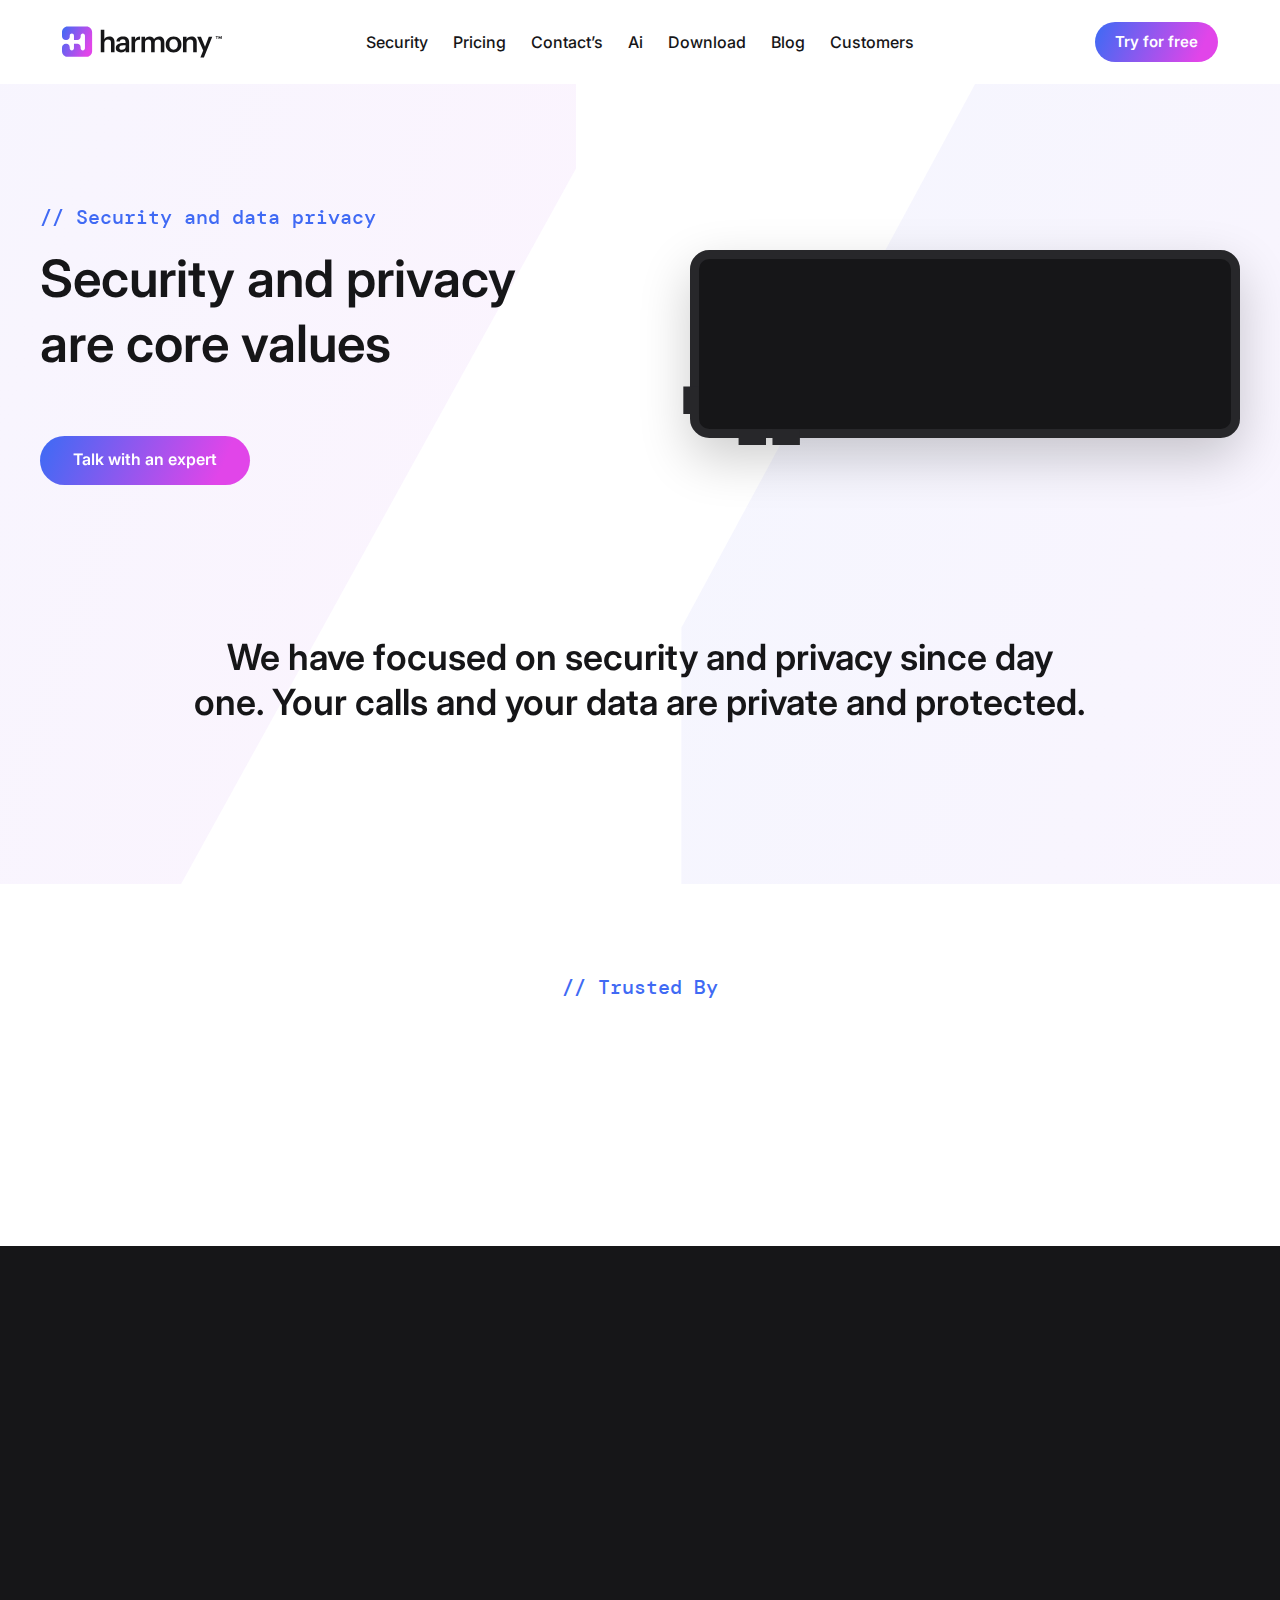
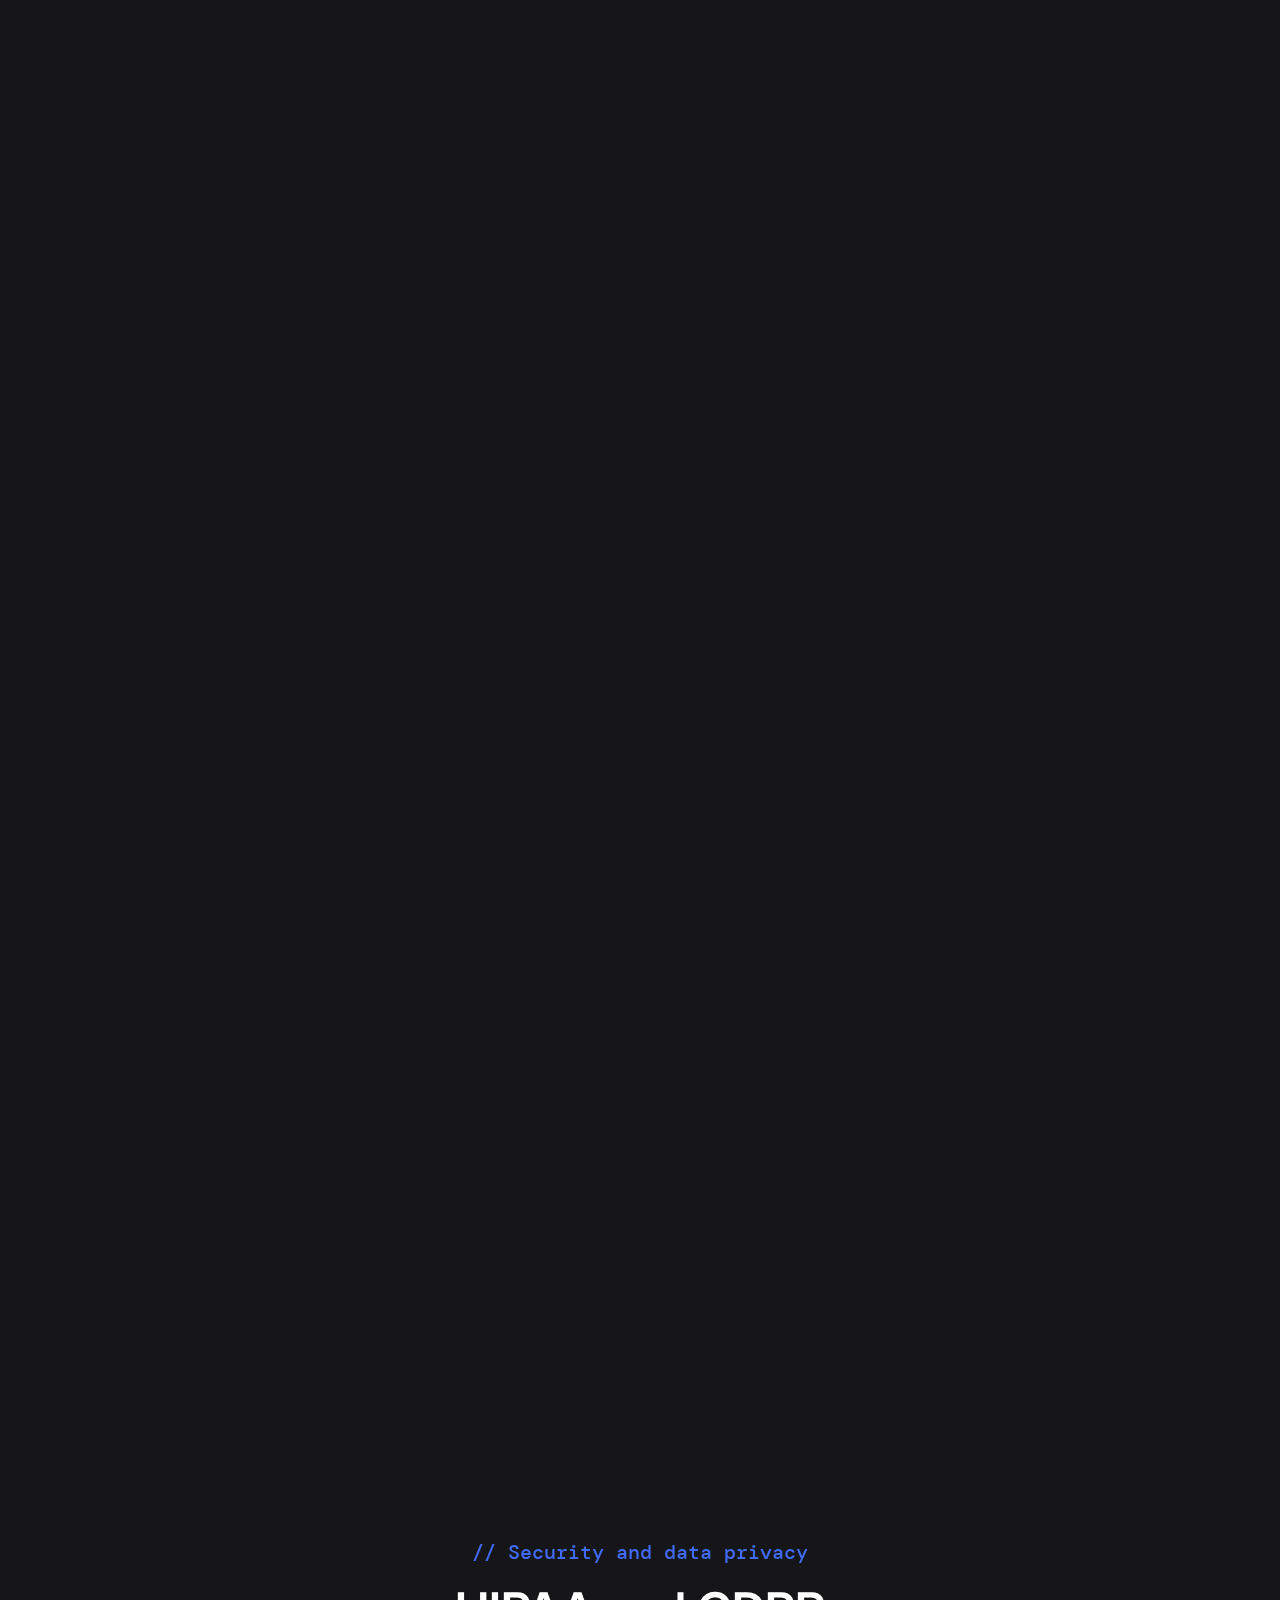
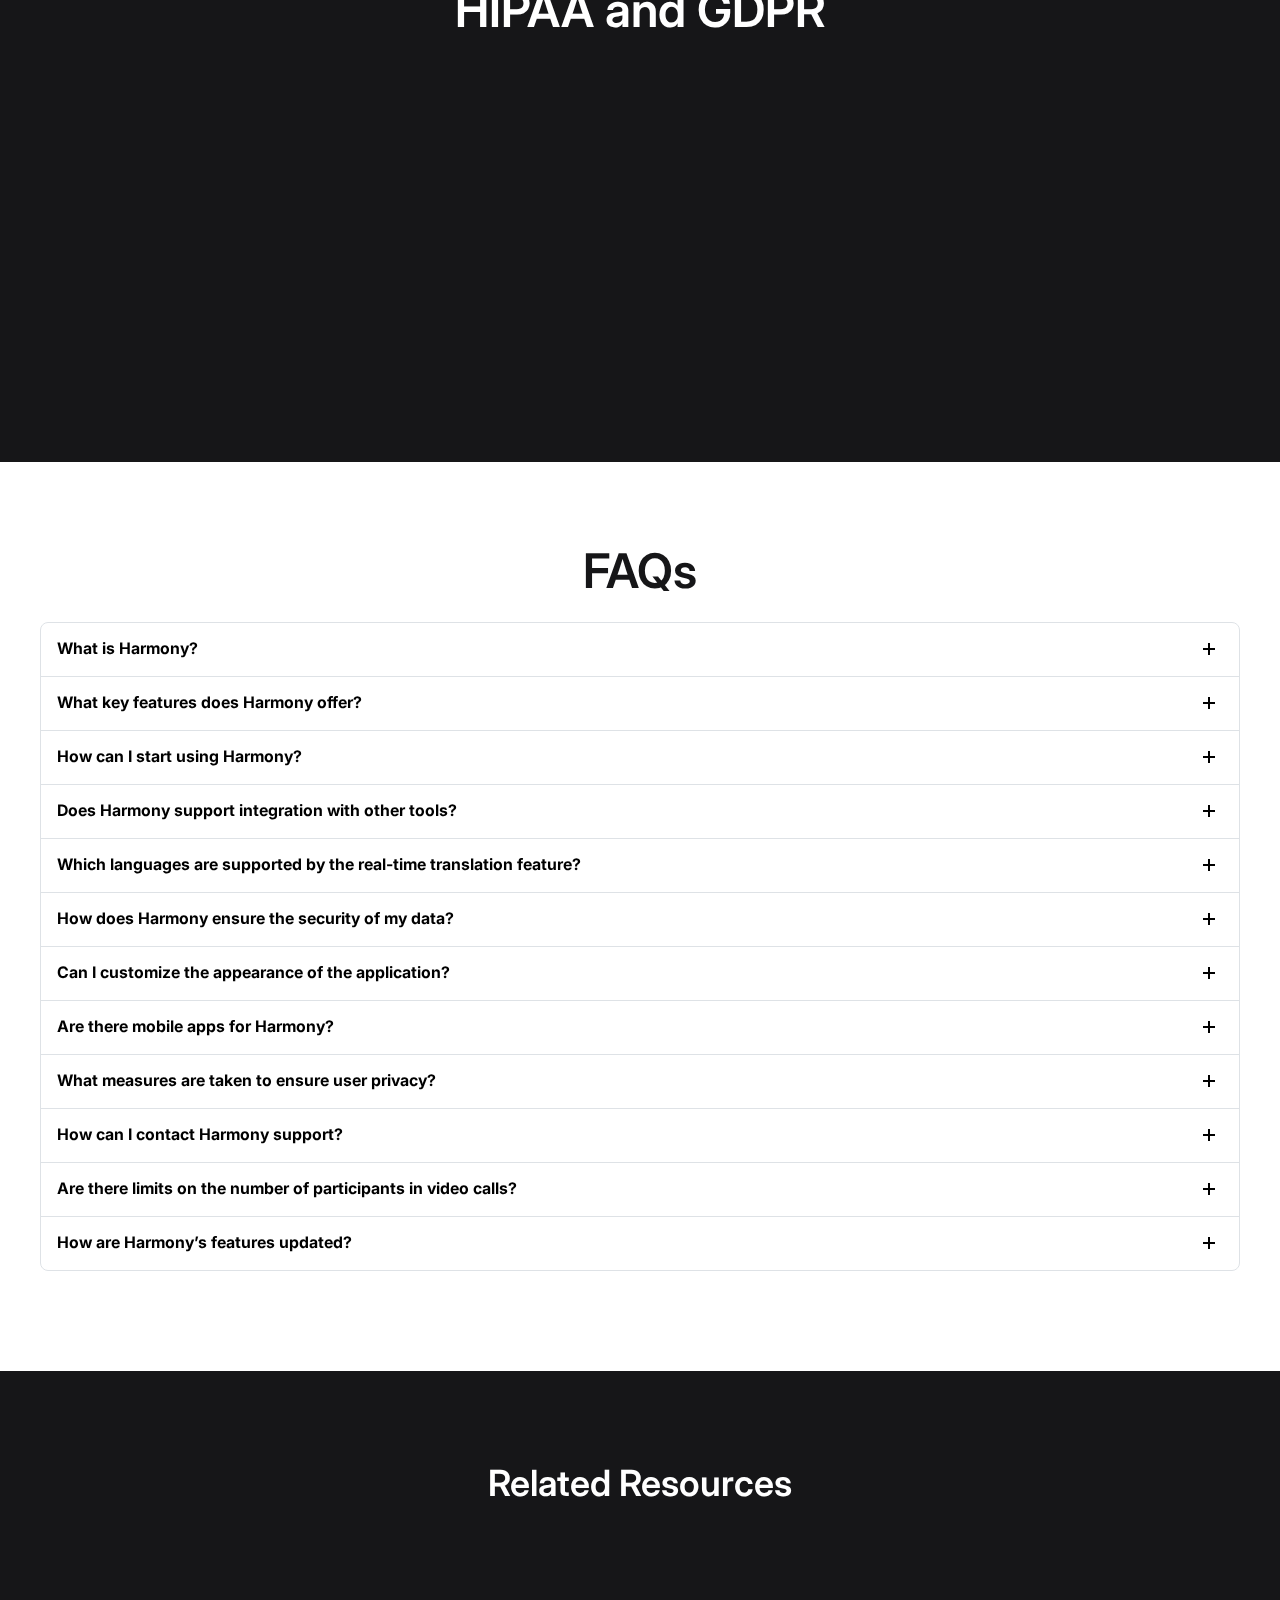
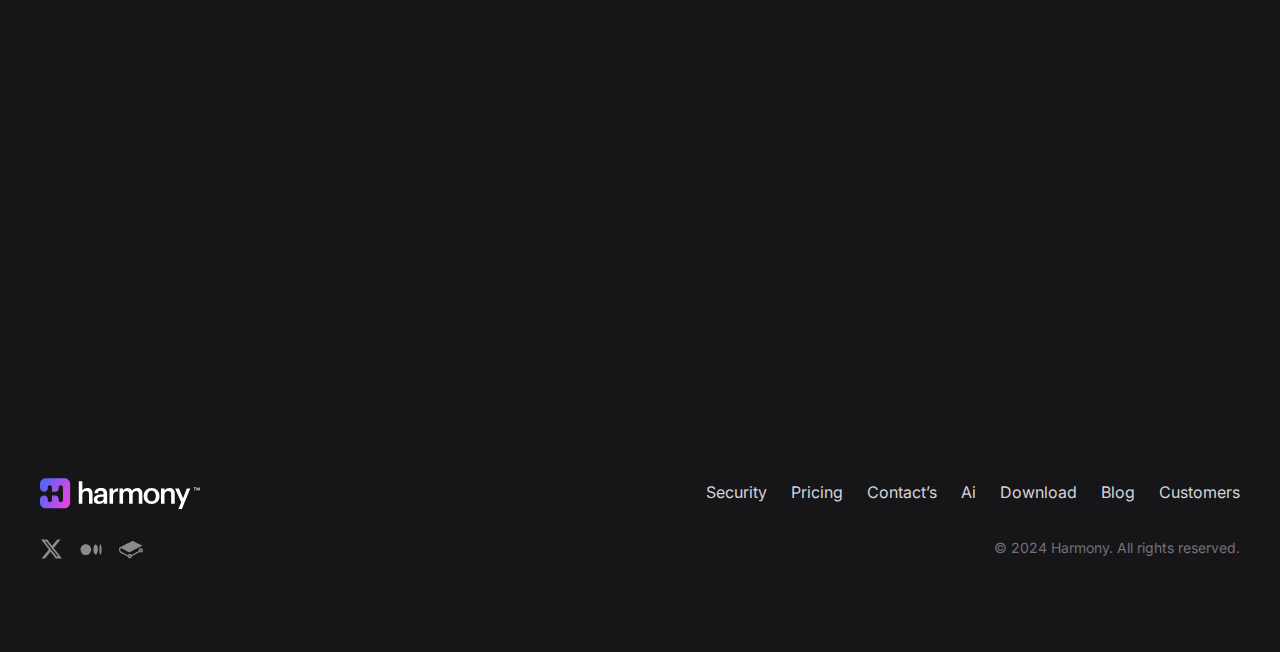
==== commit 1f06e57e: "Update security.html" ====
--- a/harmony-ai.app/security.html
+++ b/harmony-ai.app/security.html
@@ -990,4 +990,4 @@
 
 
 <!-- Mirrored from harmony-ai.app/security by HTTrack Website Copier/3.x [XR&CO'2014], Sat, 18 Jan 2025 10:03:24 GMT -->
-</html>+</html>
--- a/harmony-ai.app/assets/css/plugins/slider.css
+++ b/harmony-ai.app/assets/css/plugins/slider.css
@@ -0,0 +1,3 @@
+@layer main {
+
+ @font-face{font-family:swiper-icons;src:url('data:application/font-woff;charset=utf-8;base64, [base64]//wADZ2x5ZgAAAywAAADMAAAD2MHtryVoZWFkAAABbAAAADAAAAA2E2+eoWhoZWEAAAGcAAAAHwAAACQC9gDzaG10eAAAAigAAAAZAAAArgJkABFsb2NhAAAC0AAAAFoAAABaFQAUGG1heHAAAAG8AAAAHwAAACAAcABAbmFtZQAAA/gAAAE5AAACXvFdBwlwb3N0AAAFNAAAAGIAAACE5s74hXjaY2BkYGAAYpf5Hu/j+W2+MnAzMYDAzaX6QjD6/4//Bxj5GA8AuRwMYGkAPywL13jaY2BkYGA88P8Agx4j+/8fQDYfA1AEBWgDAIB2BOoAeNpjYGRgYNBh4GdgYgABEMnIABJzYNADCQAACWgAsQB42mNgYfzCOIGBlYGB0YcxjYGBwR1Kf2WQZGhhYGBiYGVmgAFGBiQQkOaawtDAoMBQxXjg/wEGPcYDDA4wNUA2CCgwsAAAO4EL6gAAeNpj2M0gyAACqxgGNWBkZ2D4/wMA+xkDdgAAAHjaY2BgYGaAYBkGRgYQiAHyGMF8FgYHIM3DwMHABGQrMOgyWDLEM1T9/w8UBfEMgLzE////P/5//f/V/xv+r4eaAAeMbAxwIUYmIMHEgKYAYjUcsDAwsLKxc3BycfPw8jEQA/[base64]/uznmfPFBNODM2K7MTQ45YEAZqGP81AmGGcF3iPqOop0r1SPTaTbVkfUe4HXj97wYE+yNwWYxwWu4v1ugWHgo3S1XdZEVqWM7ET0cfnLGxWfkgR42o2PvWrDMBSFj/IHLaF0zKjRgdiVMwScNRAoWUoH78Y2icB/yIY09An6AH2Bdu/UB+yxopYshQiEvnvu0dURgDt8QeC8PDw7Fpji3fEA4z/PEJ6YOB5hKh4dj3EvXhxPqH/SKUY3rJ7srZ4FZnh1PMAtPhwP6fl2PMJMPDgeQ4rY8YT6Gzao0eAEA409DuggmTnFnOcSCiEiLMgxCiTI6Cq5DZUd3Qmp10vO0LaLTd2cjN4fOumlc7lUYbSQcZFkutRG7g6JKZKy0RmdLY680CDnEJ+UMkpFFe1RN7nxdVpXrC4aTtnaurOnYercZg2YVmLN/d/gczfEimrE/fs/bOuq29Zmn8tloORaXgZgGa78yO9/cnXm2BpaGvq25Dv9S4E9+5SIc9PqupJKhYFSSl47+Qcr1mYNAAAAeNptw0cKwkAAAMDZJA8Q7OUJvkLsPfZ6zFVERPy8qHh2YER+3i/BP83vIBLLySsoKimrqKqpa2hp6+jq6RsYGhmbmJqZSy0sraxtbO3sHRydnEMU4uR6yx7JJXveP7WrDycAAAAAAAH//wACeNpjYGRgYOABYhkgZgJCZgZNBkYGLQZtIJsFLMYAAAw3ALgAeNolizEKgDAQBCchRbC2sFER0YD6qVQiBCv/H9ezGI6Z5XBAw8CBK/m5iQQVauVbXLnOrMZv2oLdKFa8Pjuru2hJzGabmOSLzNMzvutpB3N42mNgZGBg4GKQYzBhYMxJLMlj4GBgAYow/P/PAJJhLM6sSoWKfWCAAwDAjgbRAAB42mNgYGBkAIIbCZo5IPrmUn0hGA0AO8EFTQAA');font-weight:400;font-style:normal}:root{--swiper-theme-color:#007aff}:host{position:relative;display:block;margin-left:auto;margin-right:auto;z-index:1}.swiper{margin-left:auto;margin-right:auto;position:relative;overflow:hidden;list-style:none;padding:0;z-index:1;display:block}.swiper-vertical>.swiper-wrapper{flex-direction:column}.swiper-wrapper{position:relative;width:100%;height:100%;z-index:1;display:flex;transition-property:transform;transition-timing-function:var(--swiper-wrapper-transition-timing-function,initial);box-sizing:content-box}.swiper-android .swiper-slide,.swiper-ios .swiper-slide,.swiper-wrapper{transform:translate3d(0px,0,0)}.swiper-horizontal{touch-action:pan-y}.swiper-vertical{touch-action:pan-x}.swiper-slide{flex-shrink:0;width:100%;height:100%;position:relative;transition-property:transform;display:block}.swiper-slide-invisible-blank{visibility:hidden}.swiper-autoheight,.swiper-autoheight .swiper-slide{height:auto}.swiper-autoheight .swiper-wrapper{align-items:flex-start;transition-property:transform,height}.swiper-backface-hidden .swiper-slide{transform:translateZ(0);-webkit-backface-visibility:hidden;backface-visibility:hidden}.swiper-3d.swiper-css-mode .swiper-wrapper{perspective:1200px}.swiper-3d .swiper-wrapper{transform-style:preserve-3d}.swiper-3d{perspective:1200px}.swiper-3d .swiper-cube-shadow,.swiper-3d .swiper-slide{transform-style:preserve-3d}.swiper-css-mode>.swiper-wrapper{overflow:auto;scrollbar-width:none;-ms-overflow-style:none}.swiper-css-mode>.swiper-wrapper::-webkit-scrollbar{display:none}.swiper-css-mode>.swiper-wrapper>.swiper-slide{scroll-snap-align:start start}.swiper-css-mode.swiper-horizontal>.swiper-wrapper{scroll-snap-type:x mandatory}.swiper-css-mode.swiper-vertical>.swiper-wrapper{scroll-snap-type:y mandatory}.swiper-css-mode.swiper-free-mode>.swiper-wrapper{scroll-snap-type:none}.swiper-css-mode.swiper-free-mode>.swiper-wrapper>.swiper-slide{scroll-snap-align:none}.swiper-css-mode.swiper-centered>.swiper-wrapper::before{content:'';flex-shrink:0;order:9999}.swiper-css-mode.swiper-centered>.swiper-wrapper>.swiper-slide{scroll-snap-align:center center;scroll-snap-stop:always}.swiper-css-mode.swiper-centered.swiper-horizontal>.swiper-wrapper>.swiper-slide:first-child{margin-inline-start:var(--swiper-centered-offset-before)}.swiper-css-mode.swiper-centered.swiper-horizontal>.swiper-wrapper::before{height:100%;min-height:1px;width:var(--swiper-centered-offset-after)}.swiper-css-mode.swiper-centered.swiper-vertical>.swiper-wrapper>.swiper-slide:first-child{margin-block-start:var(--swiper-centered-offset-before)}.swiper-css-mode.swiper-centered.swiper-vertical>.swiper-wrapper::before{width:100%;min-width:1px;height:var(--swiper-centered-offset-after)}.swiper-3d .swiper-slide-shadow,.swiper-3d .swiper-slide-shadow-bottom,.swiper-3d .swiper-slide-shadow-left,.swiper-3d .swiper-slide-shadow-right,.swiper-3d .swiper-slide-shadow-top{position:absolute;left:0;top:0;width:100%;height:100%;pointer-events:none;z-index:10}.swiper-3d .swiper-slide-shadow{background:rgba(0,0,0,.15)}.swiper-3d .swiper-slide-shadow-left{background-image:linear-gradient(to left,rgba(0,0,0,.5),rgba(0,0,0,0))}.swiper-3d .swiper-slide-shadow-right{background-image:linear-gradient(to right,rgba(0,0,0,.5),rgba(0,0,0,0))}.swiper-3d .swiper-slide-shadow-top{background-image:linear-gradient(to top,rgba(0,0,0,.5),rgba(0,0,0,0))}.swiper-3d .swiper-slide-shadow-bottom{background-image:linear-gradient(to bottom,rgba(0,0,0,.5),rgba(0,0,0,0))}.swiper-lazy-preloader{width:42px;height:42px;position:absolute;left:50%;top:50%;margin-left:-21px;margin-top:-21px;z-index:10;transform-origin:50%;box-sizing:border-box;border:4px solid var(--swiper-preloader-color,var(--swiper-theme-color));border-radius:50%;border-top-color:transparent}.swiper-watch-progress .swiper-slide-visible .swiper-lazy-preloader,.swiper:not(.swiper-watch-progress) .swiper-lazy-preloader{animation:swiper-preloader-spin 1s infinite linear}.swiper-lazy-preloader-white{--swiper-preloader-color:#fff}.swiper-lazy-preloader-black{--swiper-preloader-color:#000}@keyframes swiper-preloader-spin{0%{transform:rotate(0deg)}100%{transform:rotate(360deg)}}.swiper-virtual .swiper-slide{-webkit-backface-visibility:hidden;transform:translateZ(0)}.swiper-virtual.swiper-css-mode .swiper-wrapper::after{content:'';position:absolute;left:0;top:0;pointer-events:none}.swiper-virtual.swiper-css-mode.swiper-horizontal .swiper-wrapper::after{height:1px;width:var(--swiper-virtual-size)}.swiper-virtual.swiper-css-mode.swiper-vertical .swiper-wrapper::after{width:1px;height:var(--swiper-virtual-size)}:root{--swiper-navigation-size:44px}.swiper-button-next,.swiper-button-prev{position:absolute;top:var(--swiper-navigation-top-offset,50%);width:calc(var(--swiper-navigation-size)/ 44 * 27);height:var(--swiper-navigation-size);margin-top:calc(0px - (var(--swiper-navigation-size)/ 2));z-index:10;cursor:pointer;display:flex;align-items:center;justify-content:center;color:var(--swiper-navigation-color,var(--swiper-theme-color))}.swiper-button-next.swiper-button-disabled,.swiper-button-prev.swiper-button-disabled{opacity:.35;cursor:auto;pointer-events:none}.swiper-button-next.swiper-button-hidden,.swiper-button-prev.swiper-button-hidden{opacity:0;cursor:auto;pointer-events:none}.swiper-navigation-disabled .swiper-button-next,.swiper-navigation-disabled .swiper-button-prev{display:none!important}.swiper-button-next svg,.swiper-button-prev svg{width:100%;height:100%;object-fit:contain;transform-origin:center}.swiper-rtl .swiper-button-next svg,.swiper-rtl .swiper-button-prev svg{transform:rotate(180deg)}.swiper-button-prev,.swiper-rtl .swiper-button-next{left:var(--swiper-navigation-sides-offset,10px);right:auto}.swiper-button-next,.swiper-rtl .swiper-button-prev{right:var(--swiper-navigation-sides-offset,10px);left:auto}.swiper-button-lock{display:none}.swiper-button-next:after,.swiper-button-prev:after{font-family:swiper-icons;font-size:var(--swiper-navigation-size);text-transform:none!important;letter-spacing:0;font-variant:initial;line-height:1}.swiper-button-prev:after,.swiper-rtl .swiper-button-next:after{content:'prev'}.swiper-button-next,.swiper-rtl .swiper-button-prev{right:var(--swiper-navigation-sides-offset,10px);left:auto}.swiper-button-next:after,.swiper-rtl .swiper-button-prev:after{content:'next'}.swiper-pagination{position:absolute;text-align:center;transition:.3s opacity;transform:translate3d(0,0,0);z-index:10}.swiper-pagination.swiper-pagination-hidden{opacity:0}.swiper-pagination-disabled>.swiper-pagination,.swiper-pagination.swiper-pagination-disabled{display:none!important}.swiper-horizontal>.swiper-pagination-bullets,.swiper-pagination-bullets.swiper-pagination-horizontal,.swiper-pagination-custom,.swiper-pagination-fraction{bottom:var(--swiper-pagination-bottom,8px);top:var(--swiper-pagination-top,auto);left:0;width:100%}.swiper-pagination-bullets-dynamic{overflow:hidden;font-size:0}.swiper-pagination-bullets-dynamic .swiper-pagination-bullet{transform:scale(.33);position:relative}.swiper-pagination-bullets-dynamic .swiper-pagination-bullet-active{transform:scale(1)}.swiper-pagination-bullets-dynamic .swiper-pagination-bullet-active-main{transform:scale(1)}.swiper-pagination-bullets-dynamic .swiper-pagination-bullet-active-prev{transform:scale(.66)}.swiper-pagination-bullets-dynamic .swiper-pagination-bullet-active-prev-prev{transform:scale(.33)}.swiper-pagination-bullets-dynamic .swiper-pagination-bullet-active-next{transform:scale(.66)}.swiper-pagination-bullets-dynamic .swiper-pagination-bullet-active-next-next{transform:scale(.33)}.swiper-pagination-bullet{width:var(--swiper-pagination-bullet-width,var(--swiper-pagination-bullet-size,8px));height:var(--swiper-pagination-bullet-height,var(--swiper-pagination-bullet-size,8px));display:inline-block;border-radius:var(--swiper-pagination-bullet-border-radius,50%);background:var(--swiper-pagination-bullet-inactive-color,#000);opacity:var(--swiper-pagination-bullet-inactive-opacity, .2)}button.swiper-pagination-bullet{border:none;margin:0;padding:0;box-shadow:none;-webkit-appearance:none;appearance:none}.swiper-pagination-clickable .swiper-pagination-bullet{cursor:pointer}.swiper-pagination-bullet:only-child{display:none!important}.swiper-pagination-bullet-active{opacity:var(--swiper-pagination-bullet-opacity, 1);background:var(--swiper-pagination-color,var(--swiper-theme-color))}.swiper-pagination-vertical.swiper-pagination-bullets,.swiper-vertical>.swiper-pagination-bullets{right:var(--swiper-pagination-right,8px);left:var(--swiper-pagination-left,auto);top:50%;transform:translate3d(0px,-50%,0)}.swiper-pagination-vertical.swiper-pagination-bullets .swiper-pagination-bullet,.swiper-vertical>.swiper-pagination-bullets .swiper-pagination-bullet{margin:var(--swiper-pagination-bullet-vertical-gap,6px) 0;display:block}.swiper-pagination-vertical.swiper-pagination-bullets.swiper-pagination-bullets-dynamic,.swiper-vertical>.swiper-pagination-bullets.swiper-pagination-bullets-dynamic{top:50%;transform:translateY(-50%);width:8px}.swiper-pagination-vertical.swiper-pagination-bullets.swiper-pagination-bullets-dynamic .swiper-pagination-bullet,.swiper-vertical>.swiper-pagination-bullets.swiper-pagination-bullets-dynamic .swiper-pagination-bullet{display:inline-block;transition:.2s transform,.2s top}.swiper-horizontal>.swiper-pagination-bullets .swiper-pagination-bullet,.swiper-pagination-horizontal.swiper-pagination-bullets .swiper-pagination-bullet{margin:0 var(--swiper-pagination-bullet-horizontal-gap,4px)}.swiper-horizontal>.swiper-pagination-bullets.swiper-pagination-bullets-dynamic,.swiper-pagination-horizontal.swiper-pagination-bullets.swiper-pagination-bullets-dynamic{left:50%;transform:translateX(-50%);white-space:nowrap}.swiper-horizontal>.swiper-pagination-bullets.swiper-pagination-bullets-dynamic .swiper-pagination-bullet,.swiper-pagination-horizontal.swiper-pagination-bullets.swiper-pagination-bullets-dynamic .swiper-pagination-bullet{transition:.2s transform,.2s left}.swiper-horizontal.swiper-rtl>.swiper-pagination-bullets-dynamic .swiper-pagination-bullet{transition:.2s transform,.2s right}.swiper-pagination-fraction{color:var(--swiper-pagination-fraction-color,inherit)}.swiper-pagination-progressbar{background:var(--swiper-pagination-progressbar-bg-color,rgba(0,0,0,.25));position:absolute}.swiper-pagination-progressbar .swiper-pagination-progressbar-fill{background:var(--swiper-pagination-color,var(--swiper-theme-color));position:absolute;left:0;top:0;width:100%;height:100%;transform:scale(0);transform-origin:left top}.swiper-rtl .swiper-pagination-progressbar .swiper-pagination-progressbar-fill{transform-origin:right top}.swiper-horizontal>.swiper-pagination-progressbar,.swiper-pagination-progressbar.swiper-pagination-horizontal,.swiper-pagination-progressbar.swiper-pagination-vertical.swiper-pagination-progressbar-opposite,.swiper-vertical>.swiper-pagination-progressbar.swiper-pagination-progressbar-opposite{width:100%;height:var(--swiper-pagination-progressbar-size,4px);left:0;top:0}.swiper-horizontal>.swiper-pagination-progressbar.swiper-pagination-progressbar-opposite,.swiper-pagination-progressbar.swiper-pagination-horizontal.swiper-pagination-progressbar-opposite,.swiper-pagination-progressbar.swiper-pagination-vertical,.swiper-vertical>.swiper-pagination-progressbar{width:var(--swiper-pagination-progressbar-size,4px);height:100%;left:0;top:0}.swiper-pagination-lock{display:none}.swiper-scrollbar{border-radius:var(--swiper-scrollbar-border-radius,10px);position:relative;touch-action:none;background:var(--swiper-scrollbar-bg-color,rgba(0,0,0,.1))}.swiper-scrollbar-disabled>.swiper-scrollbar,.swiper-scrollbar.swiper-scrollbar-disabled{display:none!important}.swiper-horizontal>.swiper-scrollbar,.swiper-scrollbar.swiper-scrollbar-horizontal{position:absolute;left:var(--swiper-scrollbar-sides-offset,1%);bottom:var(--swiper-scrollbar-bottom,4px);top:var(--swiper-scrollbar-top,auto);z-index:50;height:var(--swiper-scrollbar-size,4px);width:calc(100% - 2 * var(--swiper-scrollbar-sides-offset,1%))}.swiper-scrollbar.swiper-scrollbar-vertical,.swiper-vertical>.swiper-scrollbar{position:absolute;left:var(--swiper-scrollbar-left,auto);right:var(--swiper-scrollbar-right,4px);top:var(--swiper-scrollbar-sides-offset,1%);z-index:50;width:var(--swiper-scrollbar-size,4px);height:calc(100% - 2 * var(--swiper-scrollbar-sides-offset,1%))}.swiper-scrollbar-drag{height:100%;width:100%;position:relative;background:var(--swiper-scrollbar-drag-bg-color,rgba(0,0,0,.5));border-radius:var(--swiper-scrollbar-border-radius,10px);left:0;top:0}.swiper-scrollbar-cursor-drag{cursor:move}.swiper-scrollbar-lock{display:none}.swiper-zoom-container{width:100%;height:100%;display:flex;justify-content:center;align-items:center;text-align:center}.swiper-zoom-container>canvas,.swiper-zoom-container>img,.swiper-zoom-container>svg{max-width:100%;max-height:100%;object-fit:contain}.swiper-slide-zoomed{cursor:move;touch-action:none}.swiper .swiper-notification{position:absolute;left:0;top:0;pointer-events:none;opacity:0;z-index:-1000}.swiper-free-mode>.swiper-wrapper{transition-timing-function:ease-out;margin:0 auto}.swiper-grid>.swiper-wrapper{flex-wrap:wrap}.swiper-grid-column>.swiper-wrapper{flex-wrap:wrap;flex-direction:column}.swiper-fade.swiper-free-mode .swiper-slide{transition-timing-function:ease-out}.swiper-fade .swiper-slide{pointer-events:none;transition-property:opacity}.swiper-fade .swiper-slide .swiper-slide{pointer-events:none}.swiper-fade .swiper-slide-active{pointer-events:auto}.swiper-fade .swiper-slide-active .swiper-slide-active{pointer-events:auto}.swiper.swiper-cube{overflow:visible}.swiper-cube .swiper-slide{pointer-events:none;-webkit-backface-visibility:hidden;backface-visibility:hidden;z-index:1;visibility:hidden;transform-origin:0 0;width:100%;height:100%}.swiper-cube .swiper-slide .swiper-slide{pointer-events:none}.swiper-cube.swiper-rtl .swiper-slide{transform-origin:100% 0}.swiper-cube .swiper-slide-active,.swiper-cube .swiper-slide-active .swiper-slide-active{pointer-events:auto}.swiper-cube .swiper-slide-active,.swiper-cube .swiper-slide-next,.swiper-cube .swiper-slide-prev{pointer-events:auto;visibility:visible}.swiper-cube .swiper-cube-shadow{position:absolute;left:0;bottom:0px;width:100%;height:100%;opacity:.6;z-index:0}.swiper-cube .swiper-cube-shadow:before{content:'';background:#000;position:absolute;left:0;top:0;bottom:0;right:0;filter:blur(50px)}.swiper-cube .swiper-slide-next+.swiper-slide{pointer-events:auto;visibility:visible}.swiper-cube .swiper-slide-shadow-cube.swiper-slide-shadow-bottom,.swiper-cube .swiper-slide-shadow-cube.swiper-slide-shadow-left,.swiper-cube .swiper-slide-shadow-cube.swiper-slide-shadow-right,.swiper-cube .swiper-slide-shadow-cube.swiper-slide-shadow-top{z-index:0;-webkit-backface-visibility:hidden;backface-visibility:hidden}.swiper.swiper-flip{overflow:visible}.swiper-flip .swiper-slide{pointer-events:none;-webkit-backface-visibility:hidden;backface-visibility:hidden;z-index:1}.swiper-flip .swiper-slide .swiper-slide{pointer-events:none}.swiper-flip .swiper-slide-active,.swiper-flip .swiper-slide-active .swiper-slide-active{pointer-events:auto}.swiper-flip .swiper-slide-shadow-flip.swiper-slide-shadow-bottom,.swiper-flip .swiper-slide-shadow-flip.swiper-slide-shadow-left,.swiper-flip .swiper-slide-shadow-flip.swiper-slide-shadow-right,.swiper-flip .swiper-slide-shadow-flip.swiper-slide-shadow-top{z-index:0;-webkit-backface-visibility:hidden;backface-visibility:hidden}.swiper-creative .swiper-slide{-webkit-backface-visibility:hidden;backface-visibility:hidden;overflow:hidden;transition-property:transform,opacity,height}.swiper.swiper-cards{overflow:visible}.swiper .swiper-slide{transform-origin:center bottom;-webkit-backface-visibility:hidden;}backface-visibility:hidden;overflow:hidden}--- a/harmony-ai.app/assets/css/main.css
+++ b/harmony-ai.app/assets/css/main.css
@@ -0,0 +1,15 @@
+@import "normalise.css";
+@import "call.css";
+@import "pages/all.css";
+@import "pages/ai.css";
+@import "pages/blog.css";
+@import "pages/contact.css";
+@import "pages/customers.css";
+@import "pages/home.css";
+@import "pages/pricing.css";
+@import "pages/security.css";
+@import "pages/download.css";
+@import "pages/adapt.css";
+
+@layer normalise, basic, side, adapt;
+
